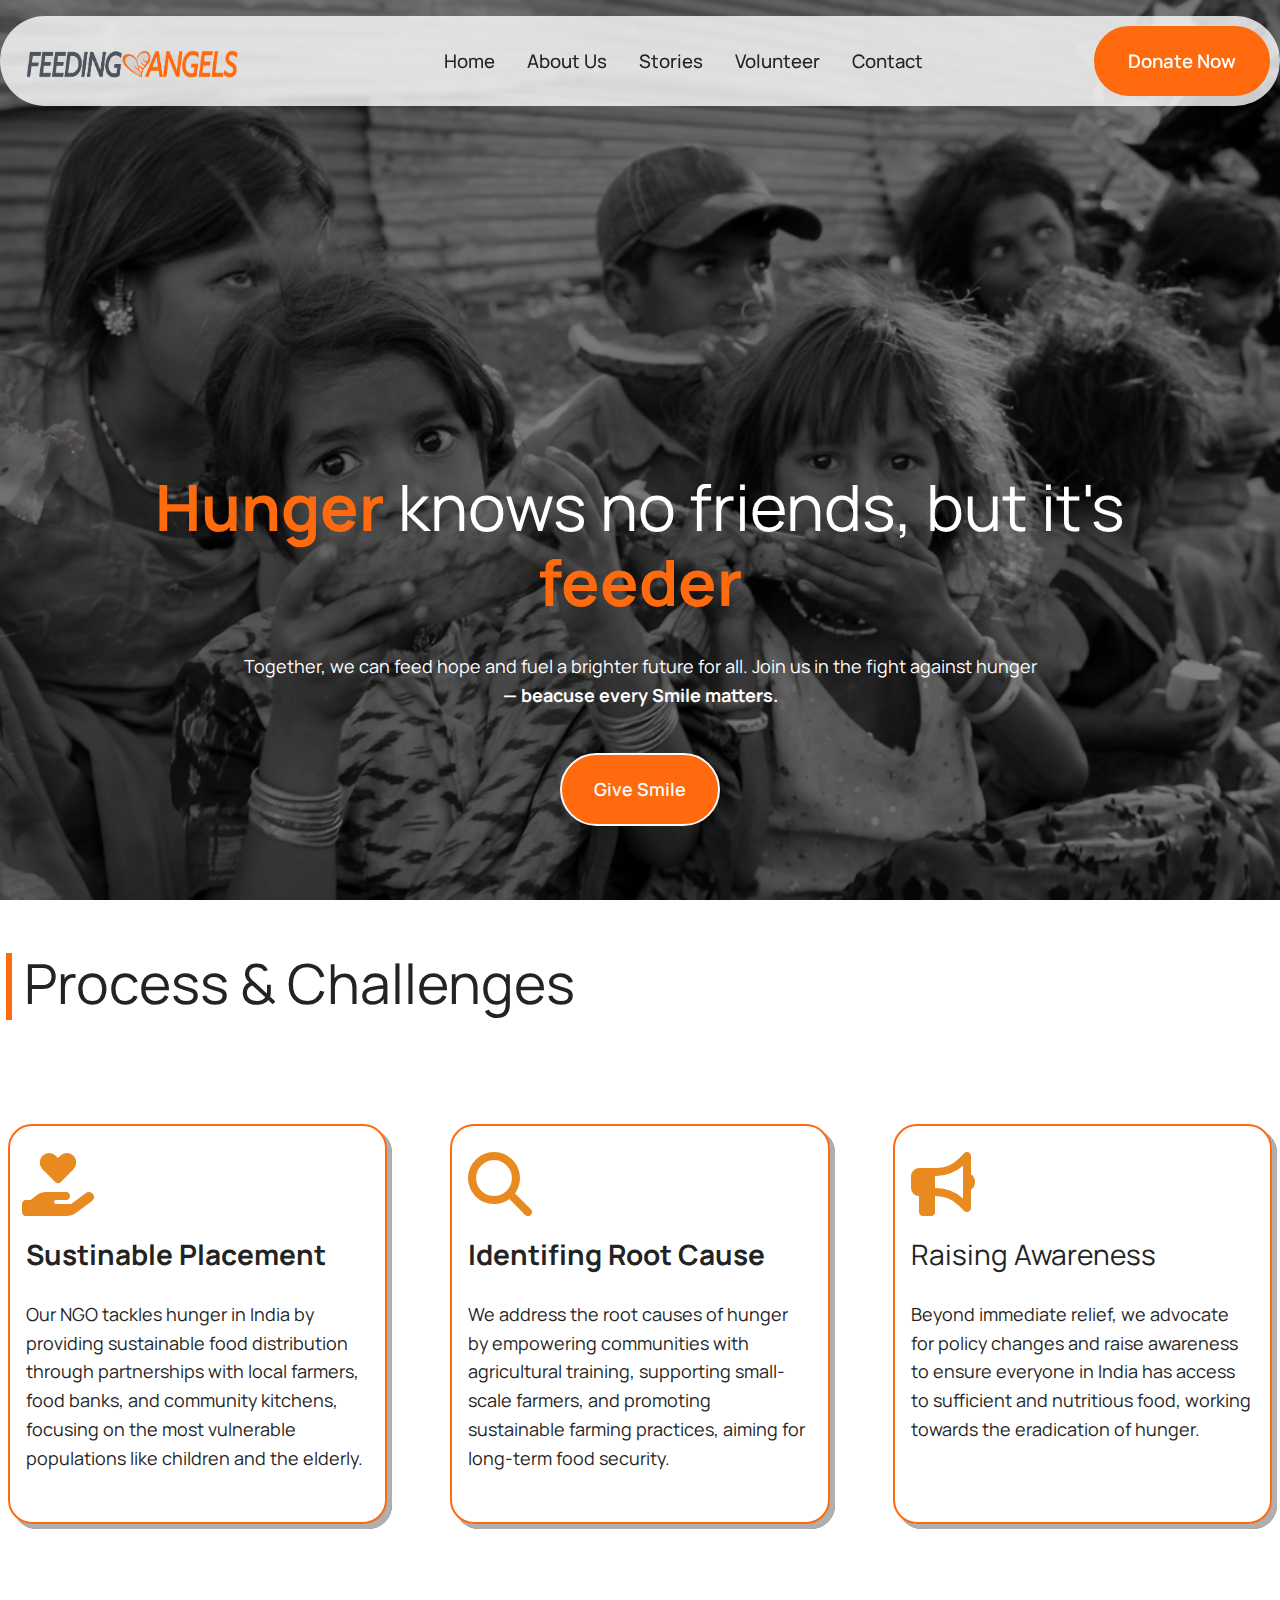
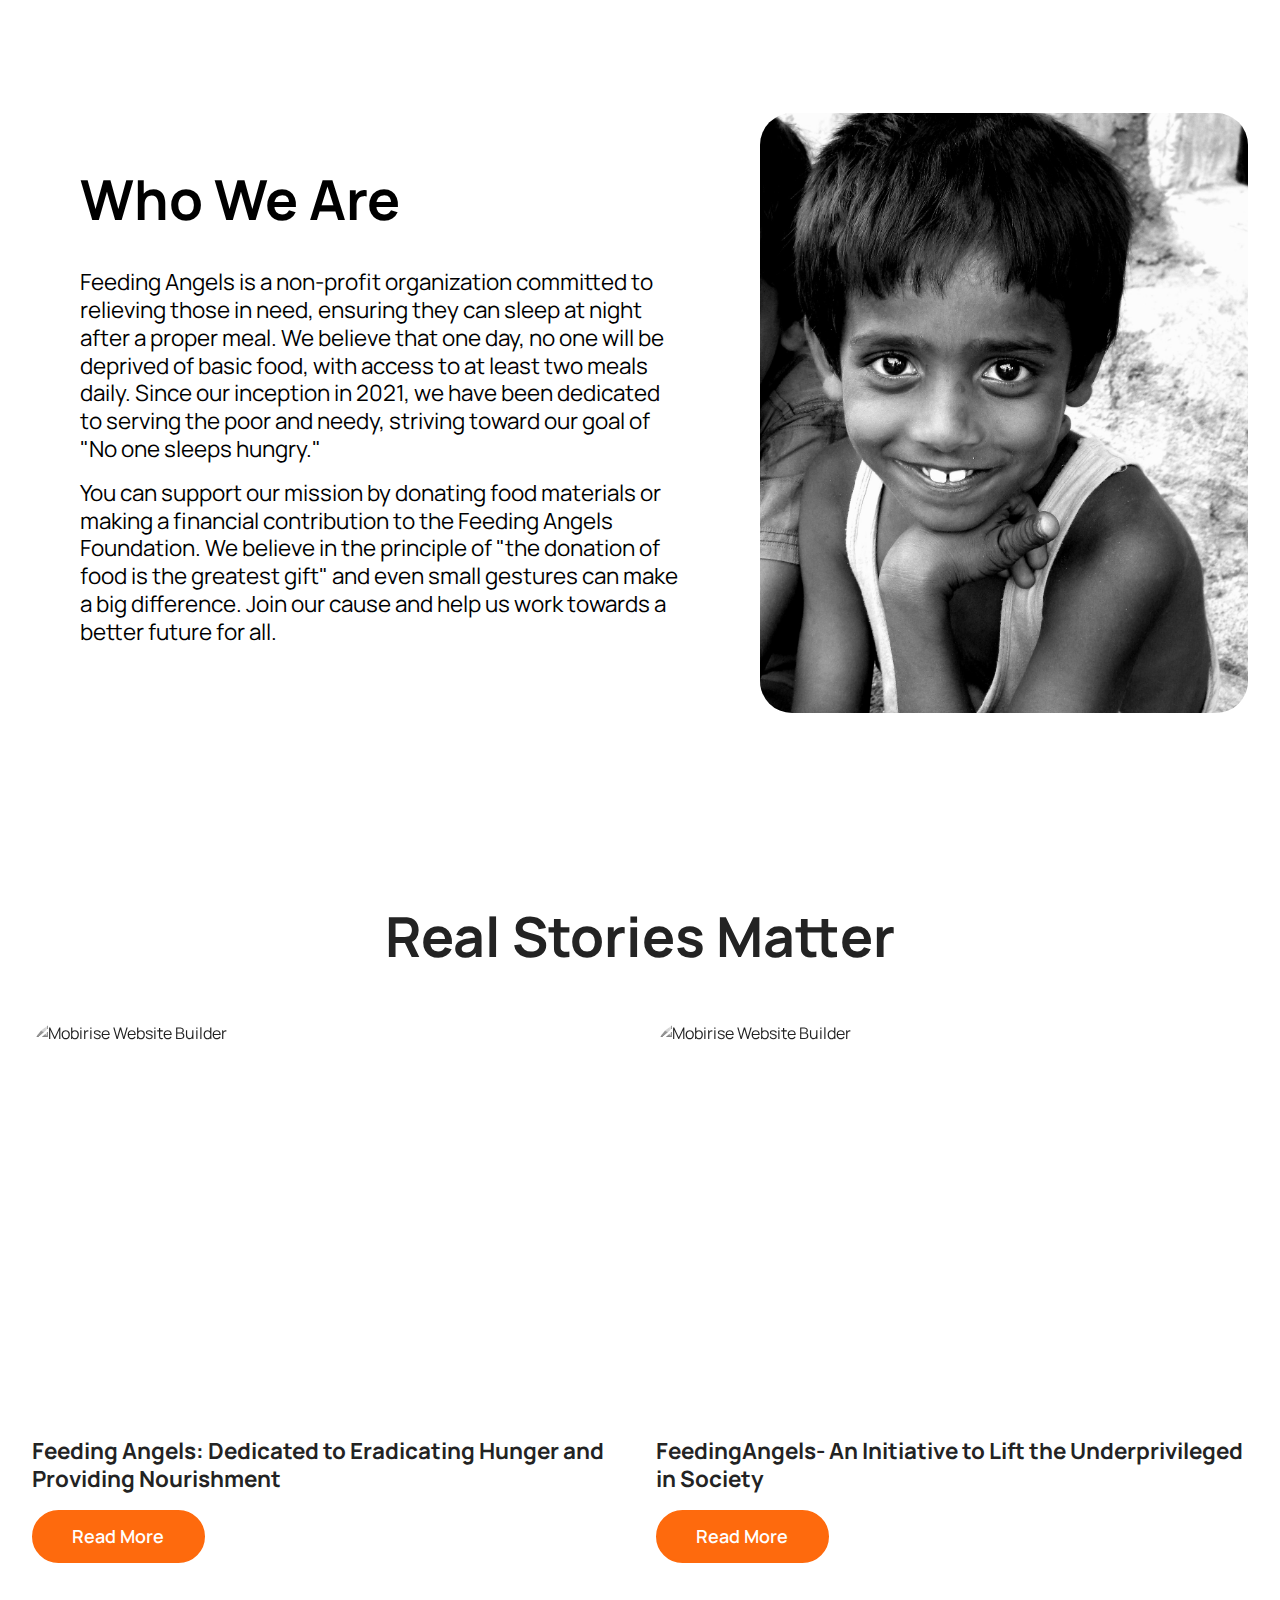
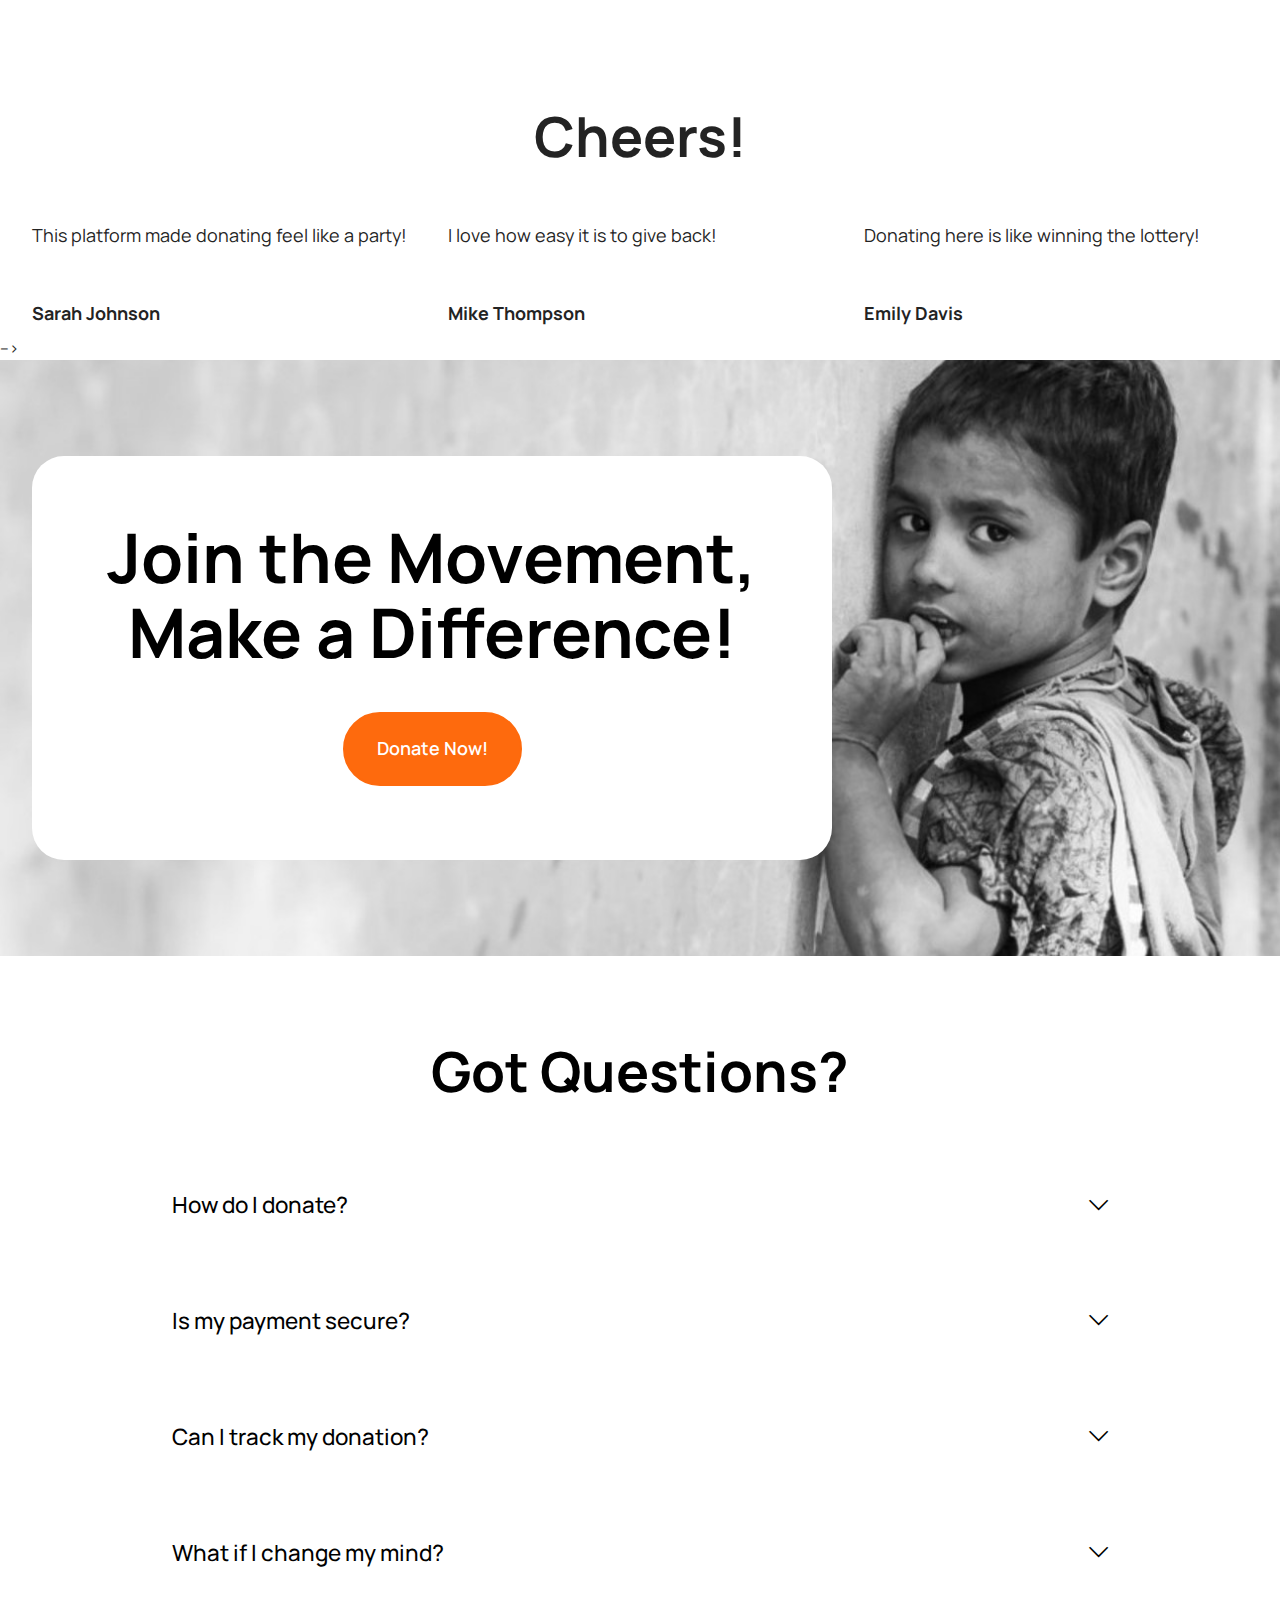
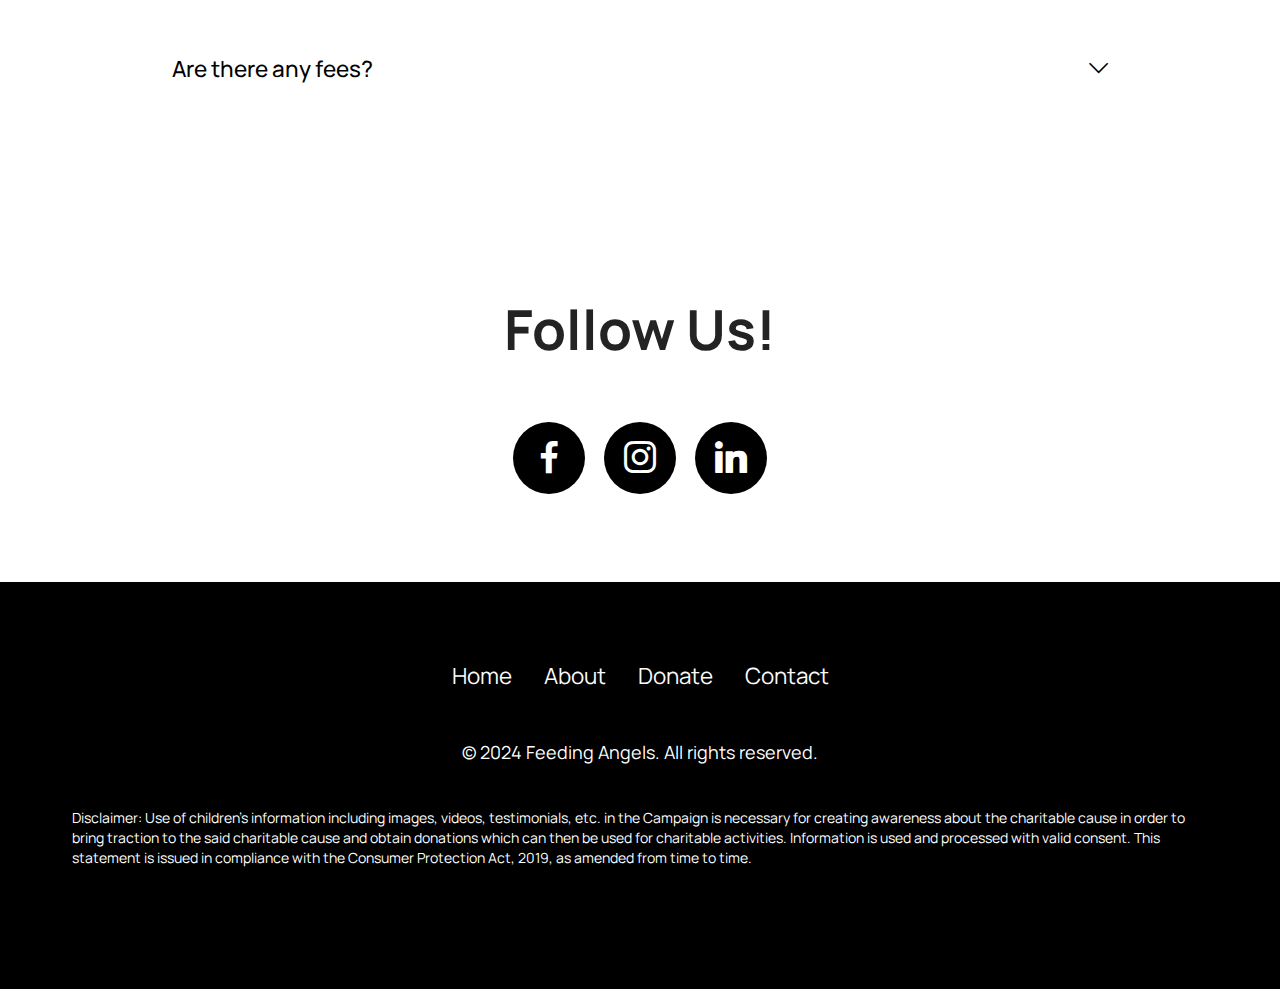
==== index.html @ 733d38bd "form adds" ====
<!DOCTYPE html>
<html>

    <head>
        <!-- Site made with Mobirise Website Builder v5.9.18, https://mobirise.com -->
        <!-- Google tag (gtag.js) -->
        <script async src="https://www.googletagmanager.com/gtag/js?id=G-FSYLL3VL5E"></script>
        <script>
            window.dataLayer = window.dataLayer || [];
            function gtag() { dataLayer.push(arguments); }
            gtag('js', new Date());

            gtag('config', 'G-FSYLL3VL5E');
        </script>
        <!-- Google Tag Manager -->
        <script>(function (w, d, s, l, i) {
                w[l] = w[l] || []; w[l].push({
                    'gtm.start':
                        new Date().getTime(), event: 'gtm.js'
                }); var f = d.getElementsByTagName(s)[0],
                    j = d.createElement(s), dl = l != 'dataLayer' ? '&l=' + l : ''; j.async = true; j.src =
                        'https://www.googletagmanager.com/gtm.js?id=' + i + dl; f.parentNode.insertBefore(j, f);
            })(window, document, 'script', 'dataLayer', 'GTM-P2DKV4F2');</script>
        <!-- End Google Tag Manager -->
        <meta charset="UTF-8">
        <meta http-equiv="X-UA-Compatible" content="IE=edge">
        <!-- <meta name="generator" content="Mobirise v5.9.18, mobirise.com"> -->
        <meta name="viewport" content="width=device-width, initial-scale=1, minimum-scale=1">
        <link rel="shortcut icon" href="/assets/images/feedingangels_favicon.png" type="image/x-icon">
        <meta name="description"
            content="This donation website aims to inspire generosity and support for various causes. Join us in making a difference today!">


        <title>Feeding Angels</title>
        <link rel="stylesheet" href="add_style.css">
        <link rel="stylesheet" href="features.css">
        <link rel="stylesheet" href="assets/bootstrap/css/bootstrap.min.css">
        <link rel="stylesheet" href="assets/web/assets/mobirise-icons2/mobirise2.css">
        <link rel="stylesheet" href="assets/bootstrap/css/bootstrap.min.css">
        <link rel="stylesheet" href="assets/bootstrap/css/bootstrap-grid.min.css">
        <link rel="stylesheet" href="assets/bootstrap/css/bootstrap-reboot.min.css">
        <link rel="stylesheet" href="assets/parallax/jarallax.css">
        <link rel="stylesheet" href="assets/dropdown/css/style.css">
        <link rel="stylesheet" href="assets/socicon/css/styles.css">
        <link rel="stylesheet" href="assets/theme/css/style.css">
        <link href="https://cdnjs.cloudflare.com/ajax/libs/font-awesome/6.4.0/css/all.min.css" rel="stylesheet">
        <link rel="preload"
            href="https://fonts.googleapis.com/css2?family=Manrope:wght@400;700&display=swap&display=swap" as="style"
            onload="this.onload=null;this.rel='stylesheet'">
        <noscript>
            <link rel="stylesheet"
                href="https://fonts.googleapis.com/css2?family=Manrope:wght@400;700&display=swap&display=swap">
        </noscript>
        <link rel="preload" as="style" href="assets/mobirise/css/mbr-additional.css?v=CbYWJf">
        <link rel="stylesheet" href="assets/mobirise/css/mbr-additional.css?v=CbYWJf" type="text/css">


        <script async src="https://tally.so/widgets/embed.js"></script>


        <style>
            .bd-placeholder-img {
                font-size: 1.125rem;
                text-anchor: middle;
                -webkit-user-select: none;
                -moz-user-select: none;
                user-select: none;
            }

            @media (min-width: 768px) {
                .bd-placeholder-img-lg {
                    font-size: 3.5rem;
                }
            }
        </style>

    </head>

    <body>
        <!-- Google Tag Manager (noscript) -->
        <noscript><iframe src="https://www.googletagmanager.com/ns.html?id=GTM-P2DKV4F2" height="0" width="0"
                style="display:none;visibility:hidden"></iframe></noscript>
        <!-- End Google Tag Manager (noscript) -->

        <section data-bs-version="5.1" class="menu menu2 cid-uj8blj3BvL" once="menu" id="menu-5-uj8blj3BvL">


            <nav class="navbar navbar-dropdown navbar-fixed-top navbar-expand-lg">
                <div class="container">
                    <div class="navbar-brand">
                        <span class="navbar-logo">
                            <a href="https://feedingangels.charity">
                                <img src="/assets/images/logo.png" class="spec" alt="feeding angel logo"
                                    style="height: 4.4rem;">
                            </a>
                        </span>
                        <!-- <span class="navbar-caption-wrap"><a class="navbar-caption text-black display-4"
                                href="https://#">Feeding <br /> Angels</a></span> -->
                    </div>
                    <button class="navbar-toggler" type="button" data-toggle="collapse" data-bs-toggle="collapse"
                        data-target="#navbarSupportedContent" data-bs-target="#navbarSupportedContent"
                        aria-controls="navbarNavAltMarkup" aria-expanded="false" aria-label="Toggle navigation">
                        <div class="hamburger">
                            <span></span>
                            <span></span>
                            <span></span>
                            <span></span>
                        </div>
                    </button>
                    <div class="collapse navbar-collapse" id="navbarSupportedContent">
                        <ul class="navbar-nav nav-dropdown" data-app-modern-menu="true">
                            <li class="nav-item">
                                <a class="nav-link link text-black display-4" href="/index.html">Home</a>
                            </li>
                            <!-- <li class="nav-item">
                                <a class="nav-link link text-black display-4" href="/work.html"
                                    aria-expanded="false">Our
                                    Work</a>
                            </li> -->
                            <li class="nav-item">
                                <a class="nav-link link text-black display-4" href="/aboutUs.html">About Us</a>
                            </li>
                            <li class="nav-item">
                                <a class="nav-link link text-black display-4"
                                    href="https://blog.feedingangels.charity/">Stories</a>
                            </li>
                            <li class="nav-item">
                                <a class="nav-link link text-black display-4"
                                    href="https://forms.gle/hZBB69gLQ95yy6NG6">Volunteer</a>
                            </li>
                            <li class="nav-item">
                                <a class="nav-link link text-black display-4"
                                    href="https://forms.gle/1QYcP984jRXG6igA8">Contact</a>
                            </li>
                        </ul>

                        <div class="navbar-buttons mbr-section-btn">
                            <a class="btn btn-primary display-4" data-tally-open="3ELkbo" data-tally-layout="modal"
                                data-tally-width="800" data-tally-hide-title="1" data-tally-emoji-animation="none"
                                href="https://tally.so/r/3ELkbo">Donate
                                Now</a>

                        </div>
                    </div>
                </div>
            </nav>
        </section>

        <section data-bs-version="5.1" class="header18 cid-uj8bljdBwY mbr-fullscreen greyscale" id="hero-16-uj8bljdBwY">


            <div class="mbr-overlay" style="opacity: 0.5; background-color: rgba(0, 0, 0,);"></div>
            <div class="container-fluid">
                <div class="row">
                    <div class="content-wrap col-12 col-md-12">
                        <h1 class="mbr-section-title mbr-fonts-style mbr-white mb-4 display-1">
                            <strong>Hunger</strong> knows no friends, but it's <strong>feeder</strong>
                        </h1>
                        <!-- 
                        <p class="mbr-fonts-style mbr-text mbr-white mb-4 display-5" id="hero-p">In a world of
                            abundance, no one should go hungry. We are on a mission to end hunger in India, one meal at
                            a time. Through innovative solutions and unwavering commitment, we're turning the tide on
                            food insecurity, ensuring that every child, every family, and every community has access to
                            the nourishment they need to thrive. </p> -->
                        <p class="mbr-fonts-style mbr-text mbr-white mb-4 display-7"> Together, we can feed hope and
                            fuel a brighter future
                            for all. Join us in the fight against hunger <br> <strong>— beacuse every Smile matters.
                            </strong></p>
                        <div class="mbr-section-btn">
                            <a class="btn btn-white-outline display-7" href="https://tally.so/r/3ELkbo">Give Smile</a>
                        </div>
                    </div>
                </div>
            </div>
        </section>


        <section>
            <svg xmlns="http://www.w3.org/2000/svg" style="display: none;">
                <symbol id="bootstrap" viewBox="0 0 118 94">
                    <title>Feeding-Angels</title>
                    <path fill-rule="evenodd" clip-rule="evenodd"
                        d="M24.509 0c-6.733 0-11.715 5.893-11.492 12.284.214 6.14-.064 14.092-2.066 20.577C8.943 39.365 5.547 43.485 0 44.014v5.972c5.547.529 8.943 4.649 10.951 11.153 2.002 6.485 2.28 14.437 2.066 20.577C12.794 88.106 17.776 94 24.51 94H93.5c6.733 0 11.714-5.893 11.491-12.284-.214-6.14.064-14.092 2.066-20.577 2.009-6.504 5.396-10.624 10.943-11.153v-5.972c-5.547-.529-8.934-4.649-10.943-11.153-2.002-6.484-2.28-14.437-2.066-20.577C105.214 5.894 100.233 0 93.5 0H24.508zM80 57.863C80 66.663 73.436 72 62.543 72H44a2 2 0 01-2-2V24a2 2 0 012-2h18.437c9.083 0 15.044 4.92 15.044 12.474 0 5.302-4.01 10.049-9.119 10.88v.277C75.317 46.394 80 51.21 80 57.863zM60.521 28.34H49.948v14.934h8.905c6.884 0 10.68-2.772 10.68-7.727 0-4.643-3.264-7.207-9.012-7.207zM49.948 49.2v16.458H60.91c7.167 0 10.964-2.876 10.964-8.281 0-5.406-3.903-8.178-11.425-8.178H49.948z">
                    </path>
                </symbol>
                <symbol id="home" viewBox="0 0 16 16">
                    <path
                        d="M8.354 1.146a.5.5 0 0 0-.708 0l-6 6A.5.5 0 0 0 1.5 7.5v7a.5.5 0 0 0 .5.5h4.5a.5.5 0 0 0 .5-.5v-4h2v4a.5.5 0 0 0 .5.5H14a.5.5 0 0 0 .5-.5v-7a.5.5 0 0 0-.146-.354L13 5.793V2.5a.5.5 0 0 0-.5-.5h-1a.5.5 0 0 0-.5.5v1.293L8.354 1.146zM2.5 14V7.707l5.5-5.5 5.5 5.5V14H10v-4a.5.5 0 0 0-.5-.5h-3a.5.5 0 0 0-.5.5v4H2.5z" />
                </symbol>
                <symbol id="speedometer2" viewBox="0 0 16 16">
                    <path
                        d="M8 4a.5.5 0 0 1 .5.5V6a.5.5 0 0 1-1 0V4.5A.5.5 0 0 1 8 4zM3.732 5.732a.5.5 0 0 1 .707 0l.915.914a.5.5 0 1 1-.708.708l-.914-.915a.5.5 0 0 1 0-.707zM2 10a.5.5 0 0 1 .5-.5h1.586a.5.5 0 0 1 0 1H2.5A.5.5 0 0 1 2 10zm9.5 0a.5.5 0 0 1 .5-.5h1.5a.5.5 0 0 1 0 1H12a.5.5 0 0 1-.5-.5zm.754-4.246a.389.389 0 0 0-.527-.02L7.547 9.31a.91.91 0 1 0 1.302 1.258l3.434-4.297a.389.389 0 0 0-.029-.518z" />
                    <path fill-rule="evenodd"
                        d="M0 10a8 8 0 1 1 15.547 2.661c-.442 1.253-1.845 1.602-2.932 1.25C11.309 13.488 9.475 13 8 13c-1.474 0-3.31.488-4.615.911-1.087.352-2.49.003-2.932-1.25A7.988 7.988 0 0 1 0 10zm8-7a7 7 0 0 0-6.603 9.329c.203.575.923.876 1.68.63C4.397 12.533 6.358 12 8 12s3.604.532 4.923.96c.757.245 1.477-.056 1.68-.631A7 7 0 0 0 8 3z" />
                </symbol>
                <symbol id="table" viewBox="0 0 16 16">
                    <path
                        d="M0 2a2 2 0 0 1 2-2h12a2 2 0 0 1 2 2v12a2 2 0 0 1-2 2H2a2 2 0 0 1-2-2V2zm15 2h-4v3h4V4zm0 4h-4v3h4V8zm0 4h-4v3h3a1 1 0 0 0 1-1v-2zm-5 3v-3H6v3h4zm-5 0v-3H1v2a1 1 0 0 0 1 1h3zm-4-4h4V8H1v3zm0-4h4V4H1v3zm5-3v3h4V4H6zm4 4H6v3h4V8z" />
                </symbol>
                <symbol id="people-circle" viewBox="0 0 16 16">
                    <path d="M11 6a3 3 0 1 1-6 0 3 3 0 0 1 6 0z" />
                    <path fill-rule="evenodd"
                        d="M0 8a8 8 0 1 1 16 0A8 8 0 0 1 0 8zm8-7a7 7 0 0 0-5.468 11.37C3.242 11.226 4.805 10 8 10s4.757 1.225 5.468 2.37A7 7 0 0 0 8 1z" />
                </symbol>
                <symbol id="grid" viewBox="0 0 16 16">
                    <path
                        d="M1 2.5A1.5 1.5 0 0 1 2.5 1h3A1.5 1.5 0 0 1 7 2.5v3A1.5 1.5 0 0 1 5.5 7h-3A1.5 1.5 0 0 1 1 5.5v-3zM2.5 2a.5.5 0 0 0-.5.5v3a.5.5 0 0 0 .5.5h3a.5.5 0 0 0 .5-.5v-3a.5.5 0 0 0-.5-.5h-3zm6.5.5A1.5 1.5 0 0 1 10.5 1h3A1.5 1.5 0 0 1 15 2.5v3A1.5 1.5 0 0 1 13.5 7h-3A1.5 1.5 0 0 1 9 5.5v-3zm1.5-.5a.5.5 0 0 0-.5.5v3a.5.5 0 0 0 .5.5h3a.5.5 0 0 0 .5-.5v-3a.5.5 0 0 0-.5-.5h-3zM1 10.5A1.5 1.5 0 0 1 2.5 9h3A1.5 1.5 0 0 1 7 10.5v3A1.5 1.5 0 0 1 5.5 15h-3A1.5 1.5 0 0 1 1 13.5v-3zm1.5-.5a.5.5 0 0 0-.5.5v3a.5.5 0 0 0 .5.5h3a.5.5 0 0 0 .5-.5v-3a.5.5 0 0 0-.5-.5h-3zm6.5.5A1.5 1.5 0 0 1 10.5 9h3a1.5 1.5 0 0 1 1.5 1.5v3a1.5 1.5 0 0 1-1.5 1.5h-3A1.5 1.5 0 0 1 9 13.5v-3zm1.5-.5a.5.5 0 0 0-.5.5v3a.5.5 0 0 0 .5.5h3a.5.5 0 0 0 .5-.5v-3a.5.5 0 0 0-.5-.5h-3z" />
                </symbol>
                <symbol id="collection" viewBox="0 0 16 16">
                    <path
                        d="M2.5 3.5a.5.5 0 0 1 0-1h11a.5.5 0 0 1 0 1h-11zm2-2a.5.5 0 0 1 0-1h7a.5.5 0 0 1 0 1h-7zM0 13a1.5 1.5 0 0 0 1.5 1.5h13A1.5 1.5 0 0 0 16 13V6a1.5 1.5 0 0 0-1.5-1.5h-13A1.5 1.5 0 0 0 0 6v7zm1.5.5A.5.5 0 0 1 1 13V6a.5.5 0 0 1 .5-.5h13a.5.5 0 0 1 .5.5v7a.5.5 0 0 1-.5.5h-13z" />
                </symbol>
                <symbol id="calendar3" viewBox="0 0 16 16">
                    <path
                        d="M14 0H2a2 2 0 0 0-2 2v12a2 2 0 0 0 2 2h12a2 2 0 0 0 2-2V2a2 2 0 0 0-2-2zM1 3.857C1 3.384 1.448 3 2 3h12c.552 0 1 .384 1 .857v10.286c0 .473-.448.857-1 .857H2c-.552 0-1-.384-1-.857V3.857z" />
                    <path
                        d="M6.5 7a1 1 0 1 0 0-2 1 1 0 0 0 0 2zm3 0a1 1 0 1 0 0-2 1 1 0 0 0 0 2zm3 0a1 1 0 1 0 0-2 1 1 0 0 0 0 2zm-9 3a1 1 0 1 0 0-2 1 1 0 0 0 0 2zm3 0a1 1 0 1 0 0-2 1 1 0 0 0 0 2zm3 0a1 1 0 1 0 0-2 1 1 0 0 0 0 2zm3 0a1 1 0 1 0 0-2 1 1 0 0 0 0 2zm-9 3a1 1 0 1 0 0-2 1 1 0 0 0 0 2zm3 0a1 1 0 1 0 0-2 1 1 0 0 0 0 2zm3 0a1 1 0 1 0 0-2 1 1 0 0 0 0 2z" />
                </symbol>
                <symbol id="chat-quote-fill" viewBox="0 0 16 16">
                    <path
                        d="M16 8c0 3.866-3.582 7-8 7a9.06 9.06 0 0 1-2.347-.306c-.584.296-1.925.864-4.181 1.234-.2.032-.352-.176-.273-.362.354-.836.674-1.95.77-2.966C.744 11.37 0 9.76 0 8c0-3.866 3.582-7 8-7s8 3.134 8 7zM7.194 6.766a1.688 1.688 0 0 0-.227-.272 1.467 1.467 0 0 0-.469-.324l-.008-.004A1.785 1.785 0 0 0 5.734 6C4.776 6 4 6.746 4 7.667c0 .92.776 1.666 1.734 1.666.343 0 .662-.095.931-.26-.137.389-.39.804-.81 1.22a.405.405 0 0 0 .011.59c.173.16.447.155.614-.01 1.334-1.329 1.37-2.758.941-3.706a2.461 2.461 0 0 0-.227-.4zM11 9.073c-.136.389-.39.804-.81 1.22a.405.405 0 0 0 .012.59c.172.16.446.155.613-.01 1.334-1.329 1.37-2.758.942-3.706a2.466 2.466 0 0 0-.228-.4 1.686 1.686 0 0 0-.227-.273 1.466 1.466 0 0 0-.469-.324l-.008-.004A1.785 1.785 0 0 0 10.07 6c-.957 0-1.734.746-1.734 1.667 0 .92.777 1.666 1.734 1.666.343 0 .662-.095.931-.26z" />
                </symbol>
                <symbol id="cpu-fill" viewBox="0 0 16 16">
                    <path d="M6.5 6a.5.5 0 0 0-.5.5v3a.5.5 0 0 0 .5.5h3a.5.5 0 0 0 .5-.5v-3a.5.5 0 0 0-.5-.5h-3z" />
                    <path
                        d="M5.5.5a.5.5 0 0 0-1 0V2A2.5 2.5 0 0 0 2 4.5H.5a.5.5 0 0 0 0 1H2v1H.5a.5.5 0 0 0 0 1H2v1H.5a.5.5 0 0 0 0 1H2v1H.5a.5.5 0 0 0 0 1H2A2.5 2.5 0 0 0 4.5 14v1.5a.5.5 0 0 0 1 0V14h1v1.5a.5.5 0 0 0 1 0V14h1v1.5a.5.5 0 0 0 1 0V14h1v1.5a.5.5 0 0 0 1 0V14a2.5 2.5 0 0 0 2.5-2.5h1.5a.5.5 0 0 0 0-1H14v-1h1.5a.5.5 0 0 0 0-1H14v-1h1.5a.5.5 0 0 0 0-1H14v-1h1.5a.5.5 0 0 0 0-1H14A2.5 2.5 0 0 0 11.5 2V.5a.5.5 0 0 0-1 0V2h-1V.5a.5.5 0 0 0-1 0V2h-1V.5a.5.5 0 0 0-1 0V2h-1V.5zm1 4.5h3A1.5 1.5 0 0 1 11 6.5v3A1.5 1.5 0 0 1 9.5 11h-3A1.5 1.5 0 0 1 5 9.5v-3A1.5 1.5 0 0 1 6.5 5z" />
                </symbol>
                <symbol id="gear-fill" viewBox="0 0 16 16">
                    <path
                        d="M9.405 1.05c-.413-1.4-2.397-1.4-2.81 0l-.1.34a1.464 1.464 0 0 1-2.105.872l-.31-.17c-1.283-.698-2.686.705-1.987 1.987l.169.311c.446.82.023 1.841-.872 2.105l-.34.1c-1.4.413-1.4 2.397 0 2.81l.34.1a1.464 1.464 0 0 1 .872 2.105l-.17.31c-.698 1.283.705 2.686 1.987 1.987l.311-.169a1.464 1.464 0 0 1 2.105.872l.1.34c.413 1.4 2.397 1.4 2.81 0l.1-.34a1.464 1.464 0 0 1 2.105-.872l.31.17c1.283.698 2.686-.705 1.987-1.987l-.169-.311a1.464 1.464 0 0 1 .872-2.105l.34-.1c1.4-.413 1.4-2.397 0-2.81l-.34-.1a1.464 1.464 0 0 1-.872-2.105l.17-.31c.698-1.283-.705-2.686-1.987-1.987l-.311.169a1.464 1.464 0 0 1-2.105-.872l-.1-.34zM8 10.93a2.929 2.929 0 1 1 0-5.86 2.929 2.929 0 0 1 0 5.858z" />
                </symbol>
                <symbol id="speedometer" viewBox="0 0 16 16">
                    <path
                        d="M8 2a.5.5 0 0 1 .5.5V4a.5.5 0 0 1-1 0V2.5A.5.5 0 0 1 8 2zM3.732 3.732a.5.5 0 0 1 .707 0l.915.914a.5.5 0 1 1-.708.708l-.914-.915a.5.5 0 0 1 0-.707zM2 8a.5.5 0 0 1 .5-.5h1.586a.5.5 0 0 1 0 1H2.5A.5.5 0 0 1 2 8zm9.5 0a.5.5 0 0 1 .5-.5h1.5a.5.5 0 0 1 0 1H12a.5.5 0 0 1-.5-.5zm.754-4.246a.389.389 0 0 0-.527-.02L7.547 7.31A.91.91 0 1 0 8.85 8.569l3.434-4.297a.389.389 0 0 0-.029-.518z" />
                    <path fill-rule="evenodd"
                        d="M6.664 15.889A8 8 0 1 1 9.336.11a8 8 0 0 1-2.672 15.78zm-4.665-4.283A11.945 11.945 0 0 1 8 10c2.186 0 4.236.585 6.001 1.606a7 7 0 1 0-12.002 0z" />
                </symbol>
                <symbol id="toggles2" viewBox="0 0 16 16">
                    <path d="M9.465 10H12a2 2 0 1 1 0 4H9.465c.34-.588.535-1.271.535-2 0-.729-.195-1.412-.535-2z" />
                    <path
                        d="M6 15a3 3 0 1 0 0-6 3 3 0 0 0 0 6zm0 1a4 4 0 1 1 0-8 4 4 0 0 1 0 8zm.535-10a3.975 3.975 0 0 1-.409-1H4a1 1 0 0 1 0-2h2.126c.091-.355.23-.69.41-1H4a2 2 0 1 0 0 4h2.535z" />
                    <path d="M14 4a4 4 0 1 1-8 0 4 4 0 0 1 8 0z" />
                </symbol>
                <symbol id="tools" viewBox="0 0 16 16">
                    <path
                        d="M1 0L0 1l2.2 3.081a1 1 0 0 0 .815.419h.07a1 1 0 0 1 .708.293l2.675 2.675-2.617 2.654A3.003 3.003 0 0 0 0 13a3 3 0 1 0 5.878-.851l2.654-2.617.968.968-.305.914a1 1 0 0 0 .242 1.023l3.356 3.356a1 1 0 0 0 1.414 0l1.586-1.586a1 1 0 0 0 0-1.414l-3.356-3.356a1 1 0 0 0-1.023-.242L10.5 9.5l-.96-.96 2.68-2.643A3.005 3.005 0 0 0 16 3c0-.269-.035-.53-.102-.777l-2.14 2.141L12 4l-.364-1.757L13.777.102a3 3 0 0 0-3.675 3.68L7.462 6.46 4.793 3.793a1 1 0 0 1-.293-.707v-.071a1 1 0 0 0-.419-.814L1 0zm9.646 10.646a.5.5 0 0 1 .708 0l3 3a.5.5 0 0 1-.708.708l-3-3a.5.5 0 0 1 0-.708zM3 11l.471.242.529.026.287.445.445.287.026.529L5 13l-.242.471-.026.529-.445.287-.287.445-.529.026L3 15l-.471-.242L2 14.732l-.287-.445L1.268 14l-.026-.529L1 13l.242-.471.026-.529.445-.287.287-.445.529-.026L3 11z" />
                </symbol>
                <symbol id="chevron-right" viewBox="0 0 16 16">
                    <path fill-rule="evenodd"
                        d="M4.646 1.646a.5.5 0 0 1 .708 0l6 6a.5.5 0 0 1 0 .708l-6 6a.5.5 0 0 1-.708-.708L10.293 8 4.646 2.354a.5.5 0 0 1 0-.708z" />
                </symbol>
                <symbol id="geo-fill" viewBox="0 0 16 16">
                    <path fill-rule="evenodd"
                        d="M4 4a4 4 0 1 1 4.5 3.969V13.5a.5.5 0 0 1-1 0V7.97A4 4 0 0 1 4 3.999zm2.493 8.574a.5.5 0 0 1-.411.575c-.712.118-1.28.295-1.655.493a1.319 1.319 0 0 0-.37.265.301.301 0 0 0-.057.09V14l.002.008a.147.147 0 0 0 .016.033.617.617 0 0 0 .145.15c.165.13.435.27.813.395.751.25 1.82.414 3.024.414s2.273-.163 3.024-.414c.378-.126.648-.265.813-.395a.619.619 0 0 0 .146-.15.148.148 0 0 0 .015-.033L12 14v-.004a.301.301 0 0 0-.057-.09 1.318 1.318 0 0 0-.37-.264c-.376-.198-.943-.375-1.655-.493a.5.5 0 1 1 .164-.986c.77.127 1.452.328 1.957.594C12.5 13 13 13.4 13 14c0 .426-.26.752-.544.977-.29.228-.68.413-1.116.558-.878.293-2.059.465-3.34.465-1.281 0-2.462-.172-3.34-.465-.436-.145-.826-.33-1.116-.558C3.26 14.752 3 14.426 3 14c0-.599.5-1 .961-1.243.505-.266 1.187-.467 1.957-.594a.5.5 0 0 1 .575.411z" />
                </symbol>
            </svg>

            <h1 class="visually-hidden"></h1>

            <div class="container px-4 py-5" id="featured-3">
                <h2 class="mbr-section-title mbr-fonts-style mb-4 display-2 pb-4 fvui75">Process &
                    Challenges</h2>
                <div class="row g-4 py-5 row-cols-1 row-cols-lg-3 para-txt " style="justify-content: space-between;">
                    <div class="feature col-lg-3" style="min-width: 30%;">
                        <div class="feature-icon">
                            <i class="fa-solid fa-hand-holding-heart fa-2x mb-3" style="color: #e88a1f;"></i>
                        </div>
                        <h3 class="mb-4 fw-bold">Sustinable Placement</h3>
                        <p class="mbr-text mbr-fonts-style mb-3 display-7">Our NGO tackles hunger in India by providing
                            sustainable food distribution through
                            partnerships with local farmers, food banks, and community kitchens, focusing on the most
                            vulnerable populations like children and the elderly.</p>

                        <!-- <a href="#">
                            Click Here
                            <svg class="bi" width="1rem" height="1em">
                                <use xlink:href="#chevron-right" />
                            </svg>
                        </a> -->
                    </div>
                    <div class="feature col-lg-3" style="min-width: 30%;">
                        <div class="feature-icon">
                            <i class="fa-solid fa-magnifying-glass fa-2x mb-3" style="color: #e88a1f;"></i>
                        </div>
                        <h3 class="mb-4 fw-bold">Identifing Root Cause</h3>
                        <p class="mbr-text mbr-fonts-style mb-3 display-7">We address the root causes of hunger by
                            empowering communities with agricultural training,
                            supporting small-scale farmers, and promoting sustainable farming practices, aiming for
                            long-term food security.</p>
                        <!-- <a href="#" class="icon-link">
                            Call to action
                            <svg class="bi" width="1em" height="1em">
                                <use xlink:href="#chevron-right" />
                            </svg>
                        </a> -->
                    </div>
                    <div class="feature col-lg-3" style="min-width: 30%;">
                        <div class="feature-icon">
                            <i class="fa-solid fa-bullhorn fa-2x mb-3" style="color: #e88a1f;"></i>
                        </div>
                        <h3 class="mb-4">Raising Awareness</h3>
                        <p class="mbr-text mbr-fonts-style mb-3 display-7">Beyond immediate relief, we advocate for
                            policy changes and raise awareness to ensure
                            everyone in India has access to sufficient and nutritious food, working towards the
                            eradication of hunger.</p>
                        <!-- <a href="#" class="icon-link">
                            Call to action
                            <svg class="bi" width="1em" height="1em">
                                <use xlink:href="#chevron-right" />
                            </svg> -->
                        </a>
                    </div>
                </div>
            </div>
        </section>

       
        <section data-bs-version="5.1" class="article05 cid-uj8blje7QF" id="about-us-5-uj8blje7QF">


            <div class="container">
                <div class="row justify-content-center align-items-center">
                    <div class="col-12">
                        <div class="card-wrapper">
                            <div class="row">
                                <div class="col-12 col-md-12 col-lg-5 image-wrapper">
                                    <img class="w-100" src="assets/images/4560573319_f1a1e.jpeg"
                                        alt="feeding angels images_asset">
                                </div>
                                <div class="col-12 col-lg col-md-12">
                                    <div class="text-wrapper align-left">
                                        <h1 class="mbr-section-title mbr-fonts-style mb-4 display-2">
                                            <strong>Who We Are</strong>
                                        </h1>
                                        <p class="mbr-text mbr-fonts-style mb-3 display-5">Feeding Angels is a
                                            non-profit organization committed to relieving those in need, ensuring they
                                            can sleep at night after a proper meal. We believe that one day, no one will
                                            be deprived of basic food, with access to at least two meals daily. Since
                                            our inception in 2021, we have been dedicated to serving the poor and needy,
                                            striving toward our goal of "No one sleeps hungry."</p>
                                        <p class="mbr-text mbr-fonts-style mb-3 display-5" id="dis-non">You can support
                                            our mission by donating food materials or making a financial contribution to
                                            the Feeding Angels Foundation. We believe in the principle of "the donation
                                            of food is the greatest gift" and even small gestures can make a big
                                            difference. Join our cause and help us work towards a better future for all.
                                        </p>
                                        <!-- <p class="mbr-text mbr-fonts-style display-7">So, if you’re tired of scrolling
                                            through boring websites and want to be part of something exciting, you’ve
                                            come to the right place. Let’s make some noise and show the world that
                                            together, we can create a symphony of change!</p> -->

                                    </div>
                                </div>
                            </div>
                        </div>
                    </div>
                </div>
            </div>
        </section>

        <section data-bs-version="5.1" class="features03 cid-uj8blje2Qz" id="news-1-uj8blje2Qz">


            <div class="container-fluid">
                <div class="row justify-content-center mb-5">
                    <div class="col-12 content-head">
                        <div class="mbr-section-head">
                            <h4 class="mbr-section-title mbr-fonts-style align-center mb-0 display-2">
                                <strong>Real Stories Matter</strong>
                            </h4>

                        </div>
                    </div>
                </div>
                <div class="row" id="btn-style">
                    <!-- First Item: Takes 50% of the row -->
                    <div class="item features-image col-12 col-md-6">
                        <div class="item-wrapper">
                            <div class="item-img mb-3">
                                <img src="https://blog-zix.vercel.app/_next/image?url=https%3A%2F%2Fcdn.sanity.io%2Fimages%2Fxittnzql%2Fproduction%2F32b411958a5220e688be52acc7e89c1c59c553b4-1000x720.jpg%3Frect%3D23%2C229%2C896%2C349%26w%3D2000%26h%3D780%26fit%3Dmax%26auto%3Dformat&w=1920&q=75"
                                    alt="Mobirise Website Builder" title="">
                            </div>
                            <div class="item-content align-left">
                                <h5 class="item-title mbr-fonts-style mt-0 mb-2 display-5">
                                    <strong>Feeding Angels: Dedicated to Eradicating Hunger and Providing
                                        Nourishment</strong>
                                </h5>
                                <div class="mbr-section-btn item-footer">
                                    <a href="https://blog-zix.vercel.app/posts/feeding-angels-dedicated-to-eradicating-hunger-and-providing-nourishment"
                                        class="btn item-btn btn-primary display-7">Read More</a>
                                </div>
                            </div>
                        </div>
                    </div>

                    <!-- Second Item: Takes 50% of the row -->
                    <div class="item features-image col-12 col-md-6">
                        <div class="item-wrapper">
                            <div class="item-img mb-3">
                                <img src="https://blog-zix.vercel.app/_next/image?url=https%3A%2F%2Fcdn.sanity.io%2Fimages%2Fxittnzql%2Fproduction%2Fc718978e3dd973da9f4938e79b36ab74fe230b74-1000x668.jpg%3Frect%3D0%2C139%2C1000%2C390%26w%3D2000%26h%3D780%26fit%3Dmax%26auto%3Dformat&w=1920&q=75"
                                    alt="Mobirise Website Builder" title="">
                            </div>
                            <div class="item-content align-left">
                                <h5 class="item-title mbr-fonts-style mb-2 mt-0 display-5">
                                    <strong>FeedingAngels- An Initiative to Lift the Underprivileged in Society</strong>
                                </h5>
                                <div class="mbr-section-btn item-footer">
                                    <a href="https://blog-zix.vercel.app/posts/feedingangels-an-initiative-to-assist-the-underprivileged-in-society"
                                        class="btn item-btn btn-primary display-7">Read More</a>
                                </div>
                            </div>
                        </div>
                    </div>
                </div>

            </div>
        </section>




            <div class="container">
                <div class="row mb-5 justify-content-center">
                    <div class="col-12 mb-0 content-head">
                        <h3 class="mbr-section-title mbr-fonts-style align-center mb-0 display-2">
                            <strong>Cheers!</strong>
                        </h3>

                    </div>
                </div>
                <div class="row mbr-masonry" data-masonry="{&quot;percentPosition&quot;: true }">
                    <div class="item features-without-image col-12 col-md-6 col-lg-4 active">
                        <div class="item-wrapper">
                            <div class="card-box align-left">
                                <p class="card-text mbr-fonts-style display-7">This platform made donating feel like a
                                    party!</p>
                                <div class="img-wrapper mt-4 mb-3">
                                    <img src="https://r.mobirisesite.com/576387/assets/images/photo-1593878934638-c280c318675d.jpeg"
                                        data-slide-to="0" data-bs-slide-to="0" alt="">
                                </div>
                                <h5 class="card-title mbr-fonts-style display-7">
                                    <strong>Sarah Johnson</strong>
                                </h5>
                            </div>
                        </div>
                    </div>
                    <div class="item features-without-image col-12 col-md-6 col-lg-4">
                        <div class="item-wrapper">
                            <div class="card-box align-left">
                                <p class="card-text mbr-fonts-style display-7">I love how easy it is to give back!</p>
                                <div class="img-wrapper mt-4 mb-3">
                                    <img src="https://r.mobirisesite.com/576387/assets/images/photo-1509988892867-8bf3ee9e3afa.jpeg"
                                        data-slide-to="4" data-bs-slide-to="4" alt="">
                                </div>
                                <h5 class="card-title mbr-fonts-style display-7">
                                    <strong>Mike Thompson</strong>
                                </h5>
                            </div>
                        </div>
                    </div>
                    <div class="item features-without-image col-12 col-md-6 col-lg-4">
                        <div class="item-wrapper">
                            <div class="card-box align-left">
                                <p class="card-text mbr-fonts-style display-7">Donating here is like winning the
                                    lottery!</p>
                                <div class="img-wrapper mt-4 mb-3">
                                    <img src="https://r.mobirisesite.com/576387/assets/images/photo-1648747066670-034eab81a631.jpeg"
                                        data-slide-to="5" data-bs-slide-to="5" alt="">
                                </div>
                                <h5 class="card-title mbr-fonts-style display-7">
                                    <strong>Emily Davis</strong>
                                </h5>
                            </div>
                        </div>
                    </div>
                </div>
            </div>
        </section> -->

        <section data-bs-version="5.1" class="header14 cid-uj8bljhbyN mbr-parallax-background"
            id="call-to-action-1-uj8bljhbyN">




            <div class="container">
                <div class="row justify-content-center change-left">
                    <div class="card col-12 col-md-12 col-lg-8">
                        <div class="card-wrapper">
                            <div class="card-box align-center">
                                <h1 class="card-title mbr-fonts-style mb-4 display-1">
                                    <strong>Join the Movement, Make a Difference!</strong>
                                </h1>

                                <div class="mbr-section-btn mt-4">
                                    <a class="btn btn-primary display-7" href="https://tally.so/r/3ELkbo">Donate
                                        Now!</a>
                                </div>
                            </div>
                        </div>
                    </div>
                </div>
            </div>
        </section>





        <section data-bs-version="5.1" class="list1 cid-uj8bljgU9M" id="faq-1-uj8bljgU9M">


            <div class="container">
                <div class="row justify-content-center">
                    <div class="col-12 col-md-12 col-lg-10 m-auto">
                        <div class="content">
                            <div class="row justify-content-center mb-5">
                                <div class="col-12 content-head">
                                    <div class="mbr-section-head">
                                        <h4 class="mbr-section-title mbr-fonts-style align-center mb-0 display-2">
                                            <strong>Got Questions?</strong>
                                        </h4>

                                    </div>
                                </div>
                            </div>
                            <div id="bootstrap-accordion_8" class="panel-group accordionStyles accordion" role="tablist"
                                aria-multiselectable="true">
                                <div class="card">
                                    <div class="card-header" role="tab" id="headingOne">
                                        <a role="button" class="panel-title collapsed" data-toggle="collapse"
                                            data-bs-toggle="collapse" data-core="" href="#collapse1_8"
                                            aria-expanded="false" aria-controls="collapse1">
                                            <h6 class="panel-title-edit mbr-semibold mbr-fonts-style mb-0 display-5">How
                                                do I donate?</h6>
                                            <span class="sign mbr-iconfont mobi-mbri-arrow-down"></span>
                                        </a>
                                    </div>
                                    <div id="collapse1_8" class="panel-collapse noScroll collapse" role="tabpanel"
                                        aria-labelledby="headingOne" data-parent="#accordion"
                                        data-bs-parent="#bootstrap-accordion_8">
                                        <div class="panel-body">
                                            <p class="mbr-fonts-style panel-text display-7">Just click the shiny yellow
                                                button and follow the magic!</p>
                                        </div>
                                    </div>
                                </div>
                                <div class="card">
                                    <div class="card-header" role="tab" id="headingOne">
                                        <a role="button" class="panel-title collapsed" data-toggle="collapse"
                                            data-bs-toggle="collapse" data-core="" href="#collapse2_8"
                                            aria-expanded="false" aria-controls="collapse2">
                                            <h6 class="panel-title-edit mbr-semibold mbr-fonts-style mb-0 display-5">Is
                                                my payment secure?</h6>
                                            <span class="sign mbr-iconfont mobi-mbri-arrow-down"></span>
                                        </a>
                                    </div>
                                    <div id="collapse2_8" class="panel-collapse noScroll collapse" role="tabpanel"
                                        aria-labelledby="headingOne" data-parent="#accordion"
                                        data-bs-parent="#bootstrap-accordion_8">
                                        <div class="panel-body">
                                            <p class="mbr-fonts-style panel-text display-7">Absolutely! We use Fort
                                                Knox-level security!</p>
                                        </div>
                                    </div>
                                </div>
                                <div class="card">
                                    <div class="card-header" role="tab" id="headingOne">
                                        <a role="button" class="panel-title collapsed" data-toggle="collapse"
                                            data-bs-toggle="collapse" data-core="" href="#collapse3_8"
                                            aria-expanded="false" aria-controls="collapse3">
                                            <h6 class="panel-title-edit mbr-semibold mbr-fonts-style mb-0 display-5">Can
                                                I track my donation?</h6>
                                            <span class="sign mbr-iconfont mobi-mbri-arrow-down"></span>
                                        </a>
                                    </div>
                                    <div id="collapse3_8" class="panel-collapse noScroll collapse" role="tabpanel"
                                        aria-labelledby="headingOne" data-parent="#accordion"
                                        data-bs-parent="#bootstrap-accordion_8">
                                        <div class="panel-body">
                                            <p class="mbr-fonts-style panel-text display-7">Yes! Watch your impact grow
                                                in real-time!</p>
                                        </div>
                                    </div>
                                </div>
                                <div class="card">
                                    <div class="card-header" role="tab" id="headingOne">
                                        <a role="button" class="panel-title collapsed" data-toggle="collapse"
                                            data-bs-toggle="collapse" data-core="" href="#collapse4_8"
                                            aria-expanded="false" aria-controls="collapse4">
                                            <h6 class="panel-title-edit mbr-semibold mbr-fonts-style mb-0 display-5">
                                                What if I change my mind?</h6>
                                            <span class="sign mbr-iconfont mobi-mbri-arrow-down"></span>
                                        </a>
                                    </div>
                                    <div id="collapse4_8" class="panel-collapse noScroll collapse" role="tabpanel"
                                        aria-labelledby="headingOne" data-parent="#accordion"
                                        data-bs-parent="#bootstrap-accordion_8">
                                        <div class="panel-body">
                                            <p class="mbr-fonts-style panel-text display-7">No worries! You can cancel
                                                anytime, no hard feelings!</p>
                                        </div>
                                    </div>
                                </div>
                                <div class="card">
                                    <div class="card-header" role="tab" id="headingOne">
                                        <a role="button" class="panel-title collapsed" data-toggle="collapse"
                                            data-bs-toggle="collapse" data-core="" href="#collapse5_8"
                                            aria-expanded="false" aria-controls="collapse5">
                                            <h6 class="panel-title-edit mbr-semibold mbr-fonts-style mb-0 display-5">Are
                                                there any fees?</h6>
                                            <span class="sign mbr-iconfont mobi-mbri-arrow-down"></span>
                                        </a>
                                    </div>
                                    <div id="collapse5_8" class="panel-collapse noScroll collapse" role="tabpanel"
                                        aria-labelledby="headingOne" data-parent="#accordion"
                                        data-bs-parent="#bootstrap-accordion_8">
                                        <div class="panel-body">
                                            <p class="mbr-fonts-style panel-text display-7">Only the ones that keep the
                                                lights on!</p>
                                        </div>
                                    </div>
                                </div>

                            </div>
                        </div>
                    </div>
                </div>
            </div>
        </section>

     
        <section data-bs-version="5.1" class="social4 cid-uj8bljiGAL" id="follow-us-1-uj8bljiGAL">

            <div class="container">
                <div class="media-container-row">
                    <div class="col-12">
                        <h3 class="mbr-section-title align-center mb-5 mbr-fonts-style display-2">
                            <strong>Follow Us!</strong>
                        </h3>
                        <div class="social-list align-center">
                            <a class="iconfont-wrapper bg-facebook m-2 " target="_blank"
                                href="https://www.facebook.com/people/Feeding-Angels/61563910408817/">
                                <span class="socicon-facebook socicon"></span>
                            </a>
                            <a class="iconfont-wrapper bg-instagram m-2"
                                href="https://www.instagram.com/feedingangels.charity/" target="_blank">
                                <span class="socicon-instagram socicon"></span>
                            </a>
                            <a class="iconfont-wrapper bg-instagram m-2"
                                href="https://www.linkedin.com/company/feedingangels" target="_blank">
                                <span class="socicon-linkedin socicon"></span>
                            </a>
                            <!-- 
                            <a class="iconfont-wrapper bg-tiktok m-2" href="https://#" target="_blank">
                                <span class="socicon-tiktok socicon"></span>
                            </a> -->

                        </div>
                    </div>
                </div>
            </div>
        </section>

        <section data-bs-version="5.1" class="footer3 cid-uj8bljjbpI" once="footers" id="footer-6-uj8bljjbpI">

            <div class="container">
                <div class="row">
                    <div class="row-links">
                        <ul class="header-menu">




                            <li class="header-menu-item mbr-fonts-style display-5">
                                <a href="#" class="text-white">Home</a>
                            </li>
                            <li class="header-menu-item mbr-fonts-style display-5">
                                <a href="/aboutUs.html" class="text-white">About</a>
                            </li>
                            <li class="header-menu-item mbr-fonts-style display-5">
                                <a href="https://tally.so/r/3ELkbo" class="text-white">Donate</a>
                            </li>
                            <li class="header-menu-item mbr-fonts-style display-5">
                                <a href="mailto:contact@feedingangels.charity" class="text-white">Contact</a>
                            </li>
                        </ul>
                    </div>


                    <div class="col-12 mt-4">
                        <p class="mbr-fonts-style copyright display-7">© 2024 Feeding Angels. All rights reserved.</p>
                        <p class="desclaer">Disclaimer:
                            Use of children’s information including images, videos, testimonials, etc. in the Campaign
                            is necessary for creating awareness about the charitable cause in order to bring traction to
                            the said charitable cause and obtain donations which can then be used for charitable
                            activities. Information is used and processed with valid consent. This statement is issued
                            in compliance with the Consumer Protection Act, 2019, as amended from time to time.
                        </p>
                    </div>
                </div>
            </div>
        </section>

        </section>
        <script src="assets/bootstrap/js/bootstrap.bundle.min.js"></script>
        <script src="assets/parallax/jarallax.js"></script>
        <script src="assets/smoothscroll/smooth-scroll.js"></script>
        <script src="assets/ytplayer/index.js"></script>
        <script src="assets/dropdown/js/navbar-dropdown.js"></script>
        <script src="assets/vimeoplayer/player.js"></script>
        <script src="assets/scrollgallery/scroll-gallery.js"></script>
        <script src="assets/masonry/masonry.pkgd.min.js"></script>
        <script src="assets/imagesloaded/imagesloaded.pkgd.min.js"></script>
        <script src="assets/mbr-switch-arrow/mbr-switch-arrow.js"></script>
        <script src="assets/theme/js/script.js"></script>
        <script src="assets/formoid/formoid.min.js"></script>


    </body>

</html>
---- add_style.css ----
#hero-16-uj8bljdBwY {
    background-image: url(assets/images/bg-grey.jpg);
    background-position: center;
    background-repeat: no-repeat;
    background-size: cover;
    /* background-position-x: -180px; */
}

#cwqdqwsqw {
    background-image: url(assets/images/16938242456_caac94287f_3k.jpeg);
    /* filter: grayscale(100%); */
    background-position: center;
    background-repeat: no-repeat;
    background-size: cover;
}


.cid-uj8bljdBwY .mbr-section-title {
    color: #ffffff !important;
    font-size: 4rem;

}


#hero-p {
    line-height: 1.4;
    font-size: 1.2rem !important;
}

.fvui75 {
    /* border-bottom: 2px solid #fe6a0d ; */
    position: relative;
}


.fvui75:after {
    content: "";
    background: #fe6a0d;
    position: absolute;
    bottom: 24px;
    left: -18px;
    height: 70%;
    width: 6px;
}



.display-5 {
    font-size: 1.4rem !important;
    line-height: 1.24 !important;
}

.display-7 {
    font-size: 1.124rem !important;
}

#btn-style {
    align-items: flex-start;
}

#btn-style .btn {
    padding: 0.6rem 2.4rem !important;

}

img:not(.spec) {
    filter: grayscale(100%) !important;
}


#hero-16-uj8bljdBwY * h1> :not(.spec) {
    color: #fe6a0d !important;
}

div.para-txt p {

    line-height: 1.6 !important;
}

.para-txt>div {
    border: 2px solid #fe6a0d;
    border-radius: 24px;
    padding: 34px 22px;
    /* box-shadow: 4px 4px 5px gray; */
    box-shadow: rgba(227, 227, 227, 0.729) 5px 5px, 5px 5px;
}

.para-txt {
    gap: 12px;
}


.change-left {
    flex-direction: column-reverse;
}

.space {
    padding: 60px 0;
}


.cid-uj8blje2Qz img,
.cid-uj8blje2Qz .item-img {
    /* height: 280px !important; */
    /* border-radius: 12px !important; */
}

.bg-instagram,
.bg-facebook {
    background-color: #000 !important;
}


body {
    /* background-color: #fe690da6 !important; */
}

.cid-uj8bljhbyN .card-wrapper {
    background: #fff !important;
}

.aboutus-bottom {
    border-radius: 0 0 140px 140px !important;
    min-height: 90dvh !important;
}

.cid-uj8bljhbyN {
    background-image: url('/assets/images/fff523dab0\ \(1\).jpg') !important;
}

.desclaer {
    /* background-color: #fff; */
    color: #fff;
    line-height: 1.45;
    letter-spacing: 1.7;
    font-size: 14px;
    margin: 20px;
    padding: 20px;
    border-radius: 8px;
}

@media screen and (max-width: 600px) {
    #hero-16-uj8bljdBwY {
        background-position-x: -180px !important;
    }

    #hero-p,
    #dis-non {
        display: none;
    }

    .cid-uj8bljdBwY .mbr-section-title {
        line-height: 1.2;
        font-size: 2.4rem;
    }

    .aboutus-bottom {
        border-radius: 0 0 40px 40px !important;
        min-height: 80vh !important;
    }
}
---- features.css ----
.b-example-divider {
  height: 3rem;
  background-color: rgba(0, 0, 0, .1);
  border: solid rgba(0, 0, 0, .15);
  border-width: 1px 0;
  box-shadow: inset 0 .5em 1.5em rgba(0, 0, 0, .1), inset 0 .125em .5em rgba(0, 0, 0, .15);
}

.bi {
  vertical-align: -.125em;
  fill: currentColor;
}

.feature-icon {
  display: inline-flex;
  align-items: center;
  justify-content: center;
  width: 4rem;
  height: 4rem;
  margin-bottom: 1rem;
  font-size: 2rem;
  color: #fff;
  border-radius: .75rem;
}

.icon-link {
  display: inline-flex;
  align-items: center;
}
.icon-link > .bi {
  margin-top: .125rem;
  margin-left: .125rem;
  transition: transform .25s ease-in-out;
  fill: currentColor;
}
.icon-link:hover > .bi {
  transform: translate(.25rem);
}

.icon-square {
  display: inline-flex;
  align-items: center;
  justify-content: center;
  width: 3rem;
  height: 3rem;
  font-size: 1.5rem;
  border-radius: .75rem;
}

.rounded-4 { border-radius: .5rem; }
.rounded-5 { border-radius: 1rem; }

.text-shadow-1 { text-shadow: 0 .125rem .25rem rgba(0, 0, 0, .25); }
.text-shadow-2 { text-shadow: 0 .25rem .5rem rgba(0, 0, 0, .25); }
.text-shadow-3 { text-shadow: 0 .5rem 1.5rem rgba(0, 0, 0, .25); }

.card-cover {
  background-repeat: no-repeat;
  background-position: center center;
  background-size: cover;
}
---- assets/web/assets/mobirise-icons2/mobirise2.css ----
@font-face {
  font-family: 'Moririse2';
  font-display: swap;
  src:  url('mobirise2.eot?f2bix4');
  src:  url('mobirise2.eot?f2bix4#iefix') format('embedded-opentype'),
    url('mobirise2.ttf?f2bix4') format('truetype'),
    url('mobirise2.woff?f2bix4') format('woff'),
    url('mobirise2.svg?f2bix4#mobirise2') format('svg');
  font-weight: normal;
  font-style: normal;
}

[class^="mobi-"], [class*=" mobi-"] {
  /* use !important to prevent issues with browser extensions that change fonts */
  font-family: 'Moririse2' !important;
  speak: none;
  font-style: normal;
  font-weight: normal;
  font-variant: normal;
  text-transform: none;
  line-height: 1;

  /* Better Font Rendering =========== */
  -webkit-font-smoothing: antialiased;
  -moz-osx-font-smoothing: grayscale;
}

.mobi-mbri-add-submenu:before {
  content: "\e900";
}
.mobi-mbri-alert:before {
  content: "\e901";
}
.mobi-mbri-align-center:before {
  content: "\e902";
}
.mobi-mbri-align-justify:before {
  content: "\e903";
}
.mobi-mbri-align-left:before {
  content: "\e904";
}
.mobi-mbri-align-right:before {
  content: "\e905";
}
.mobi-mbri-android:before {
  content: "\e906";
}
.mobi-mbri-apple:before {
  content: "\e907";
}
.mobi-mbri-arrow-down:before {
  content: "\e908";
}
.mobi-mbri-arrow-next:before {
  content: "\e909";
}
.mobi-mbri-arrow-prev:before {
  content: "\e90a";
}
.mobi-mbri-arrow-up:before {
  content: "\e90b";
}
.mobi-mbri-bold:before {
  content: "\e90c";
}
.mobi-mbri-bookmark:before {
  content: "\e90d";
}
.mobi-mbri-bootstrap:before {
  content: "\e90e";
}
.mobi-mbri-briefcase:before {
  content: "\e90f";
}
.mobi-mbri-browse:before {
  content: "\e910";
}
.mobi-mbri-bulleted-list:before {
  content: "\e911";
}
.mobi-mbri-calendar:before {
  content: "\e912";
}
.mobi-mbri-camera:before {
  content: "\e913";
}
.mobi-mbri-cart-add:before {
  content: "\e914";
}
.mobi-mbri-cart-full:before {
  content: "\e915";
}
.mobi-mbri-cash:before {
  content: "\e916";
}
.mobi-mbri-change-style:before {
  content: "\e917";
}
.mobi-mbri-chat:before {
  content: "\e918";
}
.mobi-mbri-clock:before {
  content: "\e919";
}
.mobi-mbri-close:before {
  content: "\e91a";
}
.mobi-mbri-cloud:before {
  content: "\e91b";
}
.mobi-mbri-code:before {
  content: "\e91c";
}
.mobi-mbri-contact-form:before {
  content: "\e91d";
}
.mobi-mbri-credit-card:before {
  content: "\e91e";
}
.mobi-mbri-cursor-click:before {
  content: "\e91f";
}
.mobi-mbri-cust-feedback:before {
  content: "\e920";
}
.mobi-mbri-database:before {
  content: "\e921";
}
.mobi-mbri-delivery:before {
  content: "\e922";
}
.mobi-mbri-desktop:before {
  content: "\e923";
}
.mobi-mbri-devices:before {
  content: "\e924";
}
.mobi-mbri-down:before {
  content: "\e925";
}
.mobi-mbri-download-2:before {
  content: "\e926";
}
.mobi-mbri-download:before {
  content: "\e927";
}
.mobi-mbri-drag-n-drop-2:before {
  content: "\e928";
}
.mobi-mbri-drag-n-drop:before {
  content: "\e929";
}
.mobi-mbri-edit-2:before {
  content: "\e92a";
}
.mobi-mbri-edit:before {
  content: "\e92b";
}
.mobi-mbri-error:before {
  content: "\e92c";
}
.mobi-mbri-extension:before {
  content: "\e92d";
}
.mobi-mbri-features:before {
  content: "\e92e";
}
.mobi-mbri-file:before {
  content: "\e92f";
}
.mobi-mbri-flag:before {
  content: "\e930";
}
.mobi-mbri-folder:before {
  content: "\e931";
}
.mobi-mbri-gift:before {
  content: "\e932";
}
.mobi-mbri-github:before {
  content: "\e933";
}
.mobi-mbri-globe-2:before {
  content: "\e934";
}
.mobi-mbri-globe:before {
  content: "\e935";
}
.mobi-mbri-growing-chart:before {
  content: "\e936";
}
.mobi-mbri-hearth:before {
  content: "\e937";
}
.mobi-mbri-help:before {
  content: "\e938";
}
.mobi-mbri-home:before {
  content: "\e939";
}
.mobi-mbri-hot-cup:before {
  content: "\e93a";
}
.mobi-mbri-idea:before {
  content: "\e93b";
}
.mobi-mbri-image-gallery:before {
  content: "\e93c";
}
.mobi-mbri-image-slider:before {
  content: "\e93d";
}
.mobi-mbri-info:before {
  content: "\e93e";
}
.mobi-mbri-italic:before {
  content: "\e93f";
}
.mobi-mbri-key:before {
  content: "\e940";
}
.mobi-mbri-laptop:before {
  content: "\e941";
}
.mobi-mbri-layers:before {
  content: "\e942";
}
.mobi-mbri-left-right:before {
  content: "\e943";
}
.mobi-mbri-left:before {
  content: "\e944";
}
.mobi-mbri-letter:before {
  content: "\e945";
}
.mobi-mbri-like:before {
  content: "\e946";
}
.mobi-mbri-link:before {
  content: "\e947";
}
.mobi-mbri-lock:before {
  content: "\e948";
}
.mobi-mbri-login:before {
  content: "\e949";
}
.mobi-mbri-logout:before {
  content: "\e94a";
}
.mobi-mbri-magic-stick:before {
  content: "\e94b";
}
.mobi-mbri-map-pin:before {
  content: "\e94c";
}
.mobi-mbri-menu:before {
  content: "\e94d";
}
.mobi-mbri-mobile-2:before {
  content: "\e94e";
}
.mobi-mbri-mobile-horizontal:before {
  content: "\e94f";
}
.mobi-mbri-mobile:before {
  content: "\e950";
}
.mobi-mbri-mobirise:before {
  content: "\e951";
}
.mobi-mbri-more-horizontal:before {
  content: "\e952";
}
.mobi-mbri-more-vertical:before {
  content: "\e953";
}
.mobi-mbri-music:before {
  content: "\e954";
}
.mobi-mbri-new-file:before {
  content: "\e955";
}
.mobi-mbri-numbered-list:before {
  content: "\e956";
}
.mobi-mbri-opened-folder:before {
  content: "\e957";
}
.mobi-mbri-pages:before {
  content: "\e958";
}
.mobi-mbri-paper-plane:before {
  content: "\e959";
}
.mobi-mbri-paperclip:before {
  content: "\e95a";
}
.mobi-mbri-phone:before {
  content: "\e95b";
}
.mobi-mbri-photo:before {
  content: "\e95c";
}
.mobi-mbri-photos:before {
  content: "\e95d";
}
.mobi-mbri-pin:before {
  content: "\e95e";
}
.mobi-mbri-play:before {
  content: "\e95f";
}
.mobi-mbri-plus:before {
  content: "\e960";
}
.mobi-mbri-preview:before {
  content: "\e961";
}
.mobi-mbri-print:before {
  content: "\e962";
}
.mobi-mbri-protect:before {
  content: "\e963";
}
.mobi-mbri-question:before {
  content: "\e964";
}
.mobi-mbri-quote-left:before {
  content: "\e965";
}
.mobi-mbri-quote-right:before {
  content: "\e966";
}
.mobi-mbri-redo:before {
  content: "\e967";
}
.mobi-mbri-refresh:before {
  content: "\e968";
}
.mobi-mbri-responsive-2:before {
  content: "\e969";
}
.mobi-mbri-responsive:before {
  content: "\e96a";
}
.mobi-mbri-right:before {
  content: "\e96b";
}
.mobi-mbri-rocket:before {
  content: "\e96c";
}
.mobi-mbri-sad-face:before {
  content: "\e96d";
}
.mobi-mbri-sale:before {
  content: "\e96e";
}
.mobi-mbri-save:before {
  content: "\e96f";
}
.mobi-mbri-search:before {
  content: "\e970";
}
.mobi-mbri-setting-2:before {
  content: "\e971";
}
.mobi-mbri-setting-3:before {
  content: "\e972";
}
.mobi-mbri-setting:before {
  content: "\e973";
}
.mobi-mbri-share:before {
  content: "\e974";
}
.mobi-mbri-shopping-bag:before {
  content: "\e975";
}
.mobi-mbri-shopping-basket:before {
  content: "\e976";
}
.mobi-mbri-shopping-cart:before {
  content: "\e977";
}
.mobi-mbri-sites:before {
  content: "\e978";
}
.mobi-mbri-smile-face:before {
  content: "\e979";
}
.mobi-mbri-speed:before {
  content: "\e97a";
}
.mobi-mbri-star:before {
  content: "\e97b";
}
.mobi-mbri-success:before {
  content: "\e97c";
}
.mobi-mbri-sun:before {
  content: "\e97d";
}
.mobi-mbri-sun2:before {
  content: "\e97e";
}
.mobi-mbri-tablet-vertical:before {
  content: "\e97f";
}
.mobi-mbri-tablet:before {
  content: "\e980";
}
.mobi-mbri-target:before {
  content: "\e981";
}
.mobi-mbri-timer:before {
  content: "\e982";
}
.mobi-mbri-to-ftp:before {
  content: "\e983";
}
.mobi-mbri-to-local-drive:before {
  content: "\e984";
}
.mobi-mbri-touch-swipe:before {
  content: "\e985";
}
.mobi-mbri-touch:before {
  content: "\e986";
}
.mobi-mbri-trash:before {
  content: "\e987";
}
.mobi-mbri-underline:before {
  content: "\e988";
}
.mobi-mbri-undo:before {
  content: "\e989";
}
.mobi-mbri-unlink:before {
  content: "\e98a";
}
.mobi-mbri-unlock:before {
  content: "\e98b";
}
.mobi-mbri-up-down:before {
  content: "\e98c";
}
.mobi-mbri-up:before {
  content: "\e98d";
}
.mobi-mbri-update:before {
  content: "\e98e";
}
.mobi-mbri-upload-2:before {
  content: "\e98f";
}
.mobi-mbri-upload:before {
  content: "\e990";
}
.mobi-mbri-user-2:before {
  content: "\e991";
}
.mobi-mbri-user:before {
  content: "\e992";
}
.mobi-mbri-users:before {
  content: "\e993";
}
.mobi-mbri-video-play:before {
  content: "\e994";
}
.mobi-mbri-video:before {
  content: "\e995";
}
.mobi-mbri-watch:before {
  content: "\e996";
}
.mobi-mbri-website-theme-2:before {
  content: "\e997";
}
.mobi-mbri-website-theme:before {
  content: "\e998";
}
.mobi-mbri-wifi:before {
  content: "\e999";
}
.mobi-mbri-windows:before {
  content: "\e99a";
}
.mobi-mbri-zoom-in:before {
  content: "\e99b";
}
.mobi-mbri-zoom-out:before {
  content: "\e99c";
}
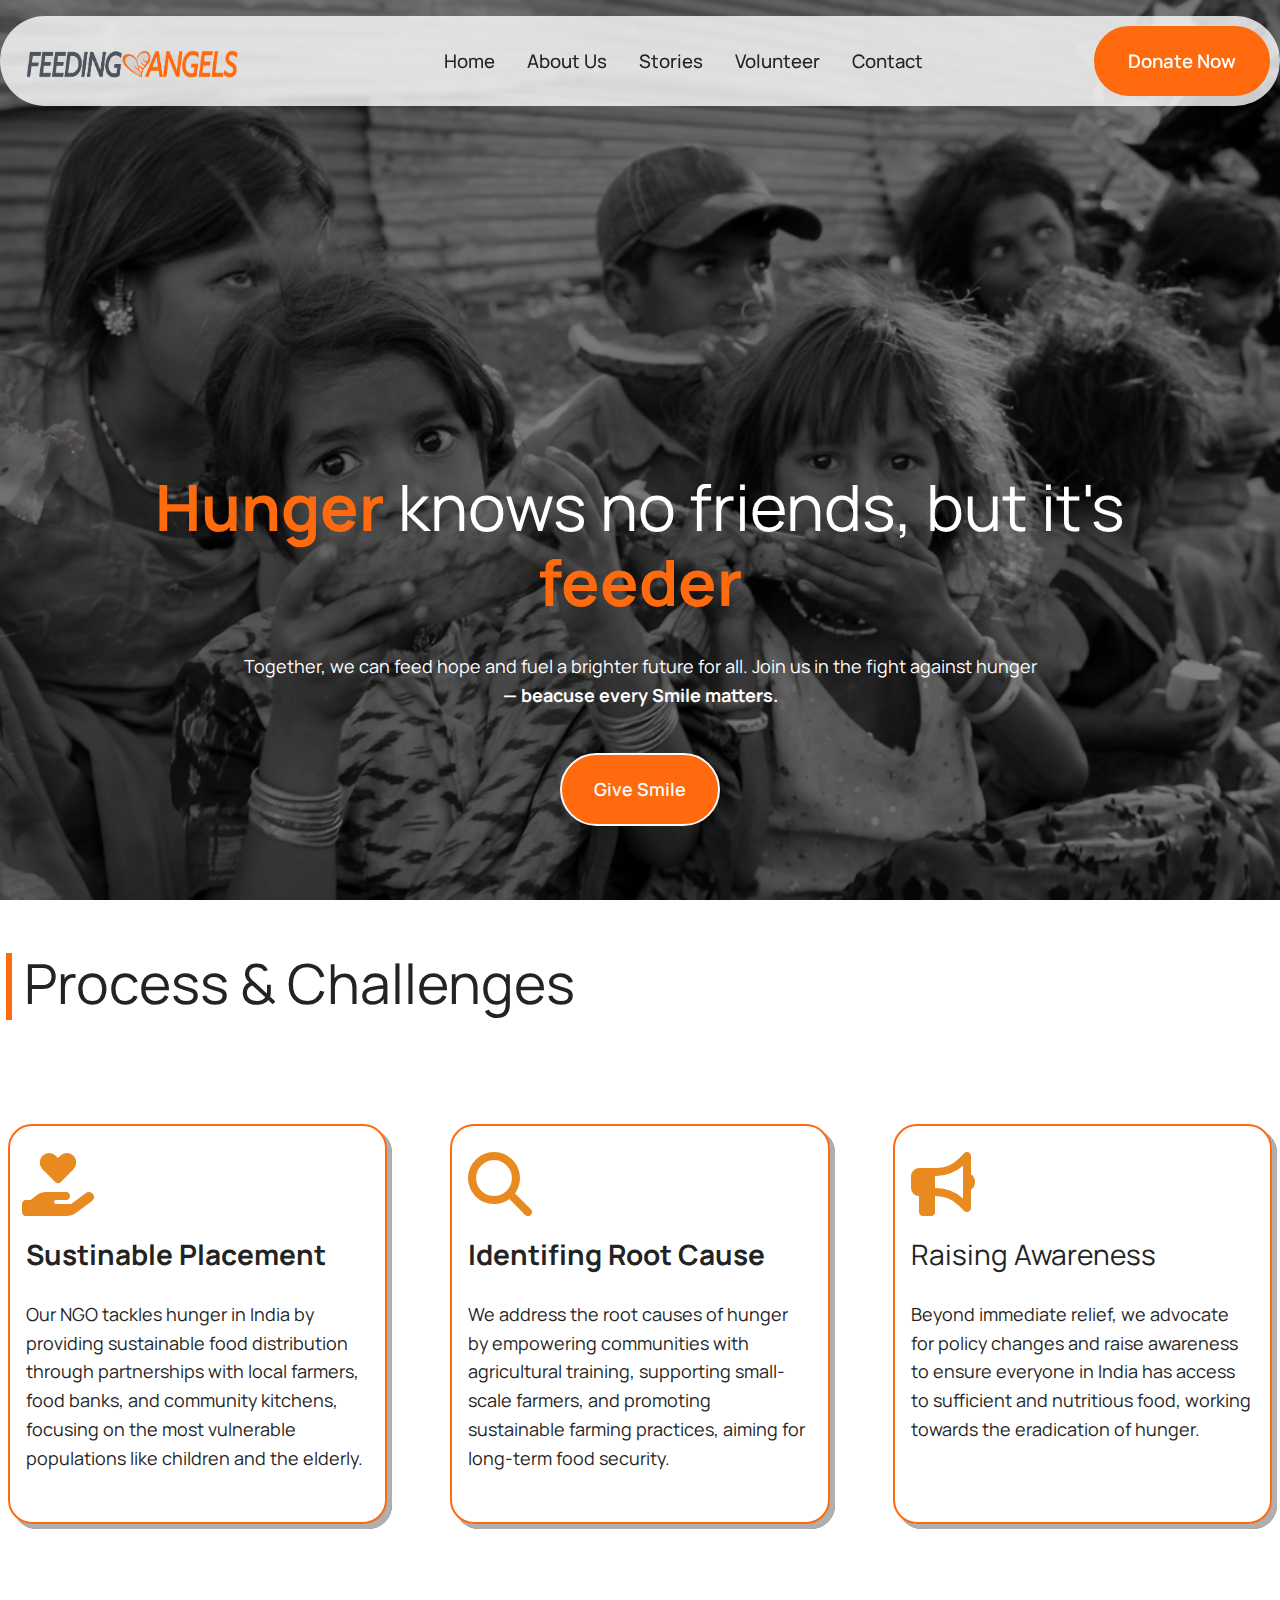
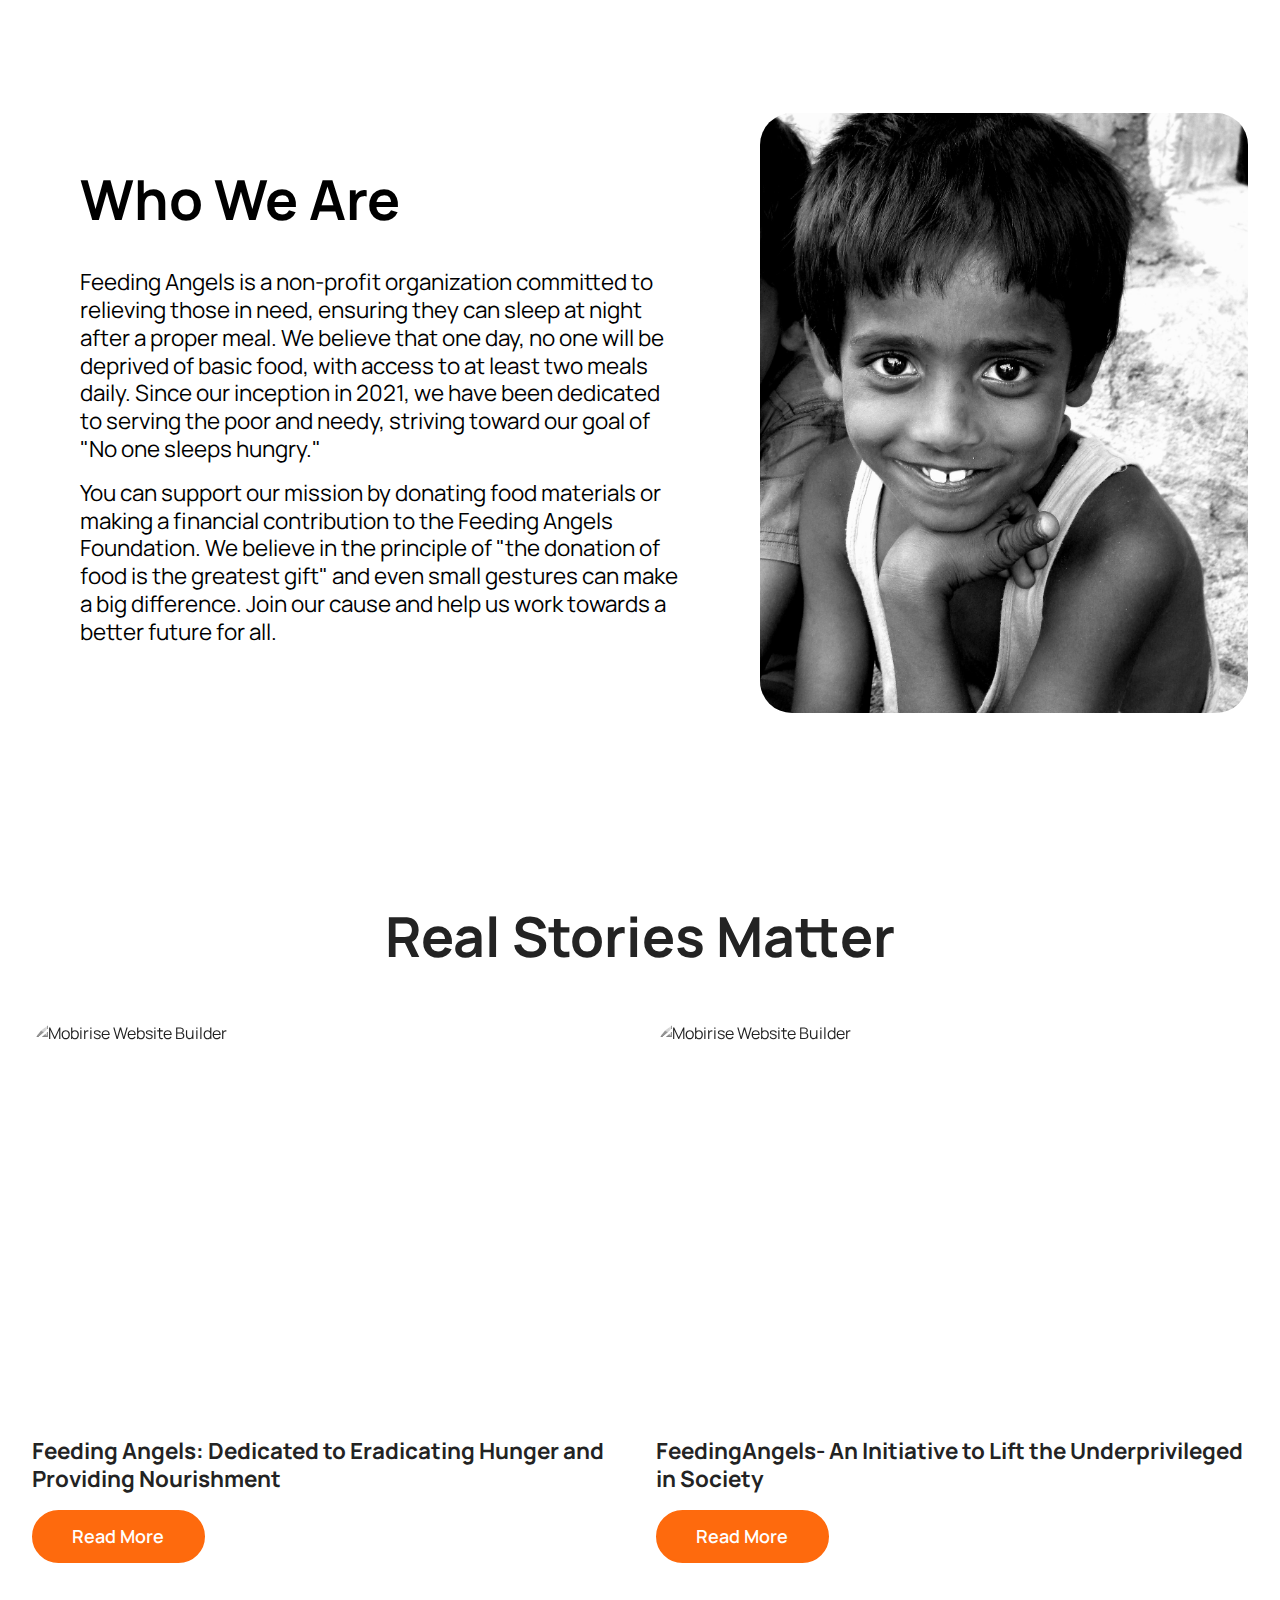
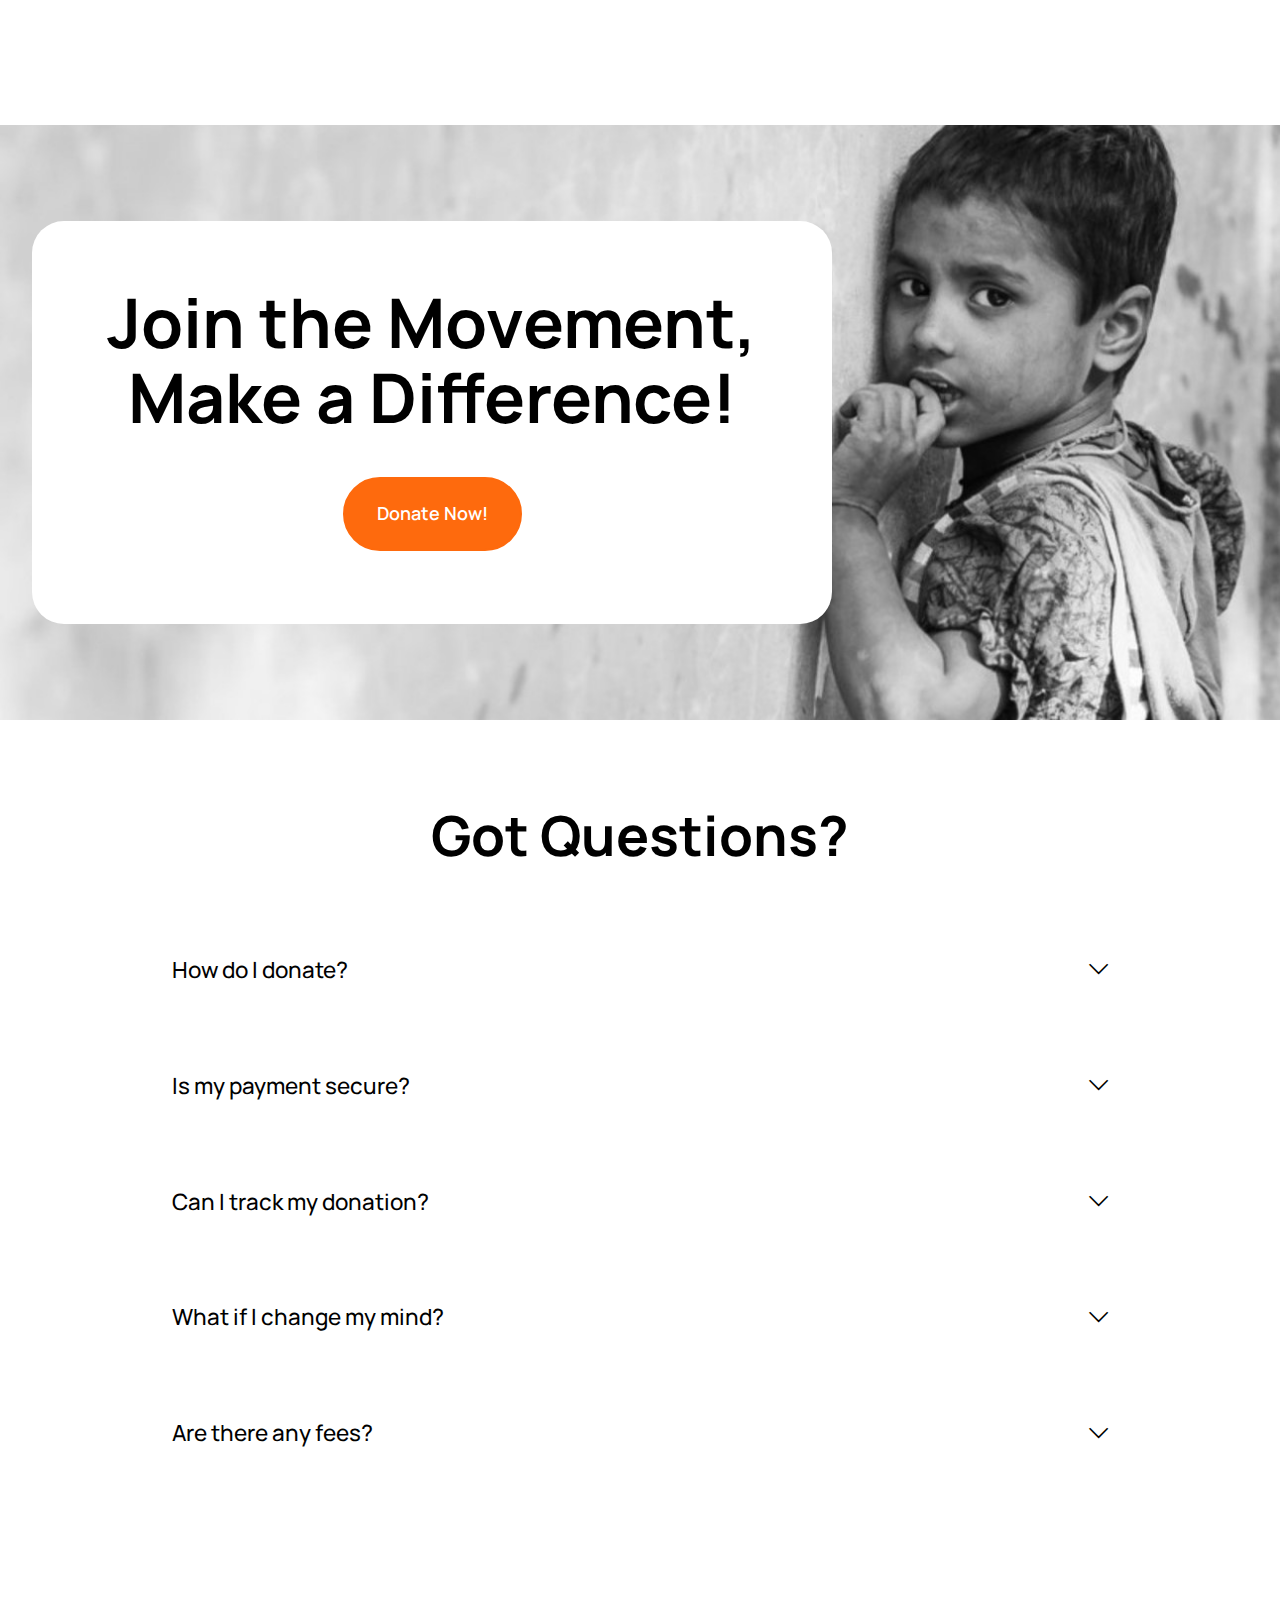
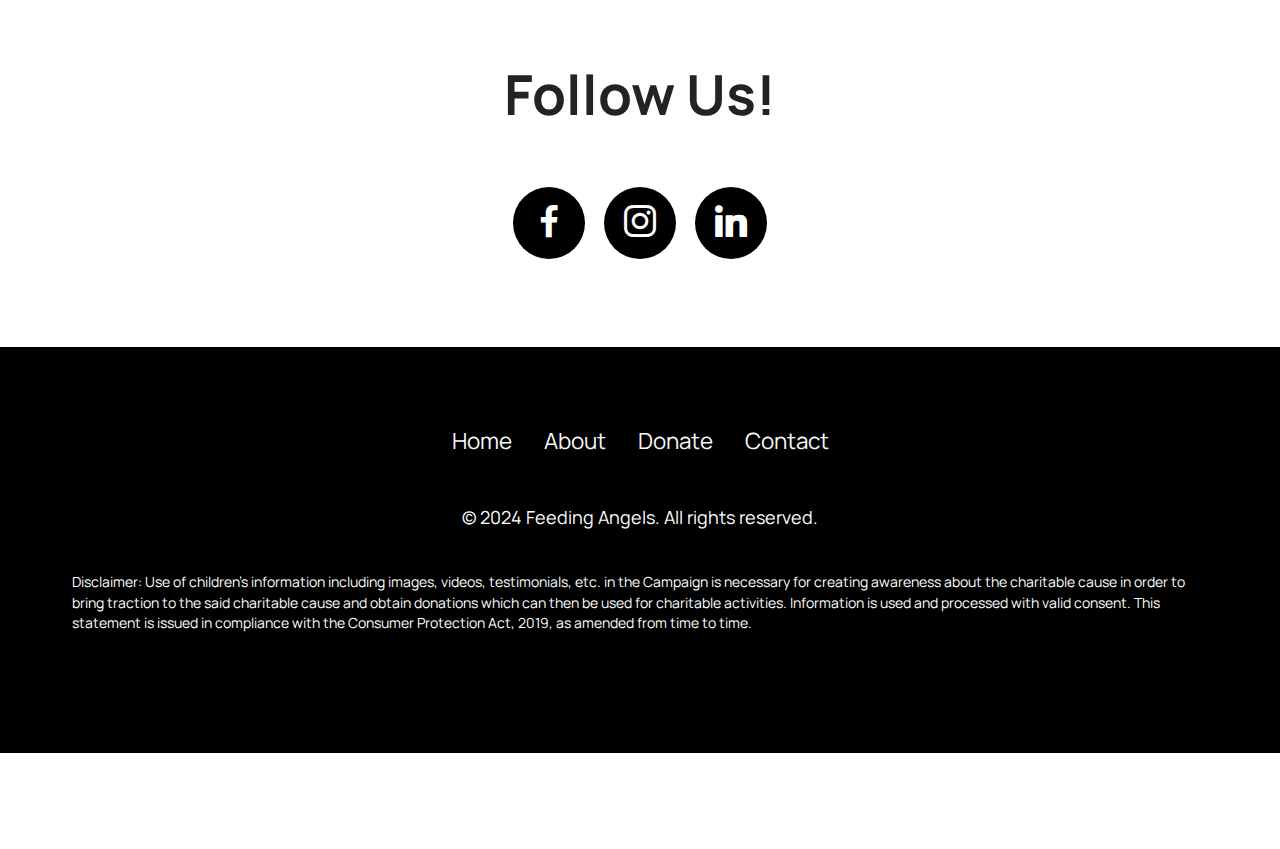
==== commit cf020eef: "adjest design" ====
--- a/index.html
+++ b/index.html
@@ -414,68 +414,6 @@
                 </div>
 
             </div>
-        </section>
-
-
-
-
-            <div class="container">
-                <div class="row mb-5 justify-content-center">
-                    <div class="col-12 mb-0 content-head">
-                        <h3 class="mbr-section-title mbr-fonts-style align-center mb-0 display-2">
-                            <strong>Cheers!</strong>
-                        </h3>
-
-                    </div>
-                </div>
-                <div class="row mbr-masonry" data-masonry="{&quot;percentPosition&quot;: true }">
-                    <div class="item features-without-image col-12 col-md-6 col-lg-4 active">
-                        <div class="item-wrapper">
-                            <div class="card-box align-left">
-                                <p class="card-text mbr-fonts-style display-7">This platform made donating feel like a
-                                    party!</p>
-                                <div class="img-wrapper mt-4 mb-3">
-                                    <img src="https://r.mobirisesite.com/576387/assets/images/photo-1593878934638-c280c318675d.jpeg"
-                                        data-slide-to="0" data-bs-slide-to="0" alt="">
-                                </div>
-                                <h5 class="card-title mbr-fonts-style display-7">
-                                    <strong>Sarah Johnson</strong>
-                                </h5>
-                            </div>
-                        </div>
-                    </div>
-                    <div class="item features-without-image col-12 col-md-6 col-lg-4">
-                        <div class="item-wrapper">
-                            <div class="card-box align-left">
-                                <p class="card-text mbr-fonts-style display-7">I love how easy it is to give back!</p>
-                                <div class="img-wrapper mt-4 mb-3">
-                                    <img src="https://r.mobirisesite.com/576387/assets/images/photo-1509988892867-8bf3ee9e3afa.jpeg"
-                                        data-slide-to="4" data-bs-slide-to="4" alt="">
-                                </div>
-                                <h5 class="card-title mbr-fonts-style display-7">
-                                    <strong>Mike Thompson</strong>
-                                </h5>
-                            </div>
-                        </div>
-                    </div>
-                    <div class="item features-without-image col-12 col-md-6 col-lg-4">
-                        <div class="item-wrapper">
-                            <div class="card-box align-left">
-                                <p class="card-text mbr-fonts-style display-7">Donating here is like winning the
-                                    lottery!</p>
-                                <div class="img-wrapper mt-4 mb-3">
-                                    <img src="https://r.mobirisesite.com/576387/assets/images/photo-1648747066670-034eab81a631.jpeg"
-                                        data-slide-to="5" data-bs-slide-to="5" alt="">
-                                </div>
-                                <h5 class="card-title mbr-fonts-style display-7">
-                                    <strong>Emily Davis</strong>
-                                </h5>
-                            </div>
-                        </div>
-                    </div>
-                </div>
-            </div>
-        </section> -->
 
         <section data-bs-version="5.1" class="header14 cid-uj8bljhbyN mbr-parallax-background"
             id="call-to-action-1-uj8bljhbyN">
--- a/add_style.css
+++ b/add_style.css
@@ -41,6 +41,10 @@
     left: -18px;
     height: 70%;
     width: 6px;
+}
+
+#call-to-action-1-uj8bljhbyN{
+    margin-top: 120px;
 }
 
 
@@ -139,6 +143,8 @@
     border-radius: 8px;
 }
 
+
+
 @media screen and (max-width: 600px) {
     #hero-16-uj8bljdBwY {
         background-position-x: -180px !important;
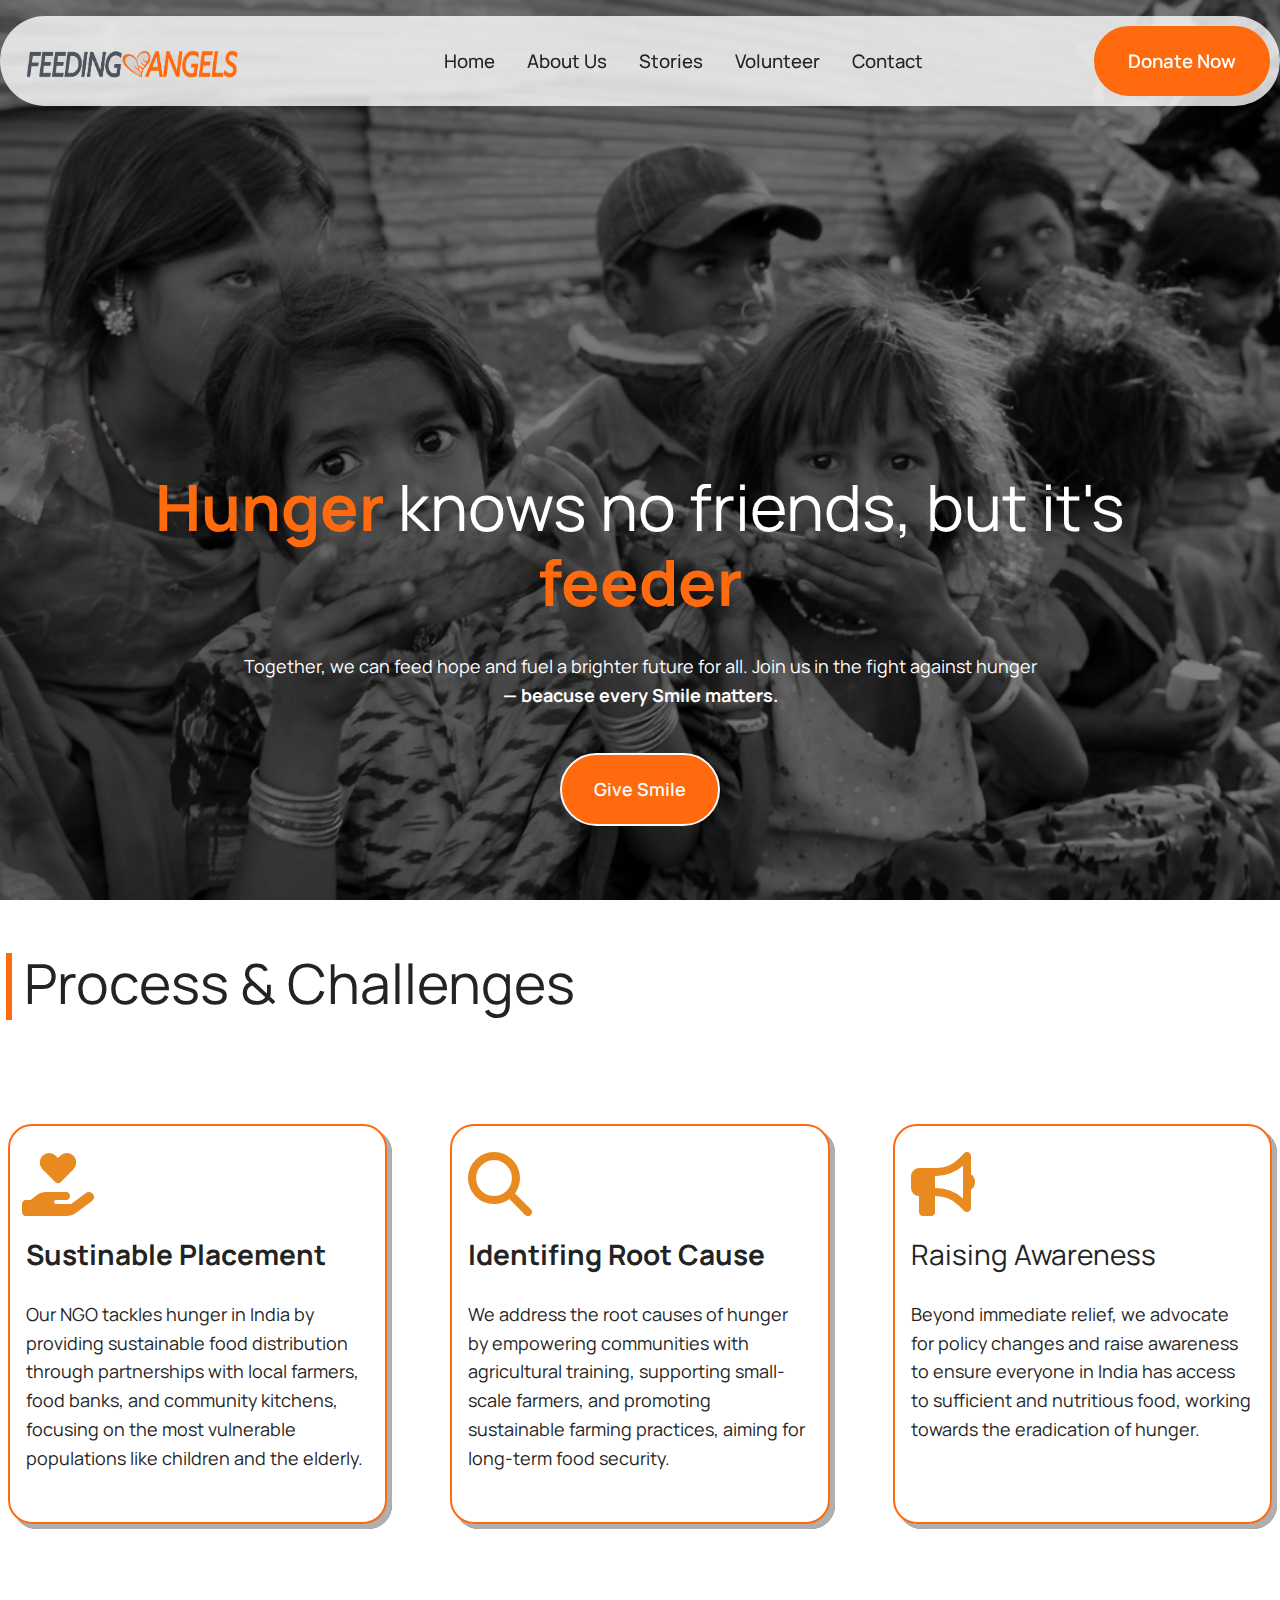
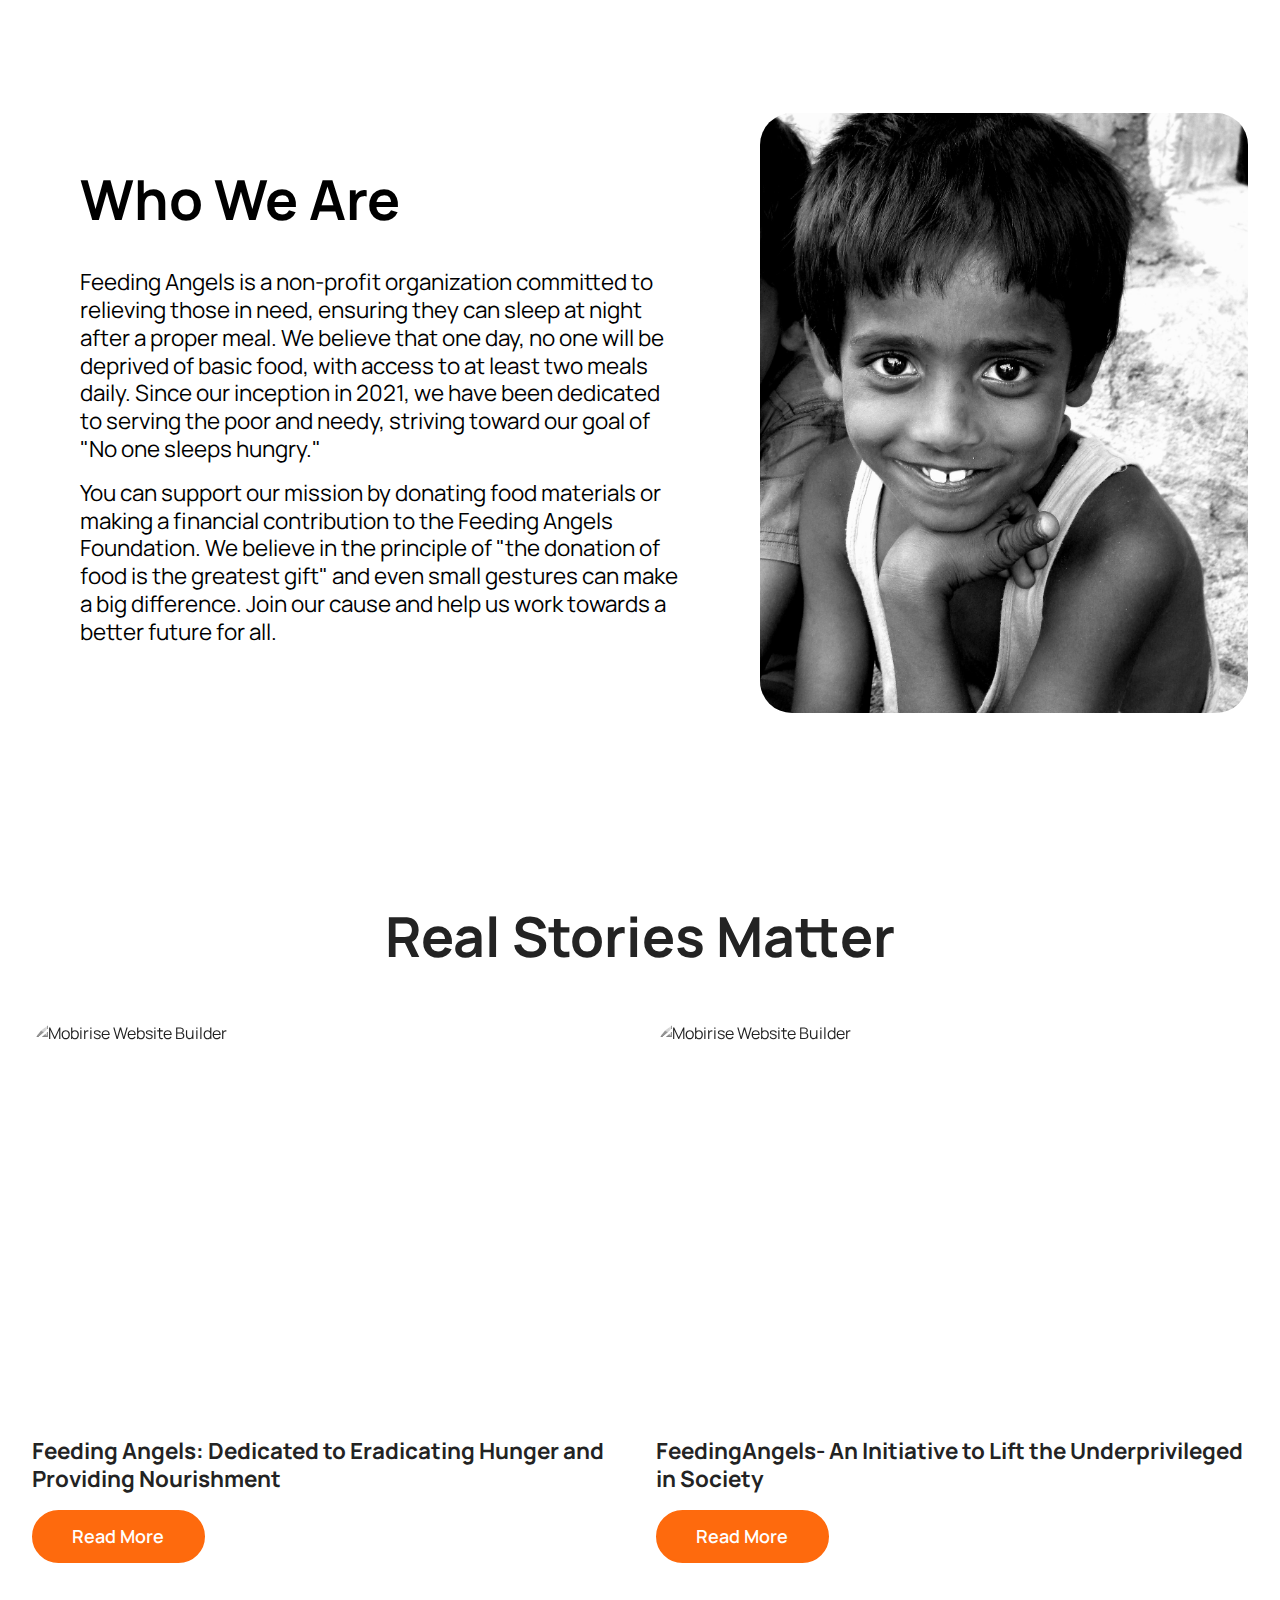
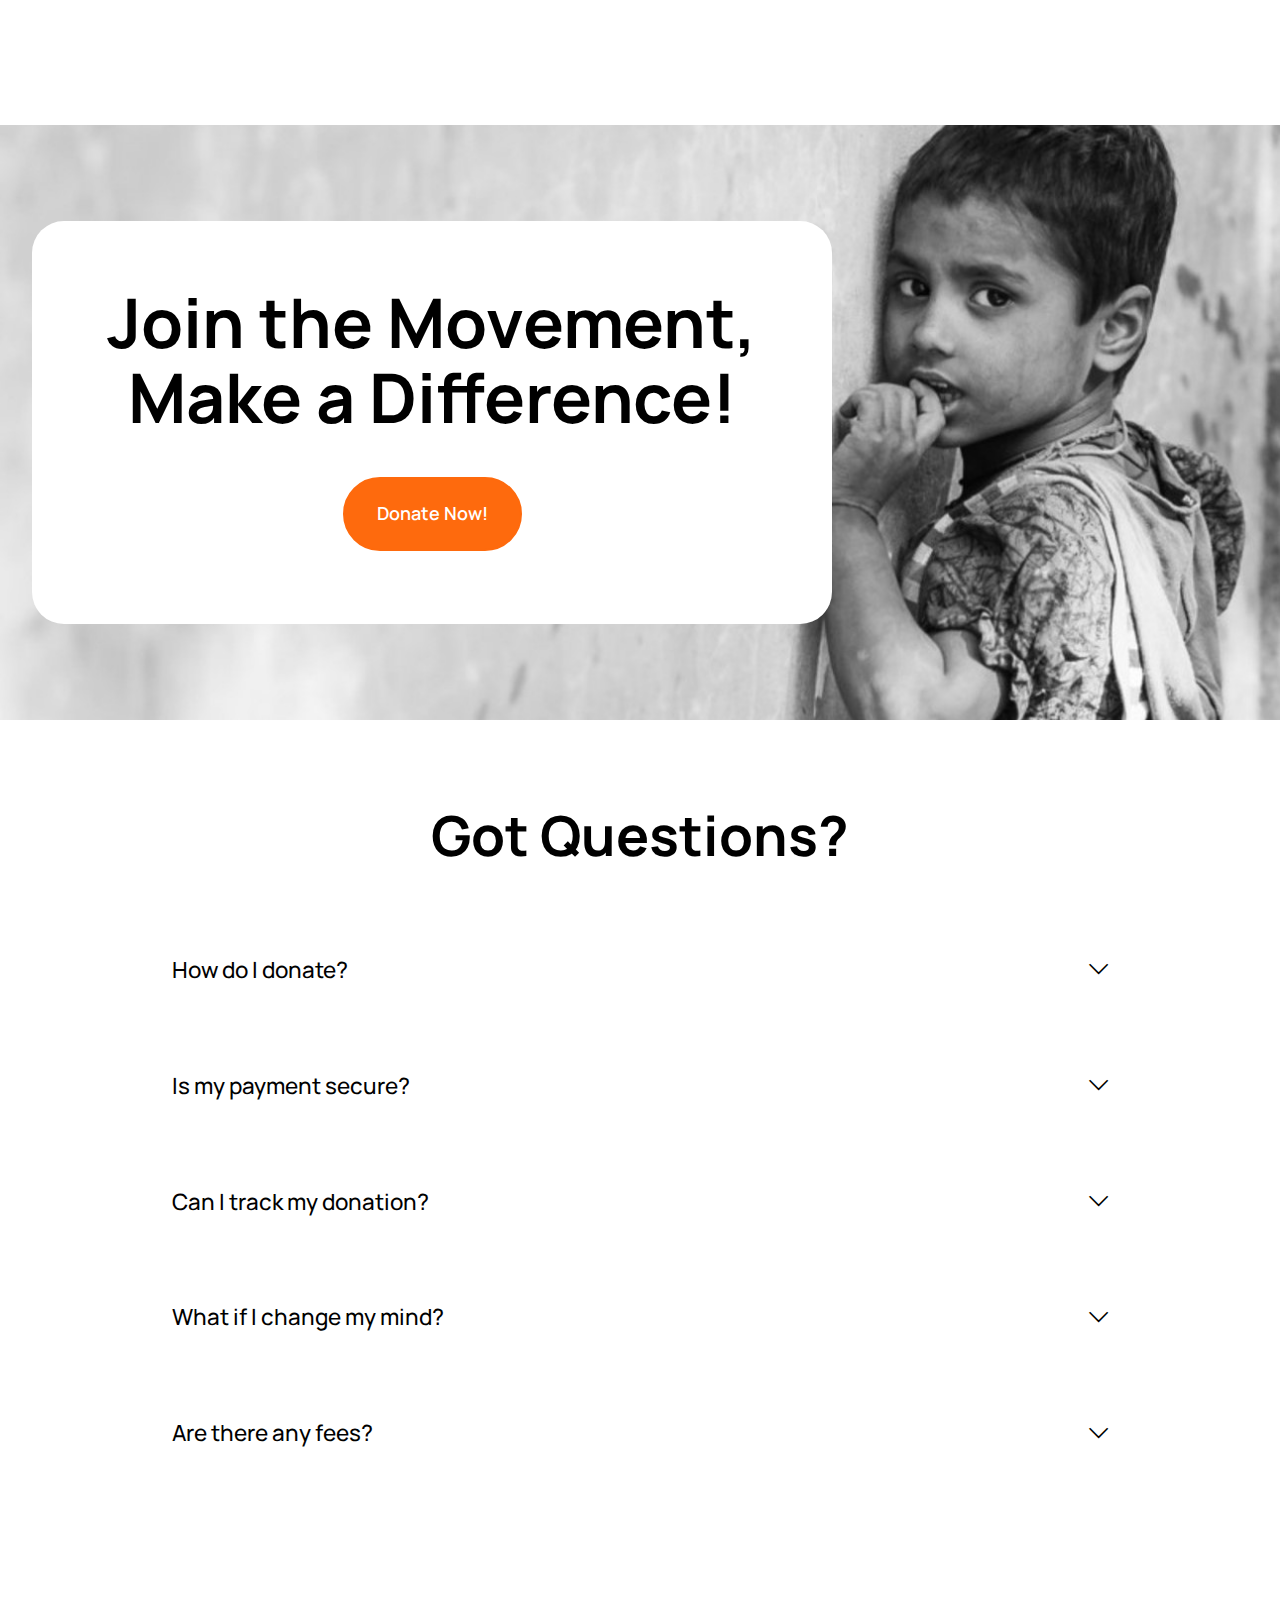
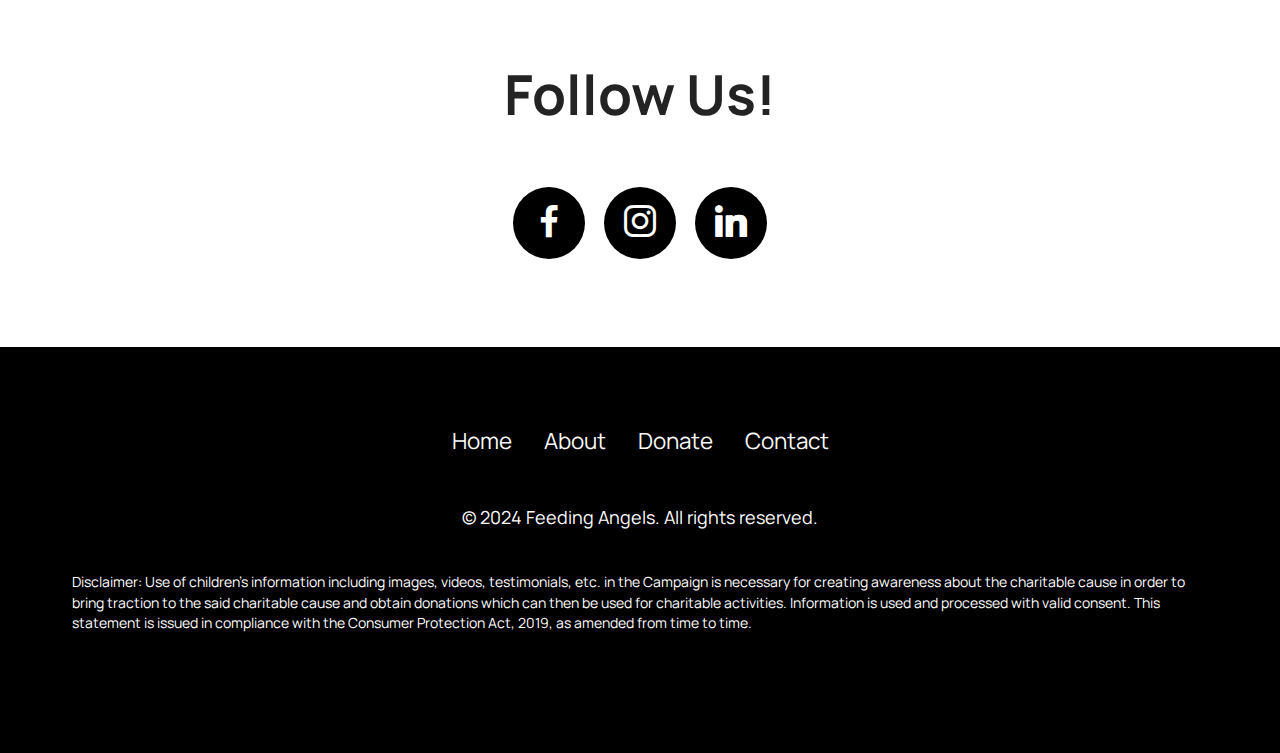
==== commit 8cf168e6: "pixel added" ====
--- a/index.html
+++ b/index.html
@@ -73,6 +73,24 @@
                 }
             }
         </style>
+
+        <!-- Meta Pixel Code -->
+<script>
+    !function(f,b,e,v,n,t,s)
+    {if(f.fbq)return;n=f.fbq=function(){n.callMethod?
+    n.callMethod.apply(n,arguments):n.queue.push(arguments)};
+    if(!f._fbq)f._fbq=n;n.push=n;n.loaded=!0;n.version='2.0';
+    n.queue=[];t=b.createElement(e);t.async=!0;
+    t.src=v;s=b.getElementsByTagName(e)[0];
+    s.parentNode.insertBefore(t,s)}(window, document,'script',
+    'https://connect.facebook.net/en_US/fbevents.js');
+    fbq('init', '371041482727524');
+    fbq('track', 'PageView');
+    </script>
+    <noscript><img height="1" width="1" style="display:none"
+    src="https://www.facebook.com/tr?id=371041482727524&ev=PageView&noscript=1"
+    /></noscript>
+    <!-- End Meta Pixel Code -->
 
     </head>
 
--- a/add_style.css
+++ b/add_style.css
@@ -12,6 +12,10 @@
     background-position: center;
     background-repeat: no-repeat;
     background-size: cover;
+}
+
+.cid-uj8blje2Qz{
+    padding-bottom: 0 !important;
 }
 
 
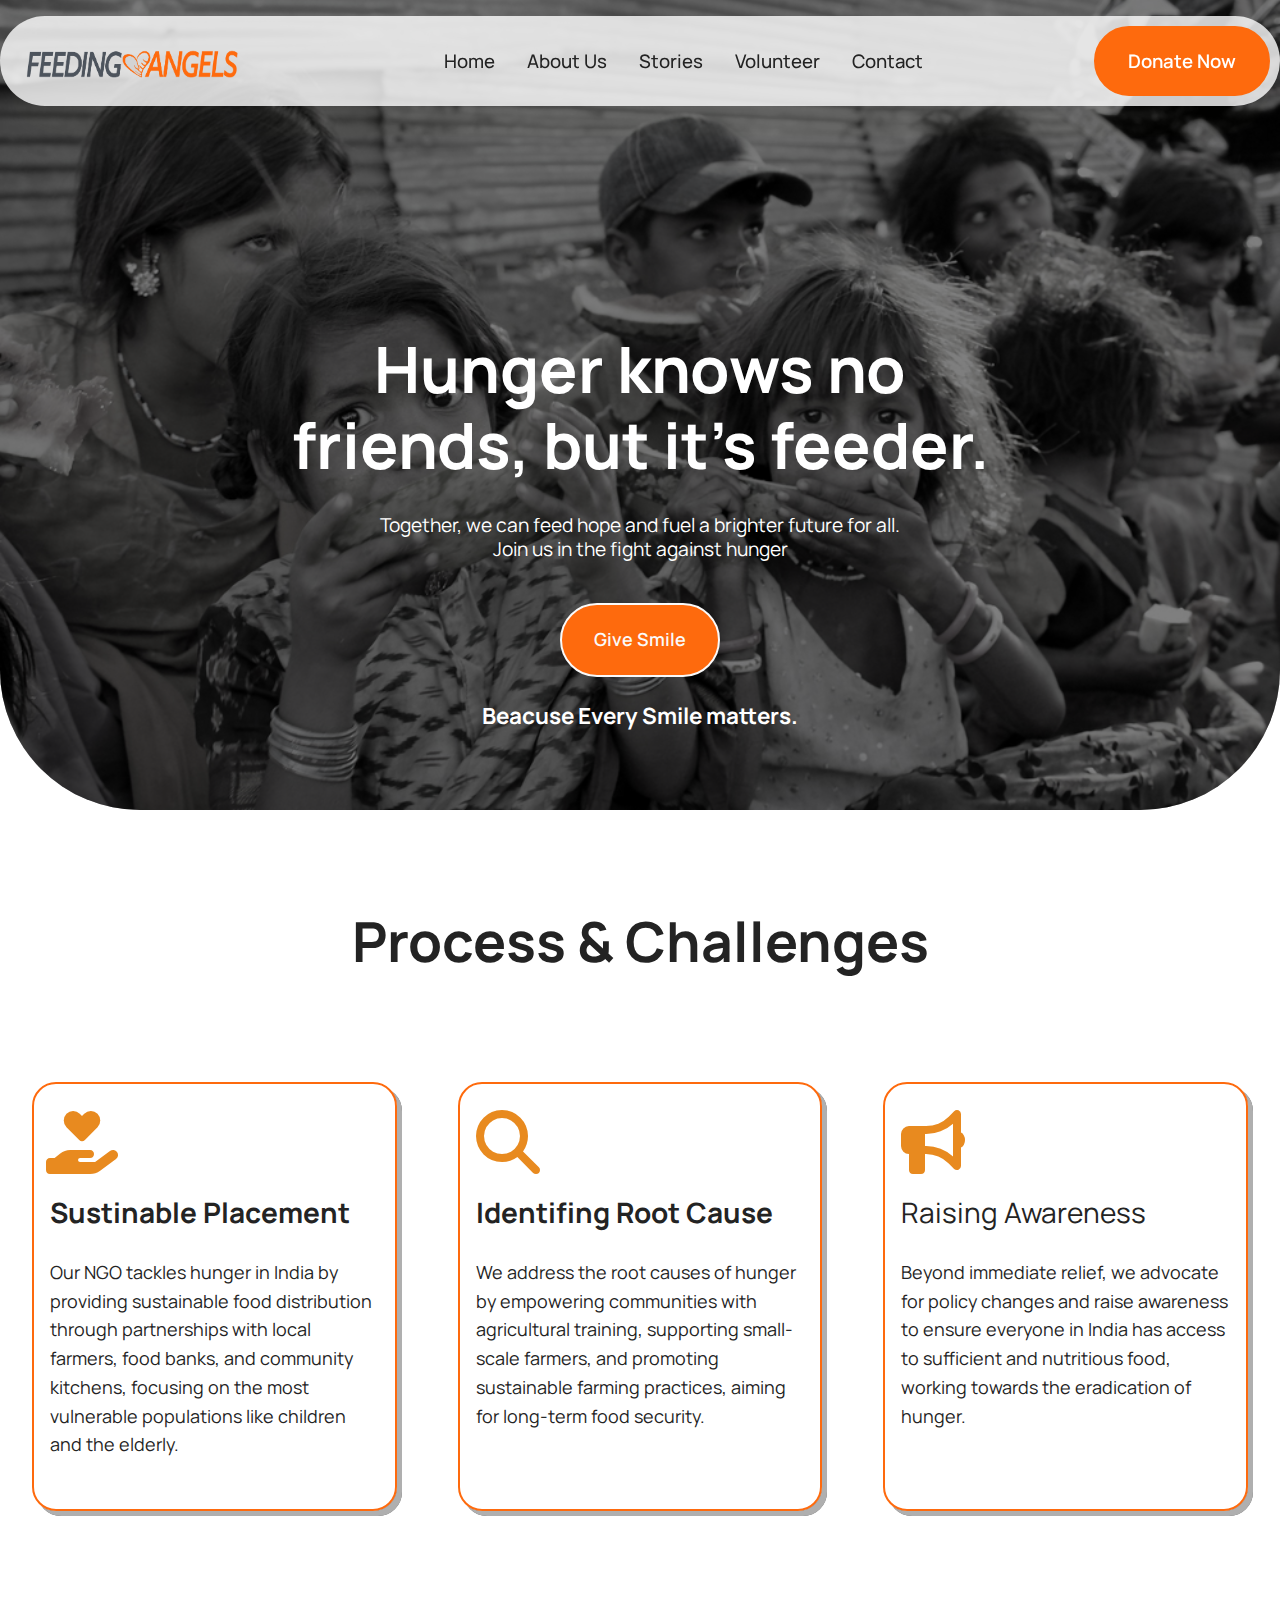
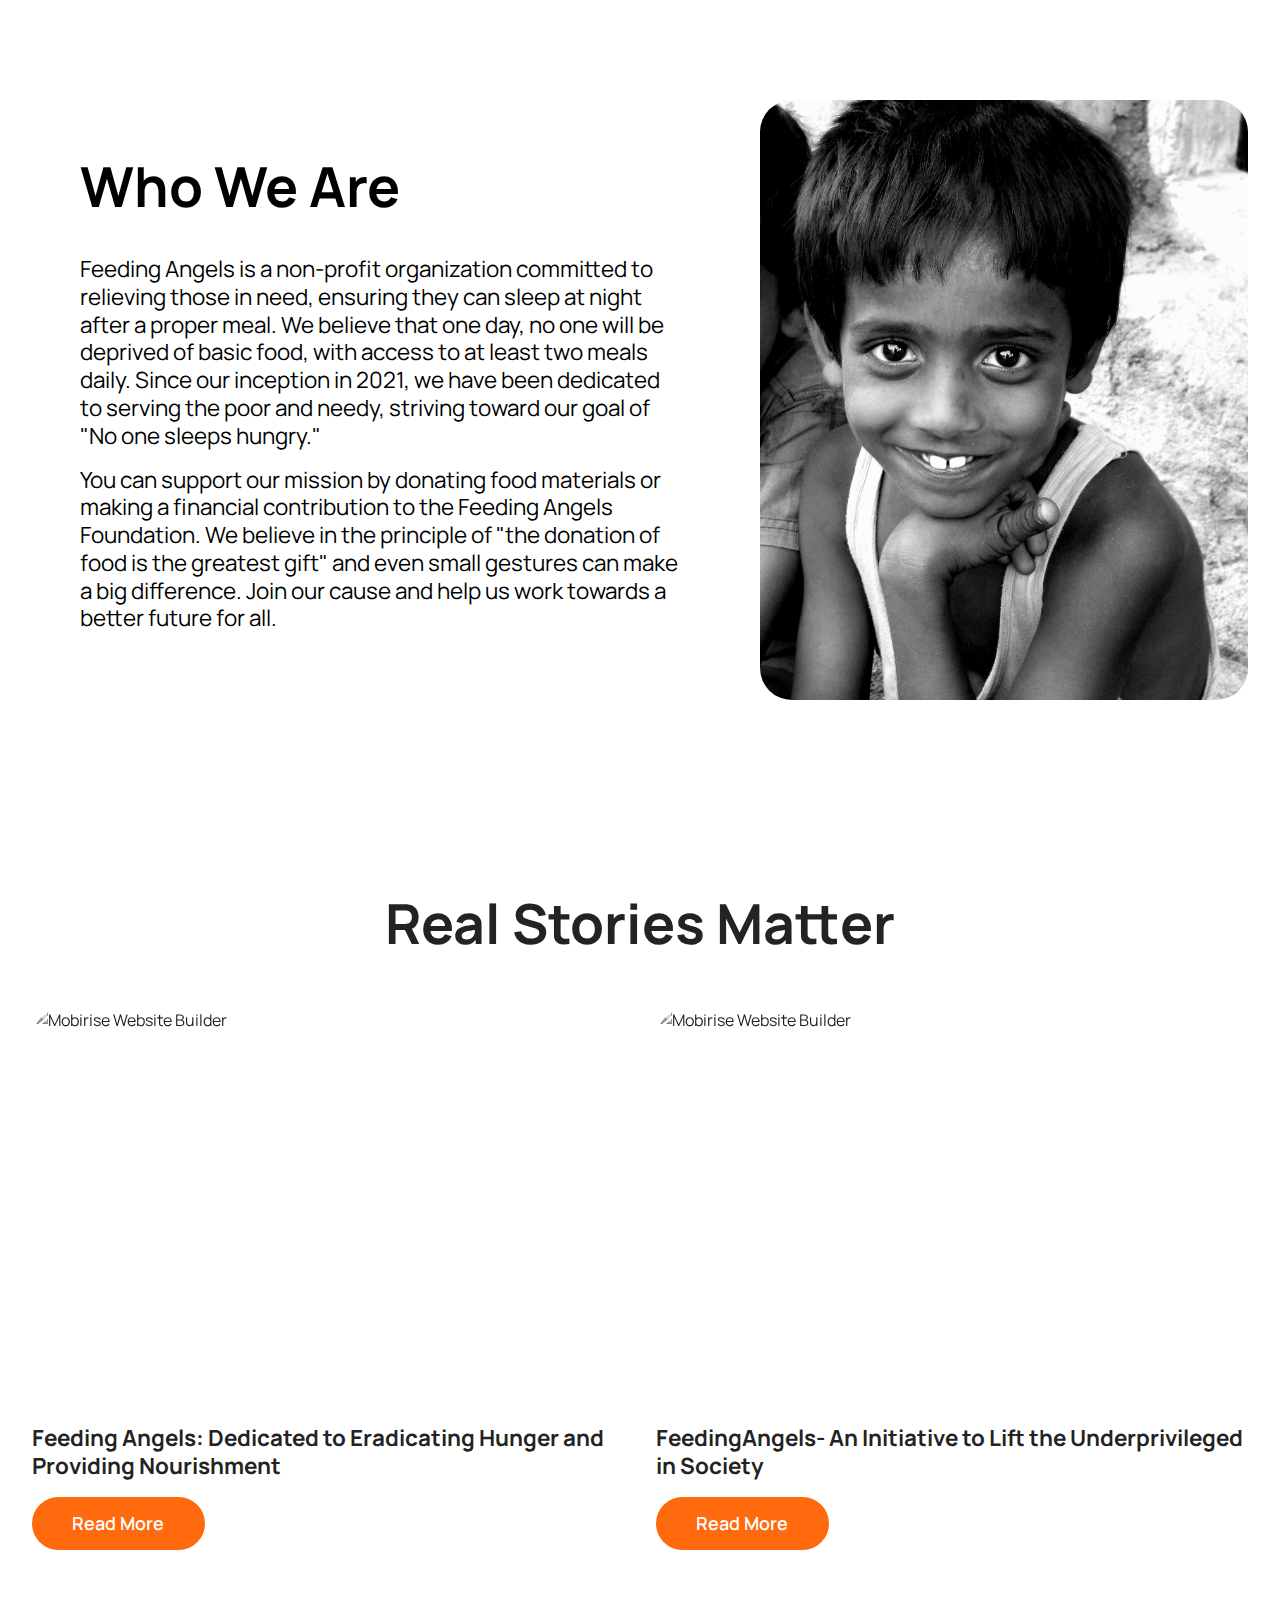
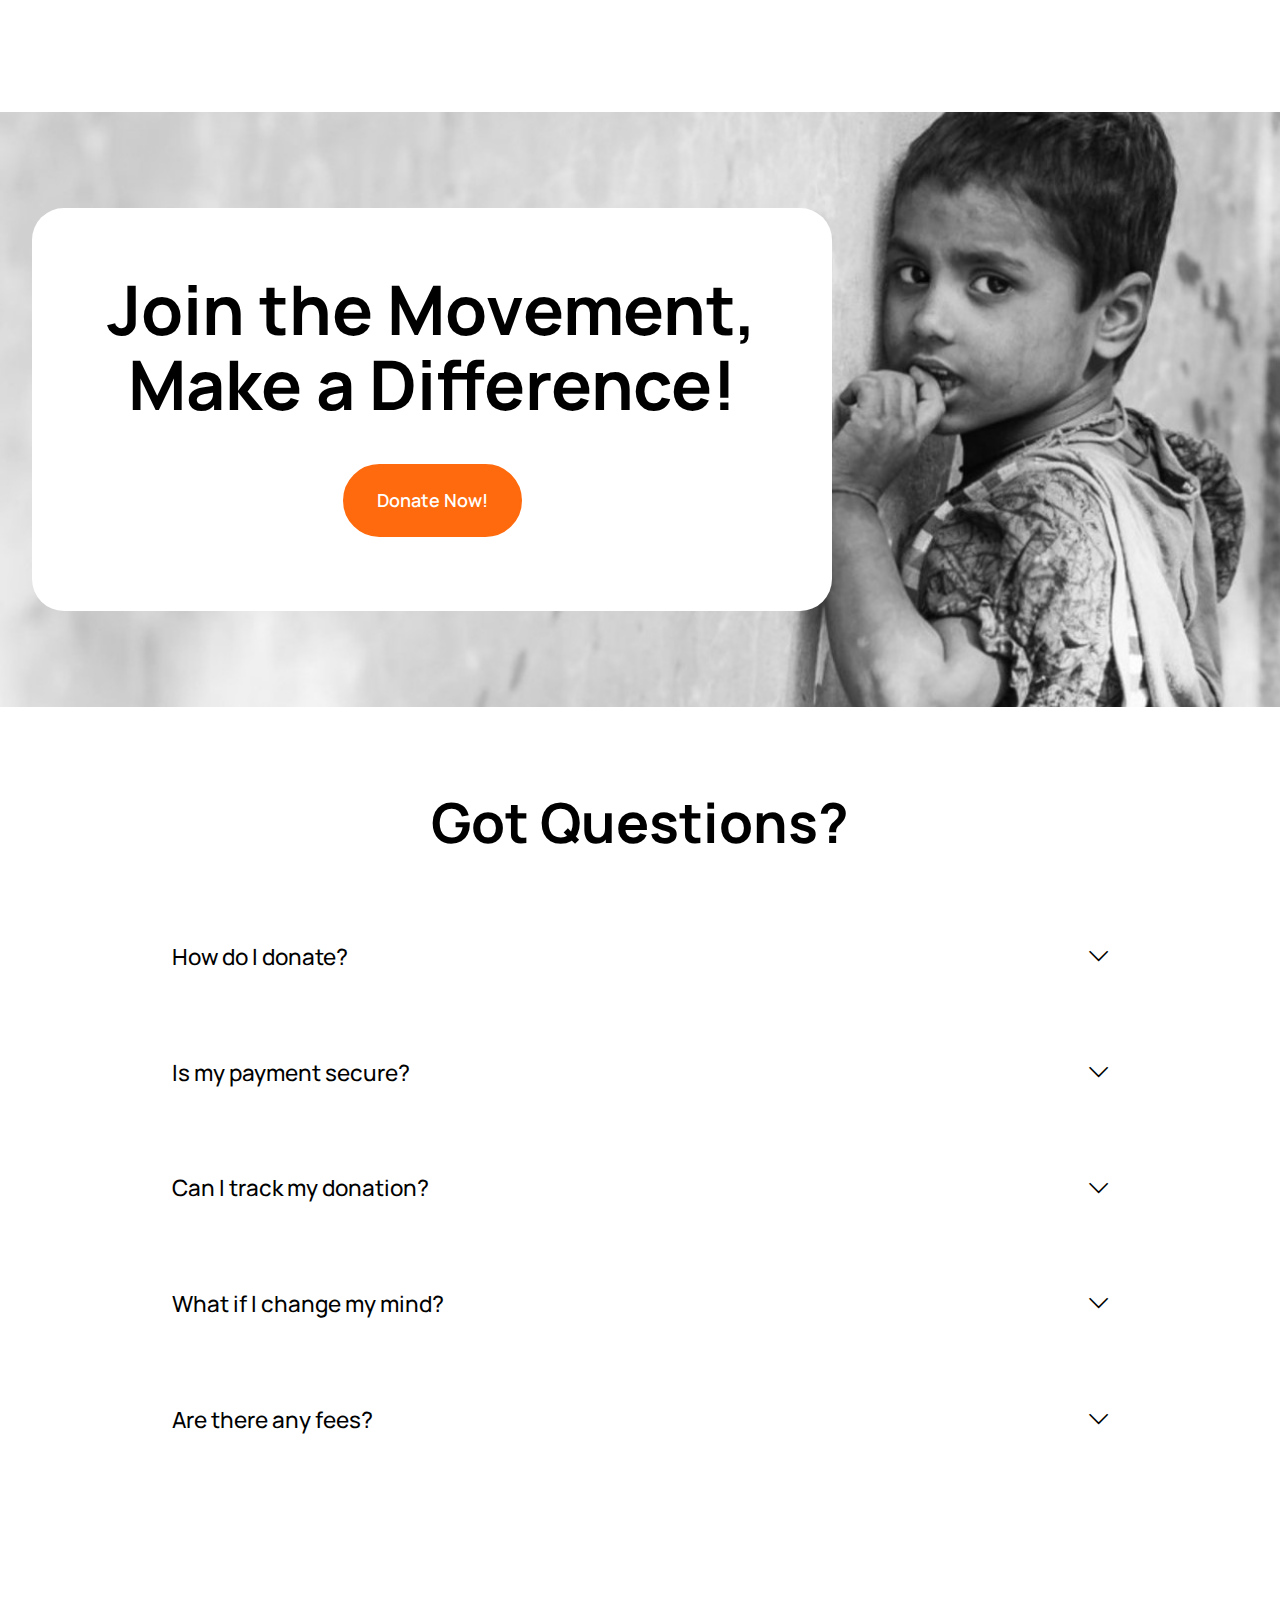
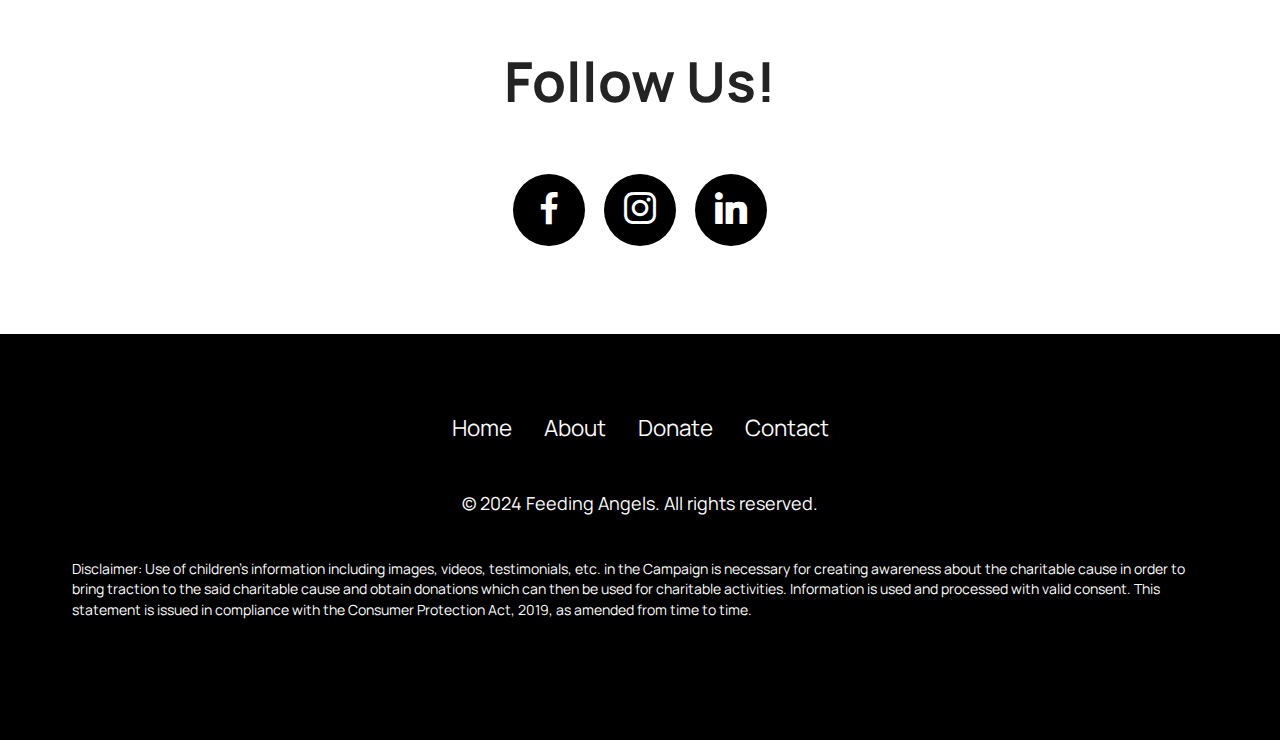
==== commit 679afbd2: "jingjan" ====
--- a/index.html
+++ b/index.html
@@ -75,22 +75,24 @@
         </style>
 
         <!-- Meta Pixel Code -->
-<script>
-    !function(f,b,e,v,n,t,s)
-    {if(f.fbq)return;n=f.fbq=function(){n.callMethod?
-    n.callMethod.apply(n,arguments):n.queue.push(arguments)};
-    if(!f._fbq)f._fbq=n;n.push=n;n.loaded=!0;n.version='2.0';
-    n.queue=[];t=b.createElement(e);t.async=!0;
-    t.src=v;s=b.getElementsByTagName(e)[0];
-    s.parentNode.insertBefore(t,s)}(window, document,'script',
-    'https://connect.facebook.net/en_US/fbevents.js');
-    fbq('init', '371041482727524');
-    fbq('track', 'PageView');
-    </script>
-    <noscript><img height="1" width="1" style="display:none"
-    src="https://www.facebook.com/tr?id=371041482727524&ev=PageView&noscript=1"
-    /></noscript>
-    <!-- End Meta Pixel Code -->
+        <script>
+            !function (f, b, e, v, n, t, s) {
+                if (f.fbq) return; n = f.fbq = function () {
+                    n.callMethod ?
+                        n.callMethod.apply(n, arguments) : n.queue.push(arguments)
+                };
+                if (!f._fbq) f._fbq = n; n.push = n; n.loaded = !0; n.version = '2.0';
+                n.queue = []; t = b.createElement(e); t.async = !0;
+                t.src = v; s = b.getElementsByTagName(e)[0];
+                s.parentNode.insertBefore(t, s)
+            }(window, document, 'script',
+                'https://connect.facebook.net/en_US/fbevents.js');
+            fbq('init', '1234445874257028');
+            fbq('track', 'PageView');
+        </script>
+        <noscript><img height="1" width="1" style="display:none"
+                src="https://www.facebook.com/tr?id=1234445874257028&ev=PageView&noscript=1" /></noscript>
+        <!-- End Meta Pixel Code -->
 
     </head>
 
@@ -164,29 +166,25 @@
             </nav>
         </section>
 
-        <section data-bs-version="5.1" class="header18 cid-uj8bljdBwY mbr-fullscreen greyscale" id="hero-16-uj8bljdBwY">
-
-
-            <div class="mbr-overlay" style="opacity: 0.5; background-color: rgba(0, 0, 0,);"></div>
+        <section data-bs-version="5.1" class=" aboutus-bottom header18 cid-uj8bljdBwY mbr-fullscreen greyscale"
+            id="hero-16-uj8bljdBwY">
+
+
+            <div class="mbr-overlay aboutus-bottom" style="opacity: 0.5; background-color: rgba(0, 0, 0,);"></div>
             <div class="container-fluid">
                 <div class="row">
                     <div class="content-wrap col-12 col-md-12">
-                        <h1 class="mbr-section-title mbr-fonts-style mbr-white mb-4 display-1">
-                            <strong>Hunger</strong> knows no friends, but it's <strong>feeder</strong>
+                        <h1 class="mbr-section-title mbr-fonts-style mb-4 display-1 fw-bold">
+                            Hunger knows no <br>friends, but it's feeder.
                         </h1>
-                        <!-- 
-                        <p class="mbr-fonts-style mbr-text mbr-white mb-4 display-5" id="hero-p">In a world of
-                            abundance, no one should go hungry. We are on a mission to end hunger in India, one meal at
-                            a time. Through innovative solutions and unwavering commitment, we're turning the tide on
-                            food insecurity, ensuring that every child, every family, and every community has access to
-                            the nourishment they need to thrive. </p> -->
-                        <p class="mbr-fonts-style mbr-text mbr-white mb-4 display-7"> Together, we can feed hope and
-                            fuel a brighter future
-                            for all. Join us in the fight against hunger <br> <strong>— beacuse every Smile matters.
-                            </strong></p>
-                        <div class="mbr-section-btn">
-                            <a class="btn btn-white-outline display-7" href="https://tally.so/r/3ELkbo">Give Smile</a>
-                        </div>
+                        <p class="mbr-fonts-style mbr-text mbr-white mb-4 display-5" id="hero-p"> Together, we can feed
+                            hope and
+                            fuel a brighter future for all. <br> Join us in the fight against hunger </p>
+                            <div class="mbr-section-btn ">
+                                <a class="btn btn-white-outline display-7" href="https://tally.so/r/3ELkbo">Give Smile</a>
+                            </div>
+                            <p class="mbr-section-title m-3 display-5"><strong> Beacuse
+                                    Every Smile matters. </strong></p>
                     </div>
                 </div>
             </div>
@@ -194,91 +192,13 @@
 
 
         <section>
-            <svg xmlns="http://www.w3.org/2000/svg" style="display: none;">
-                <symbol id="bootstrap" viewBox="0 0 118 94">
-                    <title>Feeding-Angels</title>
-                    <path fill-rule="evenodd" clip-rule="evenodd"
-                        d="M24.509 0c-6.733 0-11.715 5.893-11.492 12.284.214 6.14-.064 14.092-2.066 20.577C8.943 39.365 5.547 43.485 0 44.014v5.972c5.547.529 8.943 4.649 10.951 11.153 2.002 6.485 2.28 14.437 2.066 20.577C12.794 88.106 17.776 94 24.51 94H93.5c6.733 0 11.714-5.893 11.491-12.284-.214-6.14.064-14.092 2.066-20.577 2.009-6.504 5.396-10.624 10.943-11.153v-5.972c-5.547-.529-8.934-4.649-10.943-11.153-2.002-6.484-2.28-14.437-2.066-20.577C105.214 5.894 100.233 0 93.5 0H24.508zM80 57.863C80 66.663 73.436 72 62.543 72H44a2 2 0 01-2-2V24a2 2 0 012-2h18.437c9.083 0 15.044 4.92 15.044 12.474 0 5.302-4.01 10.049-9.119 10.88v.277C75.317 46.394 80 51.21 80 57.863zM60.521 28.34H49.948v14.934h8.905c6.884 0 10.68-2.772 10.68-7.727 0-4.643-3.264-7.207-9.012-7.207zM49.948 49.2v16.458H60.91c7.167 0 10.964-2.876 10.964-8.281 0-5.406-3.903-8.178-11.425-8.178H49.948z">
-                    </path>
-                </symbol>
-                <symbol id="home" viewBox="0 0 16 16">
-                    <path
-                        d="M8.354 1.146a.5.5 0 0 0-.708 0l-6 6A.5.5 0 0 0 1.5 7.5v7a.5.5 0 0 0 .5.5h4.5a.5.5 0 0 0 .5-.5v-4h2v4a.5.5 0 0 0 .5.5H14a.5.5 0 0 0 .5-.5v-7a.5.5 0 0 0-.146-.354L13 5.793V2.5a.5.5 0 0 0-.5-.5h-1a.5.5 0 0 0-.5.5v1.293L8.354 1.146zM2.5 14V7.707l5.5-5.5 5.5 5.5V14H10v-4a.5.5 0 0 0-.5-.5h-3a.5.5 0 0 0-.5.5v4H2.5z" />
-                </symbol>
-                <symbol id="speedometer2" viewBox="0 0 16 16">
-                    <path
-                        d="M8 4a.5.5 0 0 1 .5.5V6a.5.5 0 0 1-1 0V4.5A.5.5 0 0 1 8 4zM3.732 5.732a.5.5 0 0 1 .707 0l.915.914a.5.5 0 1 1-.708.708l-.914-.915a.5.5 0 0 1 0-.707zM2 10a.5.5 0 0 1 .5-.5h1.586a.5.5 0 0 1 0 1H2.5A.5.5 0 0 1 2 10zm9.5 0a.5.5 0 0 1 .5-.5h1.5a.5.5 0 0 1 0 1H12a.5.5 0 0 1-.5-.5zm.754-4.246a.389.389 0 0 0-.527-.02L7.547 9.31a.91.91 0 1 0 1.302 1.258l3.434-4.297a.389.389 0 0 0-.029-.518z" />
-                    <path fill-rule="evenodd"
-                        d="M0 10a8 8 0 1 1 15.547 2.661c-.442 1.253-1.845 1.602-2.932 1.25C11.309 13.488 9.475 13 8 13c-1.474 0-3.31.488-4.615.911-1.087.352-2.49.003-2.932-1.25A7.988 7.988 0 0 1 0 10zm8-7a7 7 0 0 0-6.603 9.329c.203.575.923.876 1.68.63C4.397 12.533 6.358 12 8 12s3.604.532 4.923.96c.757.245 1.477-.056 1.68-.631A7 7 0 0 0 8 3z" />
-                </symbol>
-                <symbol id="table" viewBox="0 0 16 16">
-                    <path
-                        d="M0 2a2 2 0 0 1 2-2h12a2 2 0 0 1 2 2v12a2 2 0 0 1-2 2H2a2 2 0 0 1-2-2V2zm15 2h-4v3h4V4zm0 4h-4v3h4V8zm0 4h-4v3h3a1 1 0 0 0 1-1v-2zm-5 3v-3H6v3h4zm-5 0v-3H1v2a1 1 0 0 0 1 1h3zm-4-4h4V8H1v3zm0-4h4V4H1v3zm5-3v3h4V4H6zm4 4H6v3h4V8z" />
-                </symbol>
-                <symbol id="people-circle" viewBox="0 0 16 16">
-                    <path d="M11 6a3 3 0 1 1-6 0 3 3 0 0 1 6 0z" />
-                    <path fill-rule="evenodd"
-                        d="M0 8a8 8 0 1 1 16 0A8 8 0 0 1 0 8zm8-7a7 7 0 0 0-5.468 11.37C3.242 11.226 4.805 10 8 10s4.757 1.225 5.468 2.37A7 7 0 0 0 8 1z" />
-                </symbol>
-                <symbol id="grid" viewBox="0 0 16 16">
-                    <path
-                        d="M1 2.5A1.5 1.5 0 0 1 2.5 1h3A1.5 1.5 0 0 1 7 2.5v3A1.5 1.5 0 0 1 5.5 7h-3A1.5 1.5 0 0 1 1 5.5v-3zM2.5 2a.5.5 0 0 0-.5.5v3a.5.5 0 0 0 .5.5h3a.5.5 0 0 0 .5-.5v-3a.5.5 0 0 0-.5-.5h-3zm6.5.5A1.5 1.5 0 0 1 10.5 1h3A1.5 1.5 0 0 1 15 2.5v3A1.5 1.5 0 0 1 13.5 7h-3A1.5 1.5 0 0 1 9 5.5v-3zm1.5-.5a.5.5 0 0 0-.5.5v3a.5.5 0 0 0 .5.5h3a.5.5 0 0 0 .5-.5v-3a.5.5 0 0 0-.5-.5h-3zM1 10.5A1.5 1.5 0 0 1 2.5 9h3A1.5 1.5 0 0 1 7 10.5v3A1.5 1.5 0 0 1 5.5 15h-3A1.5 1.5 0 0 1 1 13.5v-3zm1.5-.5a.5.5 0 0 0-.5.5v3a.5.5 0 0 0 .5.5h3a.5.5 0 0 0 .5-.5v-3a.5.5 0 0 0-.5-.5h-3zm6.5.5A1.5 1.5 0 0 1 10.5 9h3a1.5 1.5 0 0 1 1.5 1.5v3a1.5 1.5 0 0 1-1.5 1.5h-3A1.5 1.5 0 0 1 9 13.5v-3zm1.5-.5a.5.5 0 0 0-.5.5v3a.5.5 0 0 0 .5.5h3a.5.5 0 0 0 .5-.5v-3a.5.5 0 0 0-.5-.5h-3z" />
-                </symbol>
-                <symbol id="collection" viewBox="0 0 16 16">
-                    <path
-                        d="M2.5 3.5a.5.5 0 0 1 0-1h11a.5.5 0 0 1 0 1h-11zm2-2a.5.5 0 0 1 0-1h7a.5.5 0 0 1 0 1h-7zM0 13a1.5 1.5 0 0 0 1.5 1.5h13A1.5 1.5 0 0 0 16 13V6a1.5 1.5 0 0 0-1.5-1.5h-13A1.5 1.5 0 0 0 0 6v7zm1.5.5A.5.5 0 0 1 1 13V6a.5.5 0 0 1 .5-.5h13a.5.5 0 0 1 .5.5v7a.5.5 0 0 1-.5.5h-13z" />
-                </symbol>
-                <symbol id="calendar3" viewBox="0 0 16 16">
-                    <path
-                        d="M14 0H2a2 2 0 0 0-2 2v12a2 2 0 0 0 2 2h12a2 2 0 0 0 2-2V2a2 2 0 0 0-2-2zM1 3.857C1 3.384 1.448 3 2 3h12c.552 0 1 .384 1 .857v10.286c0 .473-.448.857-1 .857H2c-.552 0-1-.384-1-.857V3.857z" />
-                    <path
-                        d="M6.5 7a1 1 0 1 0 0-2 1 1 0 0 0 0 2zm3 0a1 1 0 1 0 0-2 1 1 0 0 0 0 2zm3 0a1 1 0 1 0 0-2 1 1 0 0 0 0 2zm-9 3a1 1 0 1 0 0-2 1 1 0 0 0 0 2zm3 0a1 1 0 1 0 0-2 1 1 0 0 0 0 2zm3 0a1 1 0 1 0 0-2 1 1 0 0 0 0 2zm3 0a1 1 0 1 0 0-2 1 1 0 0 0 0 2zm-9 3a1 1 0 1 0 0-2 1 1 0 0 0 0 2zm3 0a1 1 0 1 0 0-2 1 1 0 0 0 0 2zm3 0a1 1 0 1 0 0-2 1 1 0 0 0 0 2z" />
-                </symbol>
-                <symbol id="chat-quote-fill" viewBox="0 0 16 16">
-                    <path
-                        d="M16 8c0 3.866-3.582 7-8 7a9.06 9.06 0 0 1-2.347-.306c-.584.296-1.925.864-4.181 1.234-.2.032-.352-.176-.273-.362.354-.836.674-1.95.77-2.966C.744 11.37 0 9.76 0 8c0-3.866 3.582-7 8-7s8 3.134 8 7zM7.194 6.766a1.688 1.688 0 0 0-.227-.272 1.467 1.467 0 0 0-.469-.324l-.008-.004A1.785 1.785 0 0 0 5.734 6C4.776 6 4 6.746 4 7.667c0 .92.776 1.666 1.734 1.666.343 0 .662-.095.931-.26-.137.389-.39.804-.81 1.22a.405.405 0 0 0 .011.59c.173.16.447.155.614-.01 1.334-1.329 1.37-2.758.941-3.706a2.461 2.461 0 0 0-.227-.4zM11 9.073c-.136.389-.39.804-.81 1.22a.405.405 0 0 0 .012.59c.172.16.446.155.613-.01 1.334-1.329 1.37-2.758.942-3.706a2.466 2.466 0 0 0-.228-.4 1.686 1.686 0 0 0-.227-.273 1.466 1.466 0 0 0-.469-.324l-.008-.004A1.785 1.785 0 0 0 10.07 6c-.957 0-1.734.746-1.734 1.667 0 .92.777 1.666 1.734 1.666.343 0 .662-.095.931-.26z" />
-                </symbol>
-                <symbol id="cpu-fill" viewBox="0 0 16 16">
-                    <path d="M6.5 6a.5.5 0 0 0-.5.5v3a.5.5 0 0 0 .5.5h3a.5.5 0 0 0 .5-.5v-3a.5.5 0 0 0-.5-.5h-3z" />
-                    <path
-                        d="M5.5.5a.5.5 0 0 0-1 0V2A2.5 2.5 0 0 0 2 4.5H.5a.5.5 0 0 0 0 1H2v1H.5a.5.5 0 0 0 0 1H2v1H.5a.5.5 0 0 0 0 1H2v1H.5a.5.5 0 0 0 0 1H2A2.5 2.5 0 0 0 4.5 14v1.5a.5.5 0 0 0 1 0V14h1v1.5a.5.5 0 0 0 1 0V14h1v1.5a.5.5 0 0 0 1 0V14h1v1.5a.5.5 0 0 0 1 0V14a2.5 2.5 0 0 0 2.5-2.5h1.5a.5.5 0 0 0 0-1H14v-1h1.5a.5.5 0 0 0 0-1H14v-1h1.5a.5.5 0 0 0 0-1H14v-1h1.5a.5.5 0 0 0 0-1H14A2.5 2.5 0 0 0 11.5 2V.5a.5.5 0 0 0-1 0V2h-1V.5a.5.5 0 0 0-1 0V2h-1V.5a.5.5 0 0 0-1 0V2h-1V.5zm1 4.5h3A1.5 1.5 0 0 1 11 6.5v3A1.5 1.5 0 0 1 9.5 11h-3A1.5 1.5 0 0 1 5 9.5v-3A1.5 1.5 0 0 1 6.5 5z" />
-                </symbol>
-                <symbol id="gear-fill" viewBox="0 0 16 16">
-                    <path
-                        d="M9.405 1.05c-.413-1.4-2.397-1.4-2.81 0l-.1.34a1.464 1.464 0 0 1-2.105.872l-.31-.17c-1.283-.698-2.686.705-1.987 1.987l.169.311c.446.82.023 1.841-.872 2.105l-.34.1c-1.4.413-1.4 2.397 0 2.81l.34.1a1.464 1.464 0 0 1 .872 2.105l-.17.31c-.698 1.283.705 2.686 1.987 1.987l.311-.169a1.464 1.464 0 0 1 2.105.872l.1.34c.413 1.4 2.397 1.4 2.81 0l.1-.34a1.464 1.464 0 0 1 2.105-.872l.31.17c1.283.698 2.686-.705 1.987-1.987l-.169-.311a1.464 1.464 0 0 1 .872-2.105l.34-.1c1.4-.413 1.4-2.397 0-2.81l-.34-.1a1.464 1.464 0 0 1-.872-2.105l.17-.31c.698-1.283-.705-2.686-1.987-1.987l-.311.169a1.464 1.464 0 0 1-2.105-.872l-.1-.34zM8 10.93a2.929 2.929 0 1 1 0-5.86 2.929 2.929 0 0 1 0 5.858z" />
-                </symbol>
-                <symbol id="speedometer" viewBox="0 0 16 16">
-                    <path
-                        d="M8 2a.5.5 0 0 1 .5.5V4a.5.5 0 0 1-1 0V2.5A.5.5 0 0 1 8 2zM3.732 3.732a.5.5 0 0 1 .707 0l.915.914a.5.5 0 1 1-.708.708l-.914-.915a.5.5 0 0 1 0-.707zM2 8a.5.5 0 0 1 .5-.5h1.586a.5.5 0 0 1 0 1H2.5A.5.5 0 0 1 2 8zm9.5 0a.5.5 0 0 1 .5-.5h1.5a.5.5 0 0 1 0 1H12a.5.5 0 0 1-.5-.5zm.754-4.246a.389.389 0 0 0-.527-.02L7.547 7.31A.91.91 0 1 0 8.85 8.569l3.434-4.297a.389.389 0 0 0-.029-.518z" />
-                    <path fill-rule="evenodd"
-                        d="M6.664 15.889A8 8 0 1 1 9.336.11a8 8 0 0 1-2.672 15.78zm-4.665-4.283A11.945 11.945 0 0 1 8 10c2.186 0 4.236.585 6.001 1.606a7 7 0 1 0-12.002 0z" />
-                </symbol>
-                <symbol id="toggles2" viewBox="0 0 16 16">
-                    <path d="M9.465 10H12a2 2 0 1 1 0 4H9.465c.34-.588.535-1.271.535-2 0-.729-.195-1.412-.535-2z" />
-                    <path
-                        d="M6 15a3 3 0 1 0 0-6 3 3 0 0 0 0 6zm0 1a4 4 0 1 1 0-8 4 4 0 0 1 0 8zm.535-10a3.975 3.975 0 0 1-.409-1H4a1 1 0 0 1 0-2h2.126c.091-.355.23-.69.41-1H4a2 2 0 1 0 0 4h2.535z" />
-                    <path d="M14 4a4 4 0 1 1-8 0 4 4 0 0 1 8 0z" />
-                </symbol>
-                <symbol id="tools" viewBox="0 0 16 16">
-                    <path
-                        d="M1 0L0 1l2.2 3.081a1 1 0 0 0 .815.419h.07a1 1 0 0 1 .708.293l2.675 2.675-2.617 2.654A3.003 3.003 0 0 0 0 13a3 3 0 1 0 5.878-.851l2.654-2.617.968.968-.305.914a1 1 0 0 0 .242 1.023l3.356 3.356a1 1 0 0 0 1.414 0l1.586-1.586a1 1 0 0 0 0-1.414l-3.356-3.356a1 1 0 0 0-1.023-.242L10.5 9.5l-.96-.96 2.68-2.643A3.005 3.005 0 0 0 16 3c0-.269-.035-.53-.102-.777l-2.14 2.141L12 4l-.364-1.757L13.777.102a3 3 0 0 0-3.675 3.68L7.462 6.46 4.793 3.793a1 1 0 0 1-.293-.707v-.071a1 1 0 0 0-.419-.814L1 0zm9.646 10.646a.5.5 0 0 1 .708 0l3 3a.5.5 0 0 1-.708.708l-3-3a.5.5 0 0 1 0-.708zM3 11l.471.242.529.026.287.445.445.287.026.529L5 13l-.242.471-.026.529-.445.287-.287.445-.529.026L3 15l-.471-.242L2 14.732l-.287-.445L1.268 14l-.026-.529L1 13l.242-.471.026-.529.445-.287.287-.445.529-.026L3 11z" />
-                </symbol>
-                <symbol id="chevron-right" viewBox="0 0 16 16">
-                    <path fill-rule="evenodd"
-                        d="M4.646 1.646a.5.5 0 0 1 .708 0l6 6a.5.5 0 0 1 0 .708l-6 6a.5.5 0 0 1-.708-.708L10.293 8 4.646 2.354a.5.5 0 0 1 0-.708z" />
-                </symbol>
-                <symbol id="geo-fill" viewBox="0 0 16 16">
-                    <path fill-rule="evenodd"
-                        d="M4 4a4 4 0 1 1 4.5 3.969V13.5a.5.5 0 0 1-1 0V7.97A4 4 0 0 1 4 3.999zm2.493 8.574a.5.5 0 0 1-.411.575c-.712.118-1.28.295-1.655.493a1.319 1.319 0 0 0-.37.265.301.301 0 0 0-.057.09V14l.002.008a.147.147 0 0 0 .016.033.617.617 0 0 0 .145.15c.165.13.435.27.813.395.751.25 1.82.414 3.024.414s2.273-.163 3.024-.414c.378-.126.648-.265.813-.395a.619.619 0 0 0 .146-.15.148.148 0 0 0 .015-.033L12 14v-.004a.301.301 0 0 0-.057-.09 1.318 1.318 0 0 0-.37-.264c-.376-.198-.943-.375-1.655-.493a.5.5 0 1 1 .164-.986c.77.127 1.452.328 1.957.594C12.5 13 13 13.4 13 14c0 .426-.26.752-.544.977-.29.228-.68.413-1.116.558-.878.293-2.059.465-3.34.465-1.281 0-2.462-.172-3.34-.465-.436-.145-.826-.33-1.116-.558C3.26 14.752 3 14.426 3 14c0-.599.5-1 .961-1.243.505-.266 1.187-.467 1.957-.594a.5.5 0 0 1 .575.411z" />
-                </symbol>
-            </svg>
-
+            
             <h1 class="visually-hidden"></h1>
 
             <div class="container px-4 py-5" id="featured-3">
-                <h2 class="mbr-section-title mbr-fonts-style mb-4 display-2 pb-4 fvui75">Process &
+                <h2 class="mbr-section-title display-2 fw-bold text-center mt-5 pb-5 ">Process &
                     Challenges</h2>
-                <div class="row g-4 py-5 row-cols-1 row-cols-lg-3 para-txt " style="justify-content: space-between;">
+                <div class="row g-4 py-5 row-cols-1 row-cols-lg-3 para-txt mx-2" style="justify-content: space-between;">
                     <div class="feature col-lg-3" style="min-width: 30%;">
                         <div class="feature-icon">
                             <i class="fa-solid fa-hand-holding-heart fa-2x mb-3" style="color: #e88a1f;"></i>
@@ -332,7 +252,7 @@
             </div>
         </section>
 
-       
+
         <section data-bs-version="5.1" class="article05 cid-uj8blje7QF" id="about-us-5-uj8blje7QF">
 
 
@@ -433,230 +353,247 @@
 
             </div>
 
-        <section data-bs-version="5.1" class="header14 cid-uj8bljhbyN mbr-parallax-background"
-            id="call-to-action-1-uj8bljhbyN">
-
-
-
-
-            <div class="container">
-                <div class="row justify-content-center change-left">
-                    <div class="card col-12 col-md-12 col-lg-8">
-                        <div class="card-wrapper">
-                            <div class="card-box align-center">
-                                <h1 class="card-title mbr-fonts-style mb-4 display-1">
-                                    <strong>Join the Movement, Make a Difference!</strong>
-                                </h1>
-
-                                <div class="mbr-section-btn mt-4">
-                                    <a class="btn btn-primary display-7" href="https://tally.so/r/3ELkbo">Donate
-                                        Now!</a>
+            <section data-bs-version="5.1" class="header14 cid-uj8bljhbyN mbr-parallax-background"
+                id="call-to-action-1-uj8bljhbyN">
+
+
+
+
+                <div class="container">
+                    <div class="row justify-content-center change-left">
+                        <div class="card col-12 col-md-12 col-lg-8">
+                            <div class="card-wrapper">
+                                <div class="card-box align-center">
+                                    <h1 class="card-title mbr-fonts-style mb-4 display-1">
+                                        <strong>Join the Movement, Make a Difference!</strong>
+                                    </h1>
+
+                                    <div class="mbr-section-btn mt-4">
+                                        <a class="btn btn-primary display-7" href="https://tally.so/r/3ELkbo">Donate
+                                            Now!</a>
+                                    </div>
                                 </div>
                             </div>
                         </div>
                     </div>
                 </div>
-            </div>
-        </section>
-
-
-
-
-
-        <section data-bs-version="5.1" class="list1 cid-uj8bljgU9M" id="faq-1-uj8bljgU9M">
-
-
-            <div class="container">
-                <div class="row justify-content-center">
-                    <div class="col-12 col-md-12 col-lg-10 m-auto">
-                        <div class="content">
-                            <div class="row justify-content-center mb-5">
-                                <div class="col-12 content-head">
-                                    <div class="mbr-section-head">
-                                        <h4 class="mbr-section-title mbr-fonts-style align-center mb-0 display-2">
-                                            <strong>Got Questions?</strong>
-                                        </h4>
-
+            </section>
+
+
+
+
+
+            <section data-bs-version="5.1" class="list1 cid-uj8bljgU9M" id="faq-1-uj8bljgU9M">
+
+
+                <div class="container">
+                    <div class="row justify-content-center">
+                        <div class="col-12 col-md-12 col-lg-10 m-auto">
+                            <div class="content">
+                                <div class="row justify-content-center mb-5">
+                                    <div class="col-12 content-head">
+                                        <div class="mbr-section-head">
+                                            <h4 class="mbr-section-title mbr-fonts-style align-center mb-0 display-2">
+                                                <strong>Got Questions?</strong>
+                                            </h4>
+
+                                        </div>
                                     </div>
                                 </div>
-                            </div>
-                            <div id="bootstrap-accordion_8" class="panel-group accordionStyles accordion" role="tablist"
-                                aria-multiselectable="true">
-                                <div class="card">
-                                    <div class="card-header" role="tab" id="headingOne">
-                                        <a role="button" class="panel-title collapsed" data-toggle="collapse"
-                                            data-bs-toggle="collapse" data-core="" href="#collapse1_8"
-                                            aria-expanded="false" aria-controls="collapse1">
-                                            <h6 class="panel-title-edit mbr-semibold mbr-fonts-style mb-0 display-5">How
-                                                do I donate?</h6>
-                                            <span class="sign mbr-iconfont mobi-mbri-arrow-down"></span>
-                                        </a>
-                                    </div>
-                                    <div id="collapse1_8" class="panel-collapse noScroll collapse" role="tabpanel"
-                                        aria-labelledby="headingOne" data-parent="#accordion"
-                                        data-bs-parent="#bootstrap-accordion_8">
-                                        <div class="panel-body">
-                                            <p class="mbr-fonts-style panel-text display-7">Just click the shiny yellow
-                                                button and follow the magic!</p>
-                                        </div>
-                                    </div>
+                                <div id="bootstrap-accordion_8" class="panel-group accordionStyles accordion"
+                                    role="tablist" aria-multiselectable="true">
+                                    <div class="card">
+                                        <div class="card-header" role="tab" id="headingOne">
+                                            <a role="button" class="panel-title collapsed" data-toggle="collapse"
+                                                data-bs-toggle="collapse" data-core="" href="#collapse1_8"
+                                                aria-expanded="false" aria-controls="collapse1">
+                                                <h6
+                                                    class="panel-title-edit mbr-semibold mbr-fonts-style mb-0 display-5">
+                                                    How
+                                                    do I donate?</h6>
+                                                <span class="sign mbr-iconfont mobi-mbri-arrow-down"></span>
+                                            </a>
+                                        </div>
+                                        <div id="collapse1_8" class="panel-collapse noScroll collapse" role="tabpanel"
+                                            aria-labelledby="headingOne" data-parent="#accordion"
+                                            data-bs-parent="#bootstrap-accordion_8">
+                                            <div class="panel-body">
+                                                <p class="mbr-fonts-style panel-text display-7">Just click the shiny
+                                                    yellow
+                                                    button and follow the magic!</p>
+                                            </div>
+                                        </div>
+                                    </div>
+                                    <div class="card">
+                                        <div class="card-header" role="tab" id="headingOne">
+                                            <a role="button" class="panel-title collapsed" data-toggle="collapse"
+                                                data-bs-toggle="collapse" data-core="" href="#collapse2_8"
+                                                aria-expanded="false" aria-controls="collapse2">
+                                                <h6
+                                                    class="panel-title-edit mbr-semibold mbr-fonts-style mb-0 display-5">
+                                                    Is
+                                                    my payment secure?</h6>
+                                                <span class="sign mbr-iconfont mobi-mbri-arrow-down"></span>
+                                            </a>
+                                        </div>
+                                        <div id="collapse2_8" class="panel-collapse noScroll collapse" role="tabpanel"
+                                            aria-labelledby="headingOne" data-parent="#accordion"
+                                            data-bs-parent="#bootstrap-accordion_8">
+                                            <div class="panel-body">
+                                                <p class="mbr-fonts-style panel-text display-7">Absolutely! We use Fort
+                                                    Knox-level security!</p>
+                                            </div>
+                                        </div>
+                                    </div>
+                                    <div class="card">
+                                        <div class="card-header" role="tab" id="headingOne">
+                                            <a role="button" class="panel-title collapsed" data-toggle="collapse"
+                                                data-bs-toggle="collapse" data-core="" href="#collapse3_8"
+                                                aria-expanded="false" aria-controls="collapse3">
+                                                <h6
+                                                    class="panel-title-edit mbr-semibold mbr-fonts-style mb-0 display-5">
+                                                    Can
+                                                    I track my donation?</h6>
+                                                <span class="sign mbr-iconfont mobi-mbri-arrow-down"></span>
+                                            </a>
+                                        </div>
+                                        <div id="collapse3_8" class="panel-collapse noScroll collapse" role="tabpanel"
+                                            aria-labelledby="headingOne" data-parent="#accordion"
+                                            data-bs-parent="#bootstrap-accordion_8">
+                                            <div class="panel-body">
+                                                <p class="mbr-fonts-style panel-text display-7">Yes! Watch your impact
+                                                    grow
+                                                    in real-time!</p>
+                                            </div>
+                                        </div>
+                                    </div>
+                                    <div class="card">
+                                        <div class="card-header" role="tab" id="headingOne">
+                                            <a role="button" class="panel-title collapsed" data-toggle="collapse"
+                                                data-bs-toggle="collapse" data-core="" href="#collapse4_8"
+                                                aria-expanded="false" aria-controls="collapse4">
+                                                <h6
+                                                    class="panel-title-edit mbr-semibold mbr-fonts-style mb-0 display-5">
+                                                    What if I change my mind?</h6>
+                                                <span class="sign mbr-iconfont mobi-mbri-arrow-down"></span>
+                                            </a>
+                                        </div>
+                                        <div id="collapse4_8" class="panel-collapse noScroll collapse" role="tabpanel"
+                                            aria-labelledby="headingOne" data-parent="#accordion"
+                                            data-bs-parent="#bootstrap-accordion_8">
+                                            <div class="panel-body">
+                                                <p class="mbr-fonts-style panel-text display-7">No worries! You can
+                                                    cancel
+                                                    anytime, no hard feelings!</p>
+                                            </div>
+                                        </div>
+                                    </div>
+                                    <div class="card">
+                                        <div class="card-header" role="tab" id="headingOne">
+                                            <a role="button" class="panel-title collapsed" data-toggle="collapse"
+                                                data-bs-toggle="collapse" data-core="" href="#collapse5_8"
+                                                aria-expanded="false" aria-controls="collapse5">
+                                                <h6
+                                                    class="panel-title-edit mbr-semibold mbr-fonts-style mb-0 display-5">
+                                                    Are
+                                                    there any fees?</h6>
+                                                <span class="sign mbr-iconfont mobi-mbri-arrow-down"></span>
+                                            </a>
+                                        </div>
+                                        <div id="collapse5_8" class="panel-collapse noScroll collapse" role="tabpanel"
+                                            aria-labelledby="headingOne" data-parent="#accordion"
+                                            data-bs-parent="#bootstrap-accordion_8">
+                                            <div class="panel-body">
+                                                <p class="mbr-fonts-style panel-text display-7">Only the ones that keep
+                                                    the
+                                                    lights on!</p>
+                                            </div>
+                                        </div>
+                                    </div>
+
                                 </div>
-                                <div class="card">
-                                    <div class="card-header" role="tab" id="headingOne">
-                                        <a role="button" class="panel-title collapsed" data-toggle="collapse"
-                                            data-bs-toggle="collapse" data-core="" href="#collapse2_8"
-                                            aria-expanded="false" aria-controls="collapse2">
-                                            <h6 class="panel-title-edit mbr-semibold mbr-fonts-style mb-0 display-5">Is
-                                                my payment secure?</h6>
-                                            <span class="sign mbr-iconfont mobi-mbri-arrow-down"></span>
-                                        </a>
-                                    </div>
-                                    <div id="collapse2_8" class="panel-collapse noScroll collapse" role="tabpanel"
-                                        aria-labelledby="headingOne" data-parent="#accordion"
-                                        data-bs-parent="#bootstrap-accordion_8">
-                                        <div class="panel-body">
-                                            <p class="mbr-fonts-style panel-text display-7">Absolutely! We use Fort
-                                                Knox-level security!</p>
-                                        </div>
-                                    </div>
-                                </div>
-                                <div class="card">
-                                    <div class="card-header" role="tab" id="headingOne">
-                                        <a role="button" class="panel-title collapsed" data-toggle="collapse"
-                                            data-bs-toggle="collapse" data-core="" href="#collapse3_8"
-                                            aria-expanded="false" aria-controls="collapse3">
-                                            <h6 class="panel-title-edit mbr-semibold mbr-fonts-style mb-0 display-5">Can
-                                                I track my donation?</h6>
-                                            <span class="sign mbr-iconfont mobi-mbri-arrow-down"></span>
-                                        </a>
-                                    </div>
-                                    <div id="collapse3_8" class="panel-collapse noScroll collapse" role="tabpanel"
-                                        aria-labelledby="headingOne" data-parent="#accordion"
-                                        data-bs-parent="#bootstrap-accordion_8">
-                                        <div class="panel-body">
-                                            <p class="mbr-fonts-style panel-text display-7">Yes! Watch your impact grow
-                                                in real-time!</p>
-                                        </div>
-                                    </div>
-                                </div>
-                                <div class="card">
-                                    <div class="card-header" role="tab" id="headingOne">
-                                        <a role="button" class="panel-title collapsed" data-toggle="collapse"
-                                            data-bs-toggle="collapse" data-core="" href="#collapse4_8"
-                                            aria-expanded="false" aria-controls="collapse4">
-                                            <h6 class="panel-title-edit mbr-semibold mbr-fonts-style mb-0 display-5">
-                                                What if I change my mind?</h6>
-                                            <span class="sign mbr-iconfont mobi-mbri-arrow-down"></span>
-                                        </a>
-                                    </div>
-                                    <div id="collapse4_8" class="panel-collapse noScroll collapse" role="tabpanel"
-                                        aria-labelledby="headingOne" data-parent="#accordion"
-                                        data-bs-parent="#bootstrap-accordion_8">
-                                        <div class="panel-body">
-                                            <p class="mbr-fonts-style panel-text display-7">No worries! You can cancel
-                                                anytime, no hard feelings!</p>
-                                        </div>
-                                    </div>
-                                </div>
-                                <div class="card">
-                                    <div class="card-header" role="tab" id="headingOne">
-                                        <a role="button" class="panel-title collapsed" data-toggle="collapse"
-                                            data-bs-toggle="collapse" data-core="" href="#collapse5_8"
-                                            aria-expanded="false" aria-controls="collapse5">
-                                            <h6 class="panel-title-edit mbr-semibold mbr-fonts-style mb-0 display-5">Are
-                                                there any fees?</h6>
-                                            <span class="sign mbr-iconfont mobi-mbri-arrow-down"></span>
-                                        </a>
-                                    </div>
-                                    <div id="collapse5_8" class="panel-collapse noScroll collapse" role="tabpanel"
-                                        aria-labelledby="headingOne" data-parent="#accordion"
-                                        data-bs-parent="#bootstrap-accordion_8">
-                                        <div class="panel-body">
-                                            <p class="mbr-fonts-style panel-text display-7">Only the ones that keep the
-                                                lights on!</p>
-                                        </div>
-                                    </div>
-                                </div>
-
-                            </div>
-                        </div>
-                    </div>
-                </div>
-            </div>
-        </section>
-
-     
-        <section data-bs-version="5.1" class="social4 cid-uj8bljiGAL" id="follow-us-1-uj8bljiGAL">
-
-            <div class="container">
-                <div class="media-container-row">
-                    <div class="col-12">
-                        <h3 class="mbr-section-title align-center mb-5 mbr-fonts-style display-2">
-                            <strong>Follow Us!</strong>
-                        </h3>
-                        <div class="social-list align-center">
-                            <a class="iconfont-wrapper bg-facebook m-2 " target="_blank"
-                                href="https://www.facebook.com/people/Feeding-Angels/61563910408817/">
-                                <span class="socicon-facebook socicon"></span>
-                            </a>
-                            <a class="iconfont-wrapper bg-instagram m-2"
-                                href="https://www.instagram.com/feedingangels.charity/" target="_blank">
-                                <span class="socicon-instagram socicon"></span>
-                            </a>
-                            <a class="iconfont-wrapper bg-instagram m-2"
-                                href="https://www.linkedin.com/company/feedingangels" target="_blank">
-                                <span class="socicon-linkedin socicon"></span>
-                            </a>
-                            <!-- 
+                            </div>
+                        </div>
+                    </div>
+                </div>
+            </section>
+
+
+            <section data-bs-version="5.1" class="social4 cid-uj8bljiGAL" id="follow-us-1-uj8bljiGAL">
+
+                <div class="container">
+                    <div class="media-container-row">
+                        <div class="col-12">
+                            <h3 class="mbr-section-title align-center mb-5 mbr-fonts-style display-2">
+                                <strong>Follow Us!</strong>
+                            </h3>
+                            <div class="social-list align-center">
+                                <a class="iconfont-wrapper bg-facebook m-2 " target="_blank"
+                                    href="https://www.facebook.com/people/Feeding-Angels/61563910408817/">
+                                    <span class="socicon-facebook socicon"></span>
+                                </a>
+                                <a class="iconfont-wrapper bg-instagram m-2"
+                                    href="https://www.instagram.com/feedingangels.charity/" target="_blank">
+                                    <span class="socicon-instagram socicon"></span>
+                                </a>
+                                <a class="iconfont-wrapper bg-instagram m-2"
+                                    href="https://www.linkedin.com/company/feedingangels" target="_blank">
+                                    <span class="socicon-linkedin socicon"></span>
+                                </a>
+                                <!-- 
                             <a class="iconfont-wrapper bg-tiktok m-2" href="https://#" target="_blank">
                                 <span class="socicon-tiktok socicon"></span>
                             </a> -->
 
-                        </div>
-                    </div>
-                </div>
-            </div>
-        </section>
-
-        <section data-bs-version="5.1" class="footer3 cid-uj8bljjbpI" once="footers" id="footer-6-uj8bljjbpI">
-
-            <div class="container">
-                <div class="row">
-                    <div class="row-links">
-                        <ul class="header-menu">
-
-
-
-
-                            <li class="header-menu-item mbr-fonts-style display-5">
-                                <a href="#" class="text-white">Home</a>
-                            </li>
-                            <li class="header-menu-item mbr-fonts-style display-5">
-                                <a href="/aboutUs.html" class="text-white">About</a>
-                            </li>
-                            <li class="header-menu-item mbr-fonts-style display-5">
-                                <a href="https://tally.so/r/3ELkbo" class="text-white">Donate</a>
-                            </li>
-                            <li class="header-menu-item mbr-fonts-style display-5">
-                                <a href="mailto:contact@feedingangels.charity" class="text-white">Contact</a>
-                            </li>
-                        </ul>
-                    </div>
-
-
-                    <div class="col-12 mt-4">
-                        <p class="mbr-fonts-style copyright display-7">© 2024 Feeding Angels. All rights reserved.</p>
-                        <p class="desclaer">Disclaimer:
-                            Use of children’s information including images, videos, testimonials, etc. in the Campaign
-                            is necessary for creating awareness about the charitable cause in order to bring traction to
-                            the said charitable cause and obtain donations which can then be used for charitable
-                            activities. Information is used and processed with valid consent. This statement is issued
-                            in compliance with the Consumer Protection Act, 2019, as amended from time to time.
-                        </p>
-                    </div>
-                </div>
-            </div>
-        </section>
+                            </div>
+                        </div>
+                    </div>
+                </div>
+            </section>
+
+            <section data-bs-version="5.1" class="footer3 cid-uj8bljjbpI" once="footers" id="footer-6-uj8bljjbpI">
+
+                <div class="container">
+                    <div class="row">
+                        <div class="row-links">
+                            <ul class="header-menu">
+
+
+
+
+                                <li class="header-menu-item mbr-fonts-style display-5">
+                                    <a href="#" class="text-white">Home</a>
+                                </li>
+                                <li class="header-menu-item mbr-fonts-style display-5">
+                                    <a href="/aboutUs.html" class="text-white">About</a>
+                                </li>
+                                <li class="header-menu-item mbr-fonts-style display-5">
+                                    <a href="https://tally.so/r/3ELkbo" class="text-white">Donate</a>
+                                </li>
+                                <li class="header-menu-item mbr-fonts-style display-5">
+                                    <a href="mailto:contact@feedingangels.charity" class="text-white">Contact</a>
+                                </li>
+                            </ul>
+                        </div>
+
+
+                        <div class="col-12 mt-4">
+                            <p class="mbr-fonts-style copyright display-7">© 2024 Feeding Angels. All rights reserved.
+                            </p>
+                            <p class="desclaer">Disclaimer:
+                                Use of children’s information including images, videos, testimonials, etc. in the
+                                Campaign
+                                is necessary for creating awareness about the charitable cause in order to bring
+                                traction to
+                                the said charitable cause and obtain donations which can then be used for charitable
+                                activities. Information is used and processed with valid consent. This statement is
+                                issued
+                                in compliance with the Consumer Protection Act, 2019, as amended from time to time.
+                            </p>
+                        </div>
+                    </div>
+                </div>
+            </section>
 
         </section>
         <script src="assets/bootstrap/js/bootstrap.bundle.min.js"></script>
--- a/add_style.css
+++ b/add_style.css
@@ -4,6 +4,7 @@
     background-repeat: no-repeat;
     background-size: cover;
     /* background-position-x: -180px; */
+    /* align-items: center !important; */
 }
 
 #cwqdqwsqw {
@@ -42,9 +43,9 @@
     background: #fe6a0d;
     position: absolute;
     bottom: 24px;
-    left: -18px;
-    height: 70%;
-    width: 6px;
+    left: 24%;
+    height: 6%;
+    width: 30%;
 }
 
 #call-to-action-1-uj8bljhbyN{
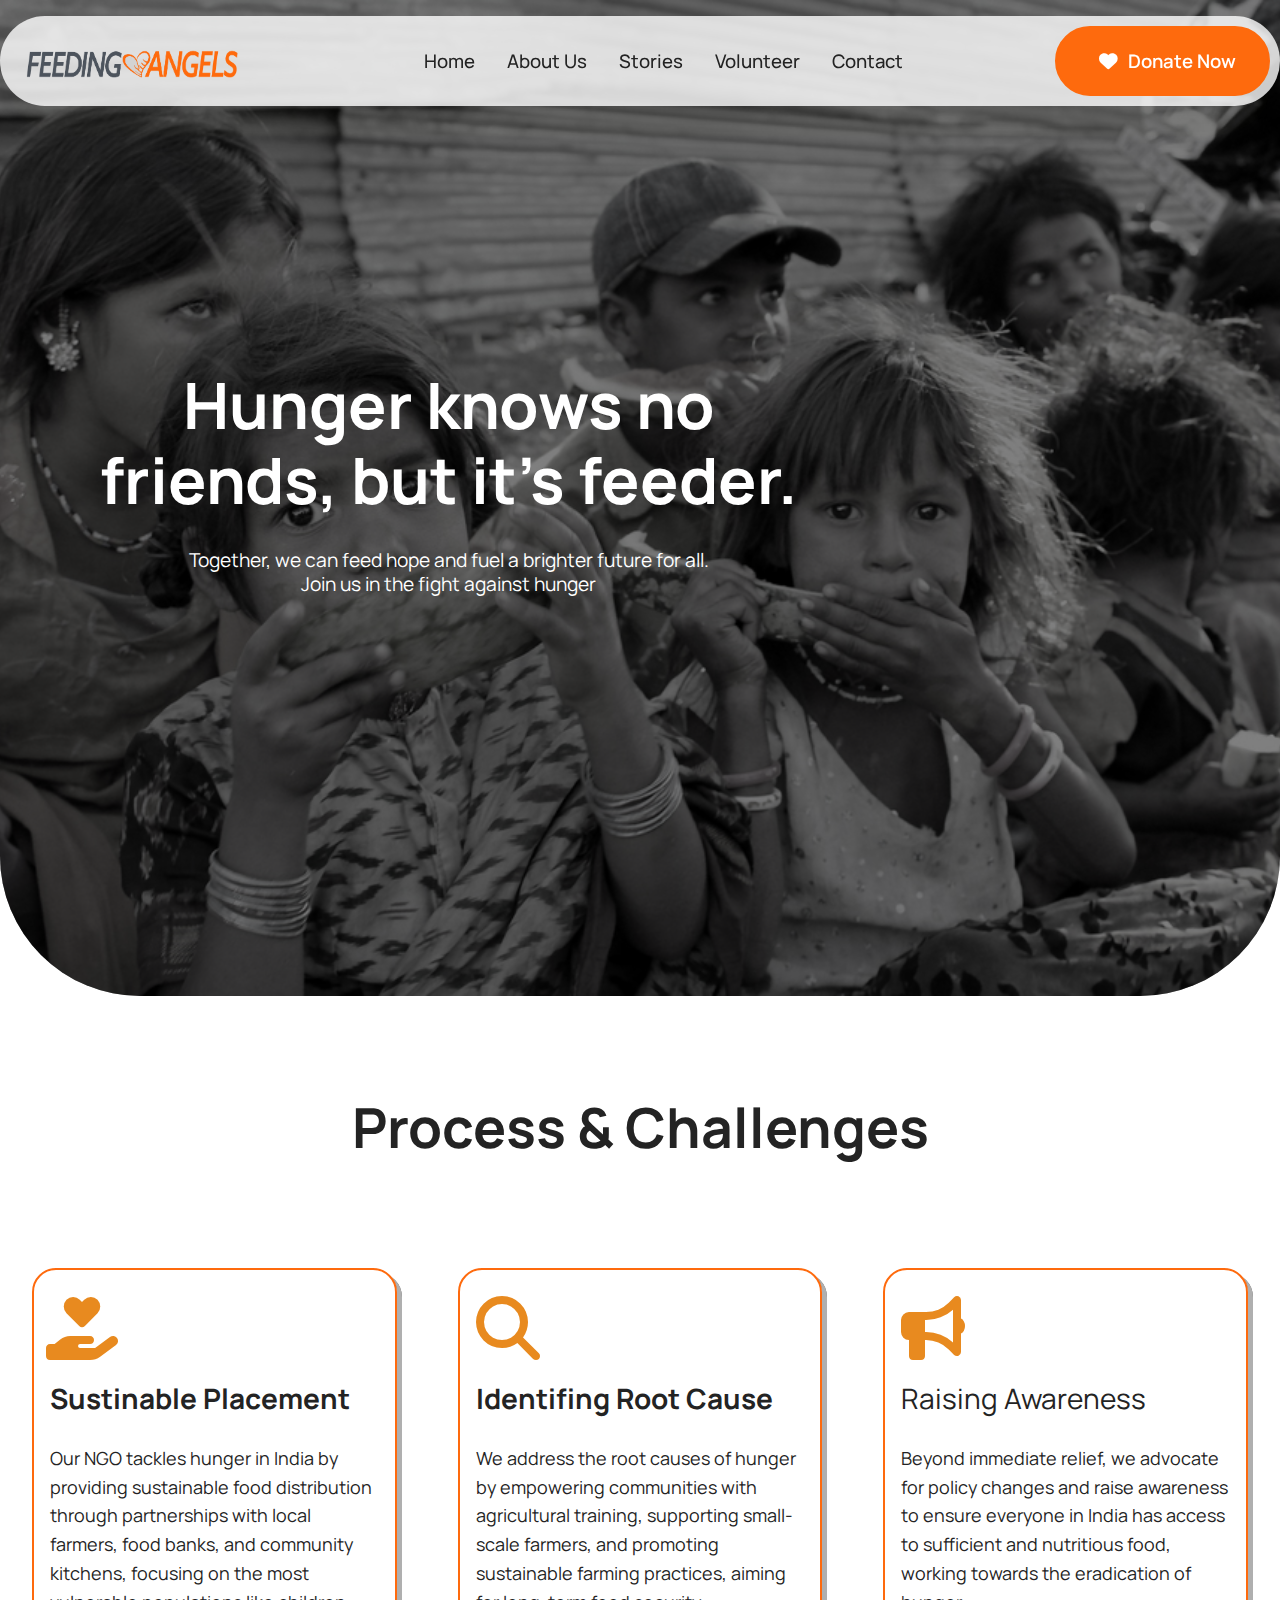
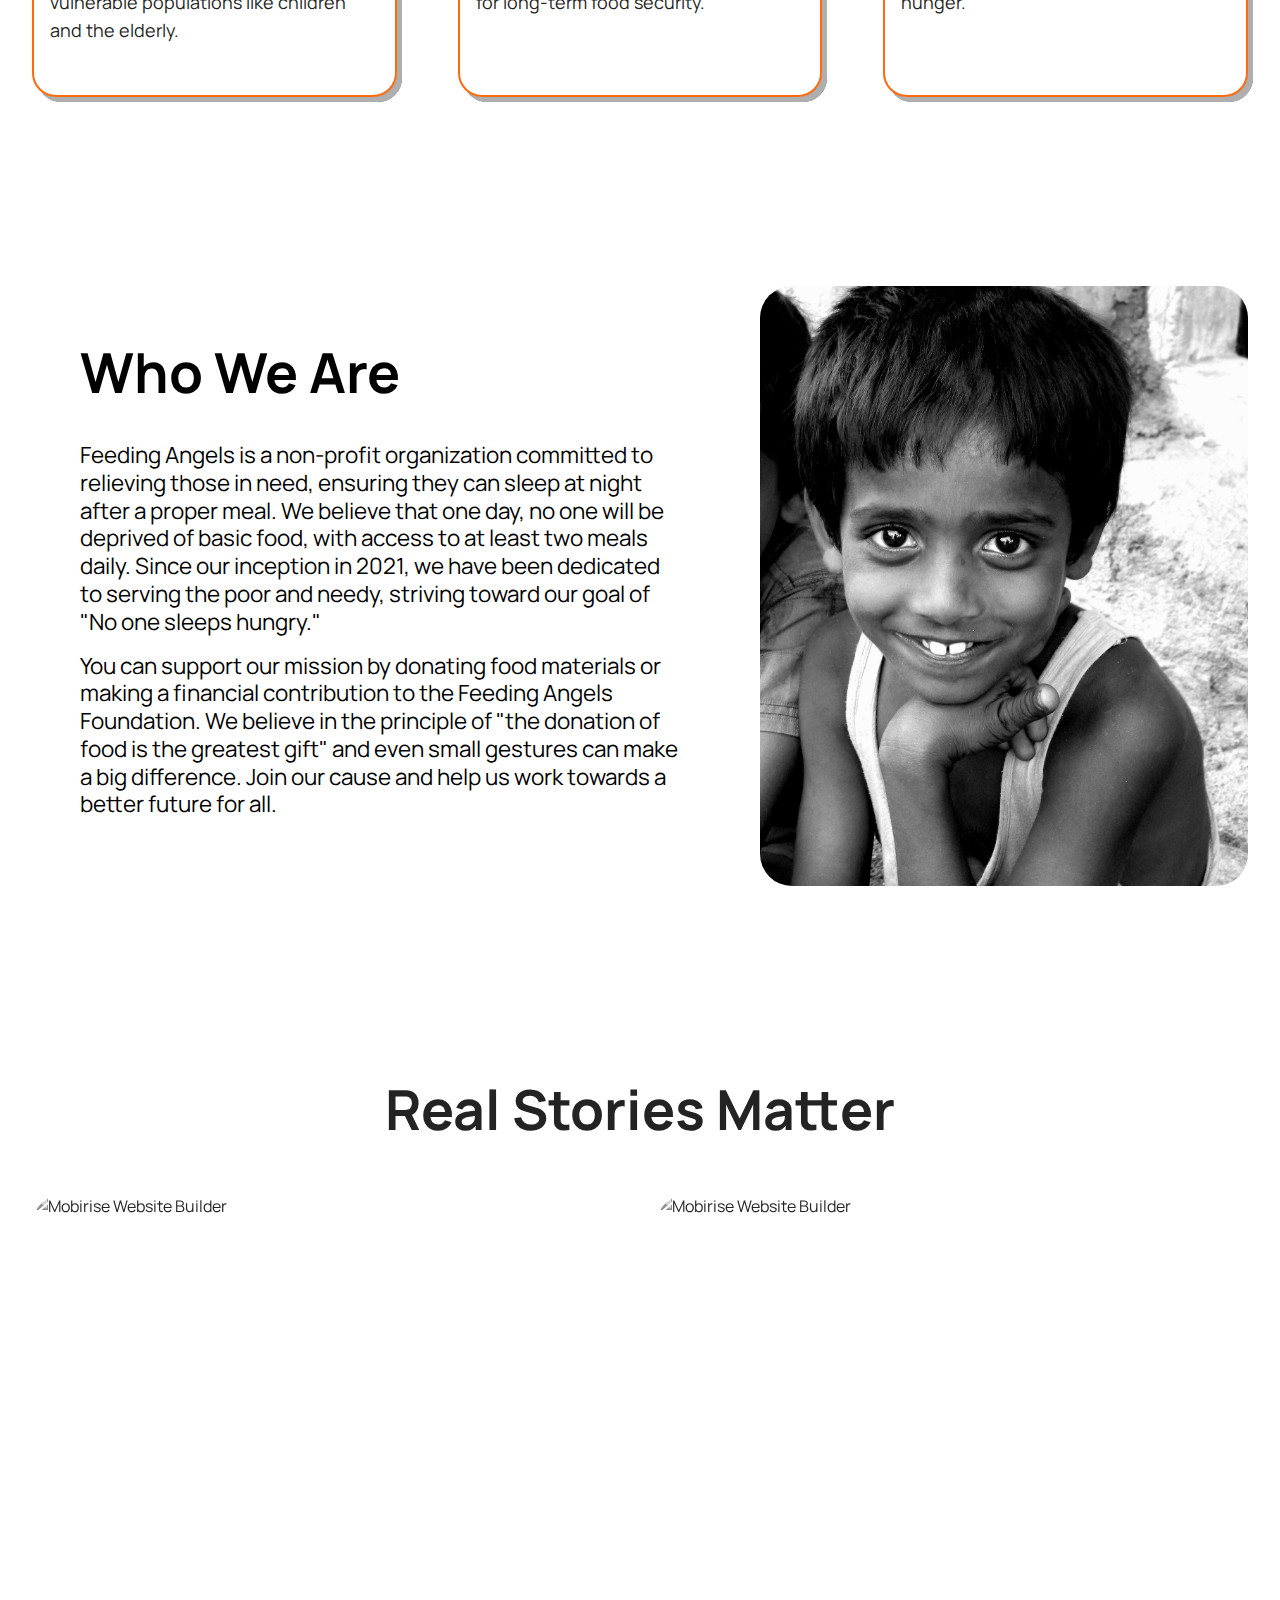
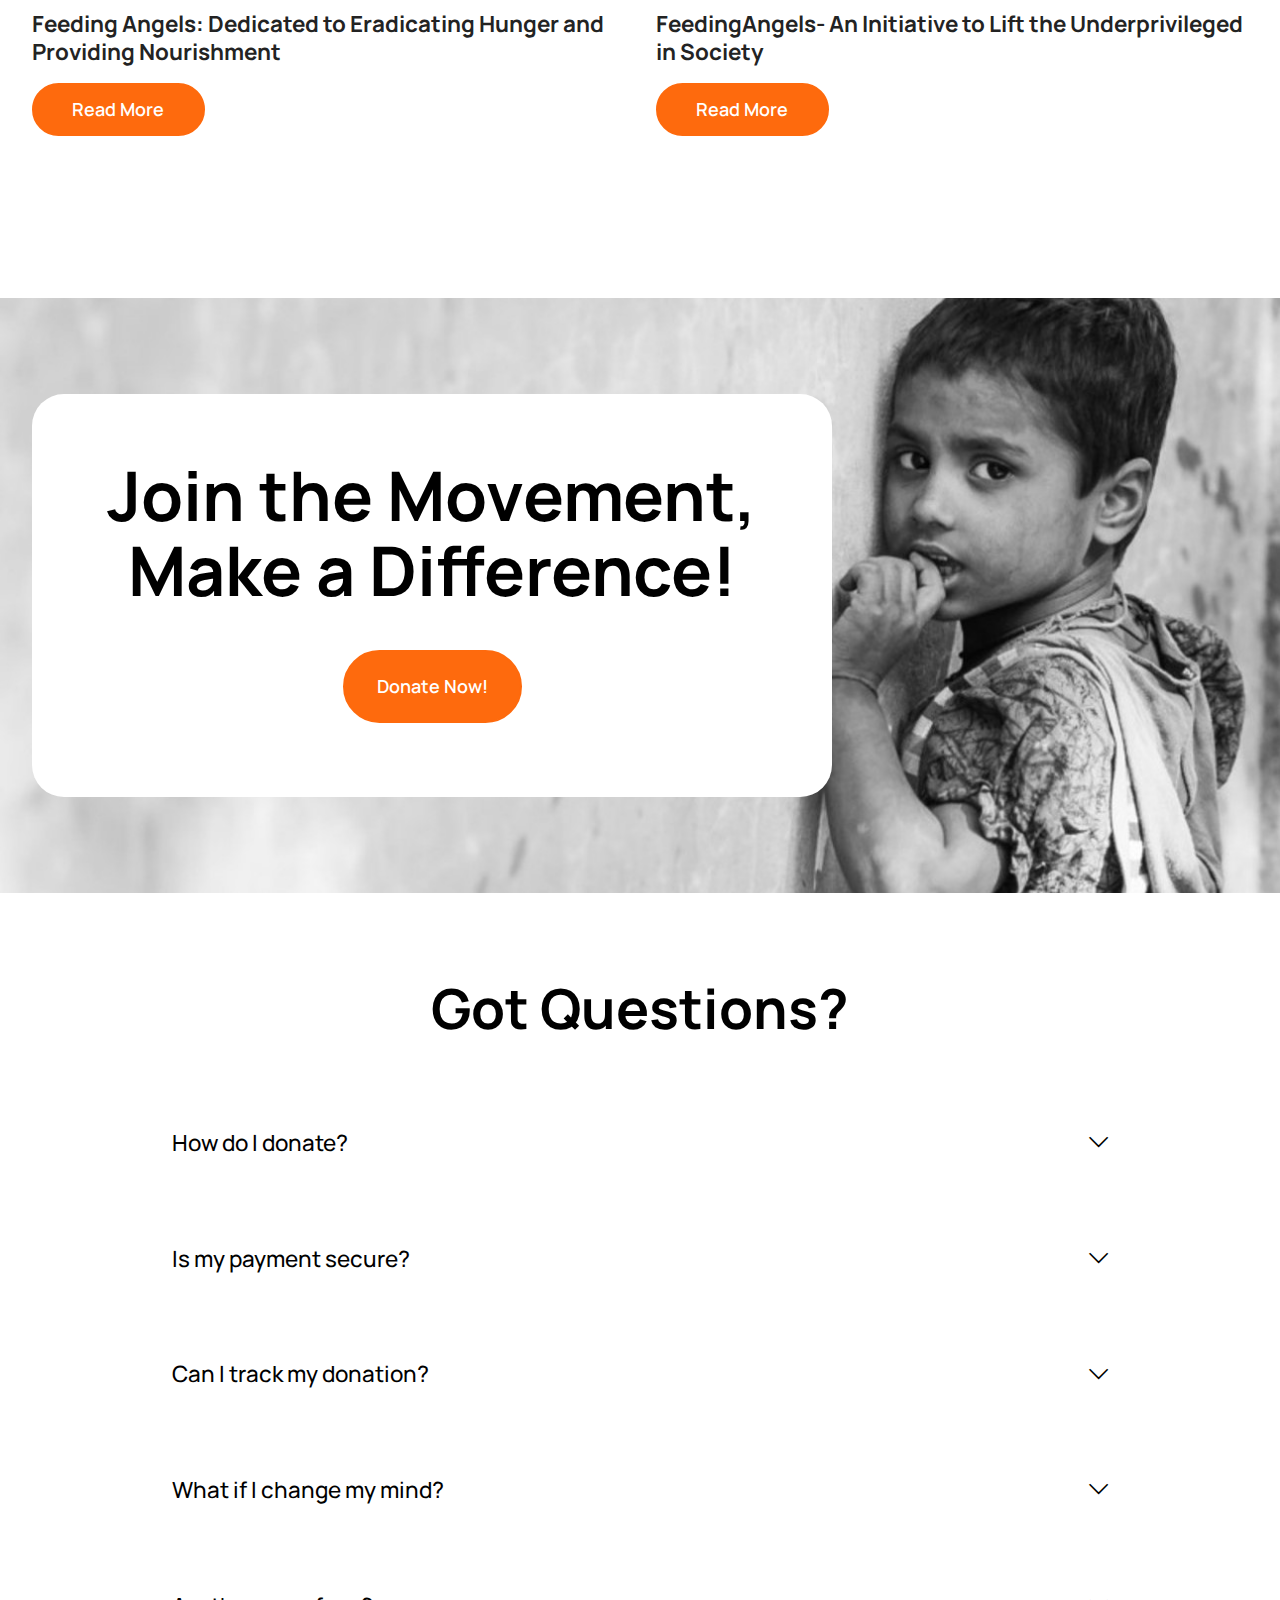
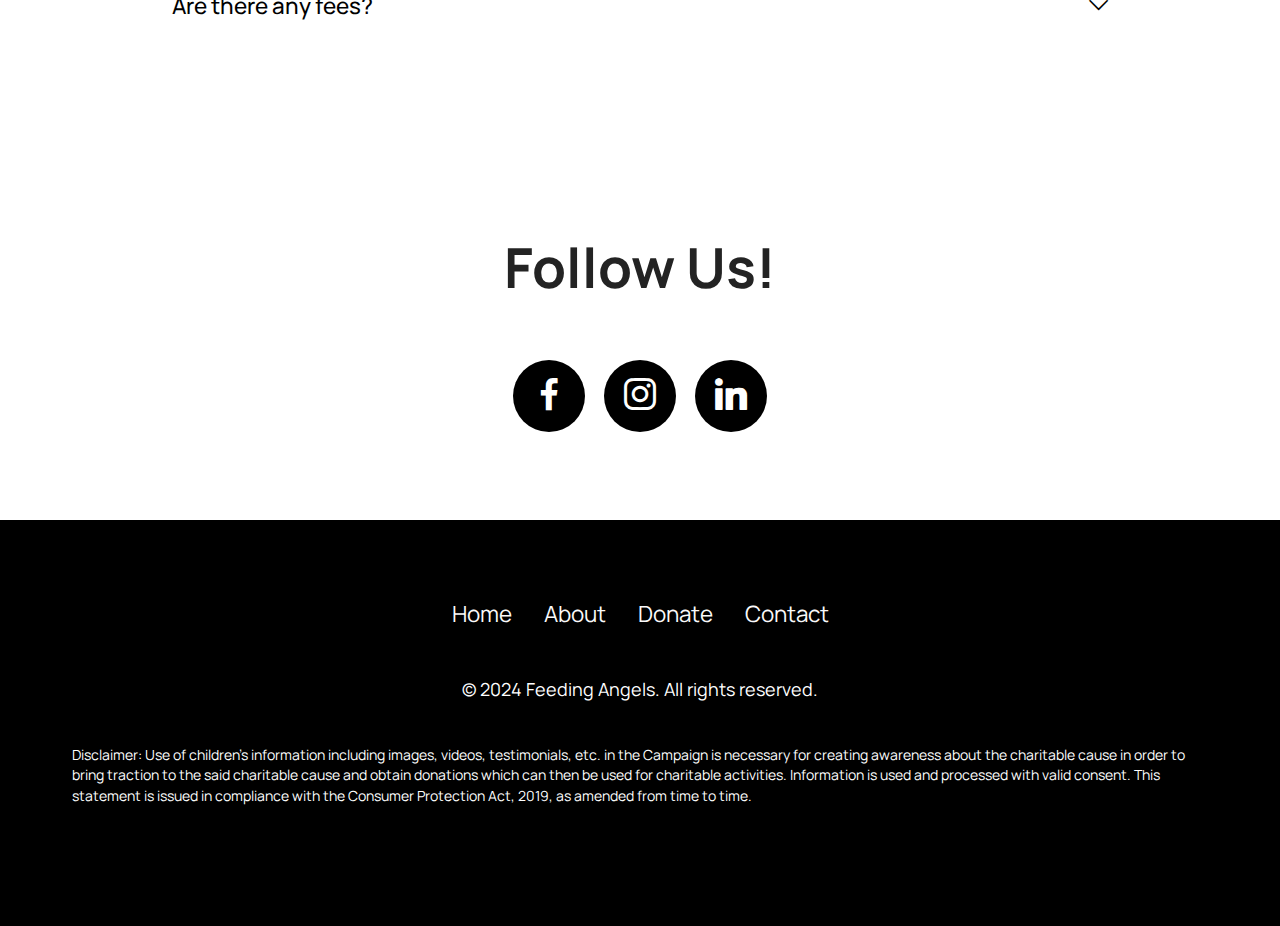
==== commit edc99dbc: "scasa" ====
--- a/index.html
+++ b/index.html
@@ -56,6 +56,9 @@
 
 
         <script async src="https://tally.so/widgets/embed.js"></script>
+        <script type="text/javascript" defer src="https://donorbox.org/install-popup-button.js"
+            id="donorbox-popup-button-installer"> </script>
+        <script> window.DonorBox = { widgetLinkClassName: 'custom-dbox-popup' } </script>
 
 
         <style>
@@ -155,9 +158,11 @@
                         </ul>
 
                         <div class="navbar-buttons mbr-section-btn">
-                            <a class="btn btn-primary display-4" data-tally-open="3ELkbo" data-tally-layout="modal"
-                                data-tally-width="800" data-tally-hide-title="1" data-tally-emoji-animation="none"
-                                href="https://tally.so/r/3ELkbo">Donate
+                            <a class="custom-dbox-popup btn btn-primary display-4" data-tally-open="3ELkbo"
+                                data-tally-layout="modal" data-tally-width="800" data-tally-hide-title="1"
+                                data-tally-emoji-animation="none"
+                                href="https://donorbox.org/slashing-the-hunger-for-everyone"> <i
+                                    class="fa-solid fa-heart" style="margin: 0 10px;"></i>Donate
                                 Now</a>
 
                         </div>
@@ -171,7 +176,7 @@
 
 
             <div class="mbr-overlay aboutus-bottom" style="opacity: 0.5; background-color: rgba(0, 0, 0,);"></div>
-            <div class="container-fluid">
+            <div class="container-fluid new_home">
                 <div class="row">
                     <div class="content-wrap col-12 col-md-12">
                         <h1 class="mbr-section-title mbr-fonts-style mb-4 display-1 fw-bold">
@@ -180,25 +185,36 @@
                         <p class="mbr-fonts-style mbr-text mbr-white mb-4 display-5" id="hero-p"> Together, we can feed
                             hope and
                             fuel a brighter future for all. <br> Join us in the fight against hunger </p>
-                            <div class="mbr-section-btn ">
-                                <a class="btn btn-white-outline display-7" href="https://tally.so/r/3ELkbo">Give Smile</a>
-                            </div>
-                            <p class="mbr-section-title m-3 display-5"><strong> Beacuse
-                                    Every Smile matters. </strong></p>
-                    </div>
-                </div>
-            </div>
+                        <!-- <div class="mbr-section-btn ">
+                            <a class="btn btn-white-outline display-7" href="https://tally.so/r/3ELkbo">Give Smile</a>
+                        </div>
+                        <p class="mbr-section-title m-3 display-5"><strong> Beacuse
+                                Every Smile matters. </strong></p>
+                    </div> -->
+                    </div>
+                </div>
+                <div>
+                    <script src="https://donorbox.org/widget.js" paypalExpress="true"></script>
+                    <iframe class="ifraame-ds"
+                        src="https://donorbox.org/embed/slashing-the-hunger-for-everyone?default_interval=o&amount=30&hide_donation_meter=true"
+                        name="donorbox" allowpaymentrequest="allowpaymentrequest" seamless="seamless"
+                        frameborder="0" scrolling="yes" height="900px" width="100%"
+                        style="min-width: 310px; max-width: 500px; max-height:none!important;"
+                        allow="payment">
+                    </iframe>
+                </div>
         </section>
 
 
         <section>
-            
+
             <h1 class="visually-hidden"></h1>
 
             <div class="container px-4 py-5" id="featured-3">
                 <h2 class="mbr-section-title display-2 fw-bold text-center mt-5 pb-5 ">Process &
                     Challenges</h2>
-                <div class="row g-4 py-5 row-cols-1 row-cols-lg-3 para-txt mx-2" style="justify-content: space-between;">
+                <div class="row g-4 py-5 row-cols-1 row-cols-lg-3 para-txt mx-2"
+                    style="justify-content: space-between;">
                     <div class="feature col-lg-3" style="min-width: 30%;">
                         <div class="feature-icon">
                             <i class="fa-solid fa-hand-holding-heart fa-2x mb-3" style="color: #e88a1f;"></i>
--- a/add_style.css
+++ b/add_style.css
@@ -15,8 +15,18 @@
     background-size: cover;
 }
 
-.cid-uj8blje2Qz{
+.cid-uj8blje2Qz {
     padding-bottom: 0 !important;
+}
+
+.new_home {
+    display: flex;
+    align-items: center;
+    justify-content: space-around;
+}
+
+.new_home>.row {
+    min-width: 50%;
 }
 
 
@@ -48,7 +58,7 @@
     width: 30%;
 }
 
-#call-to-action-1-uj8bljhbyN{
+#call-to-action-1-uj8bljhbyN {
     margin-top: 120px;
 }
 
@@ -150,7 +160,7 @@
 
 
 
-@media screen and (max-width: 600px) {
+@media screen and (max-width: 768px) {
     #hero-16-uj8bljdBwY {
         background-position-x: -180px !important;
     }
@@ -169,4 +179,10 @@
         border-radius: 0 0 40px 40px !important;
         min-height: 80vh !important;
     }
+
+    .new_home {
+        flex-wrap: wrap;
+        margin-top: 6rem;
+    }
+
 }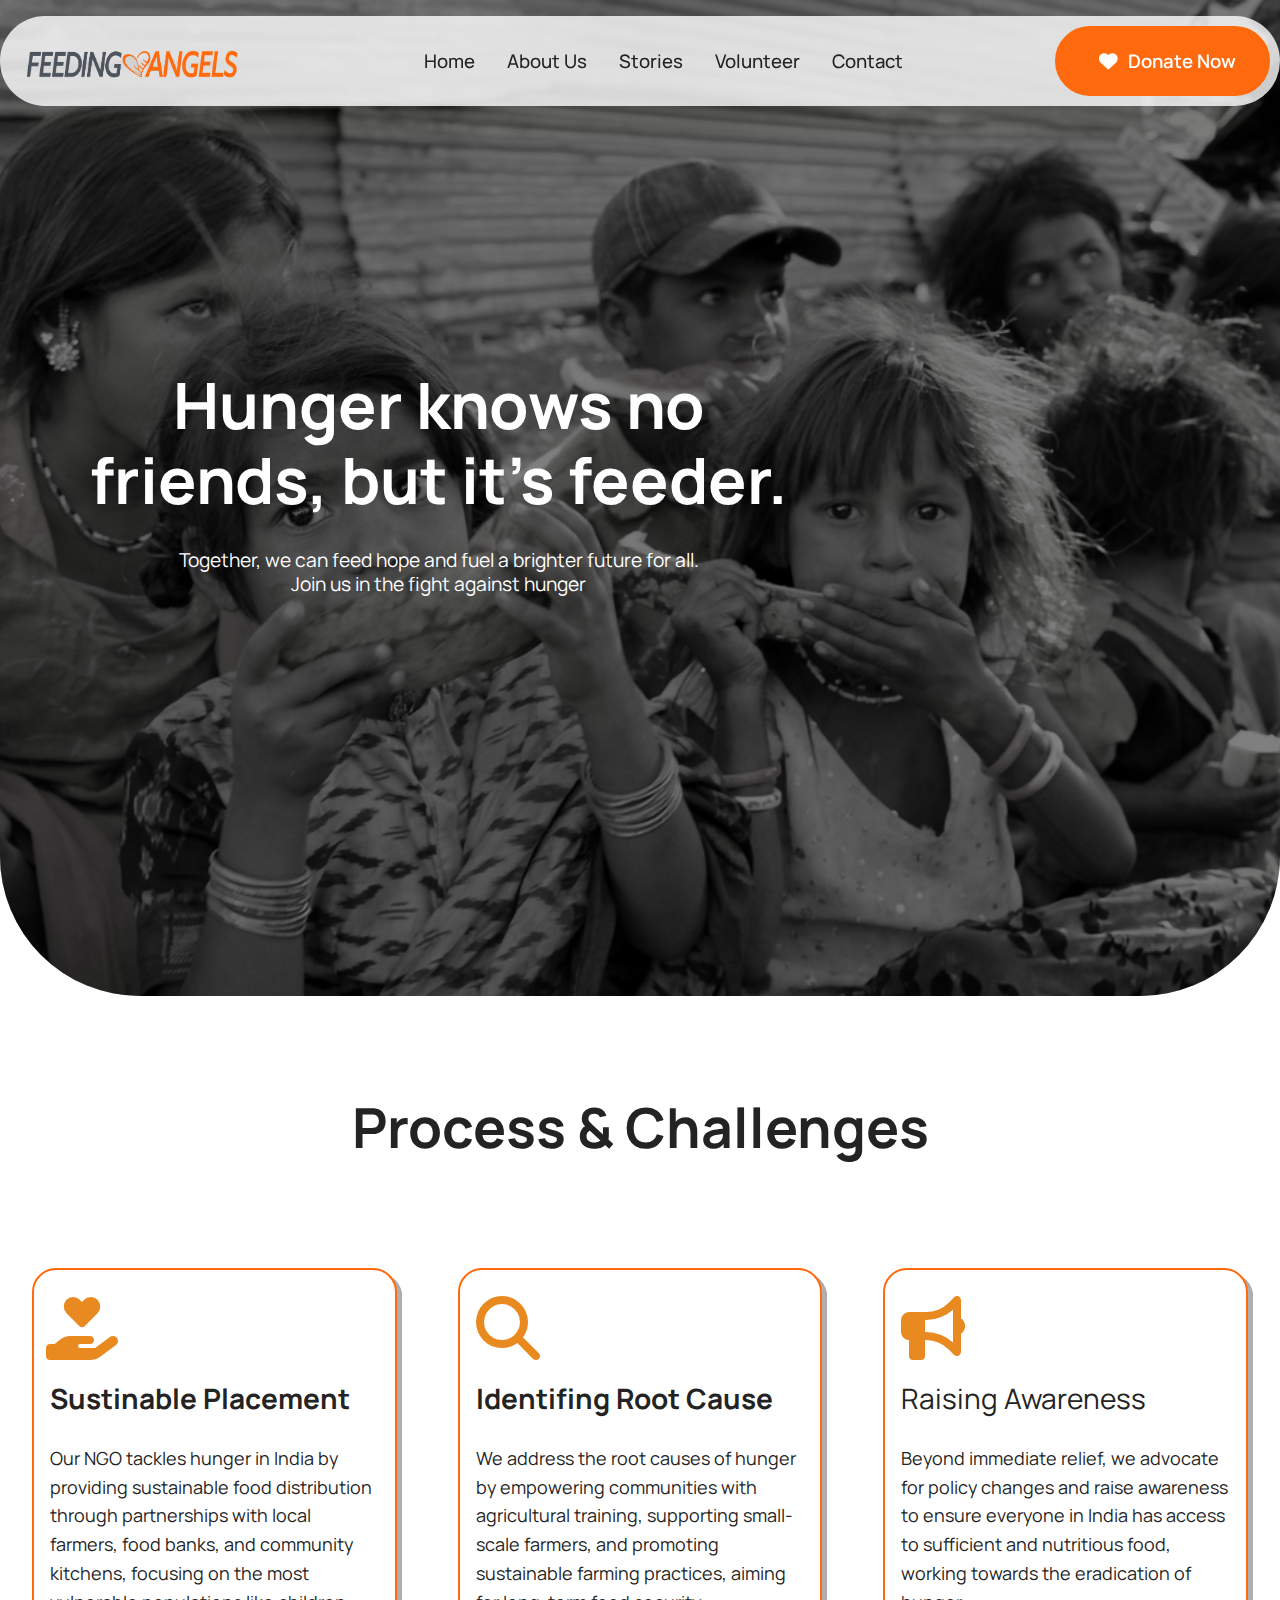
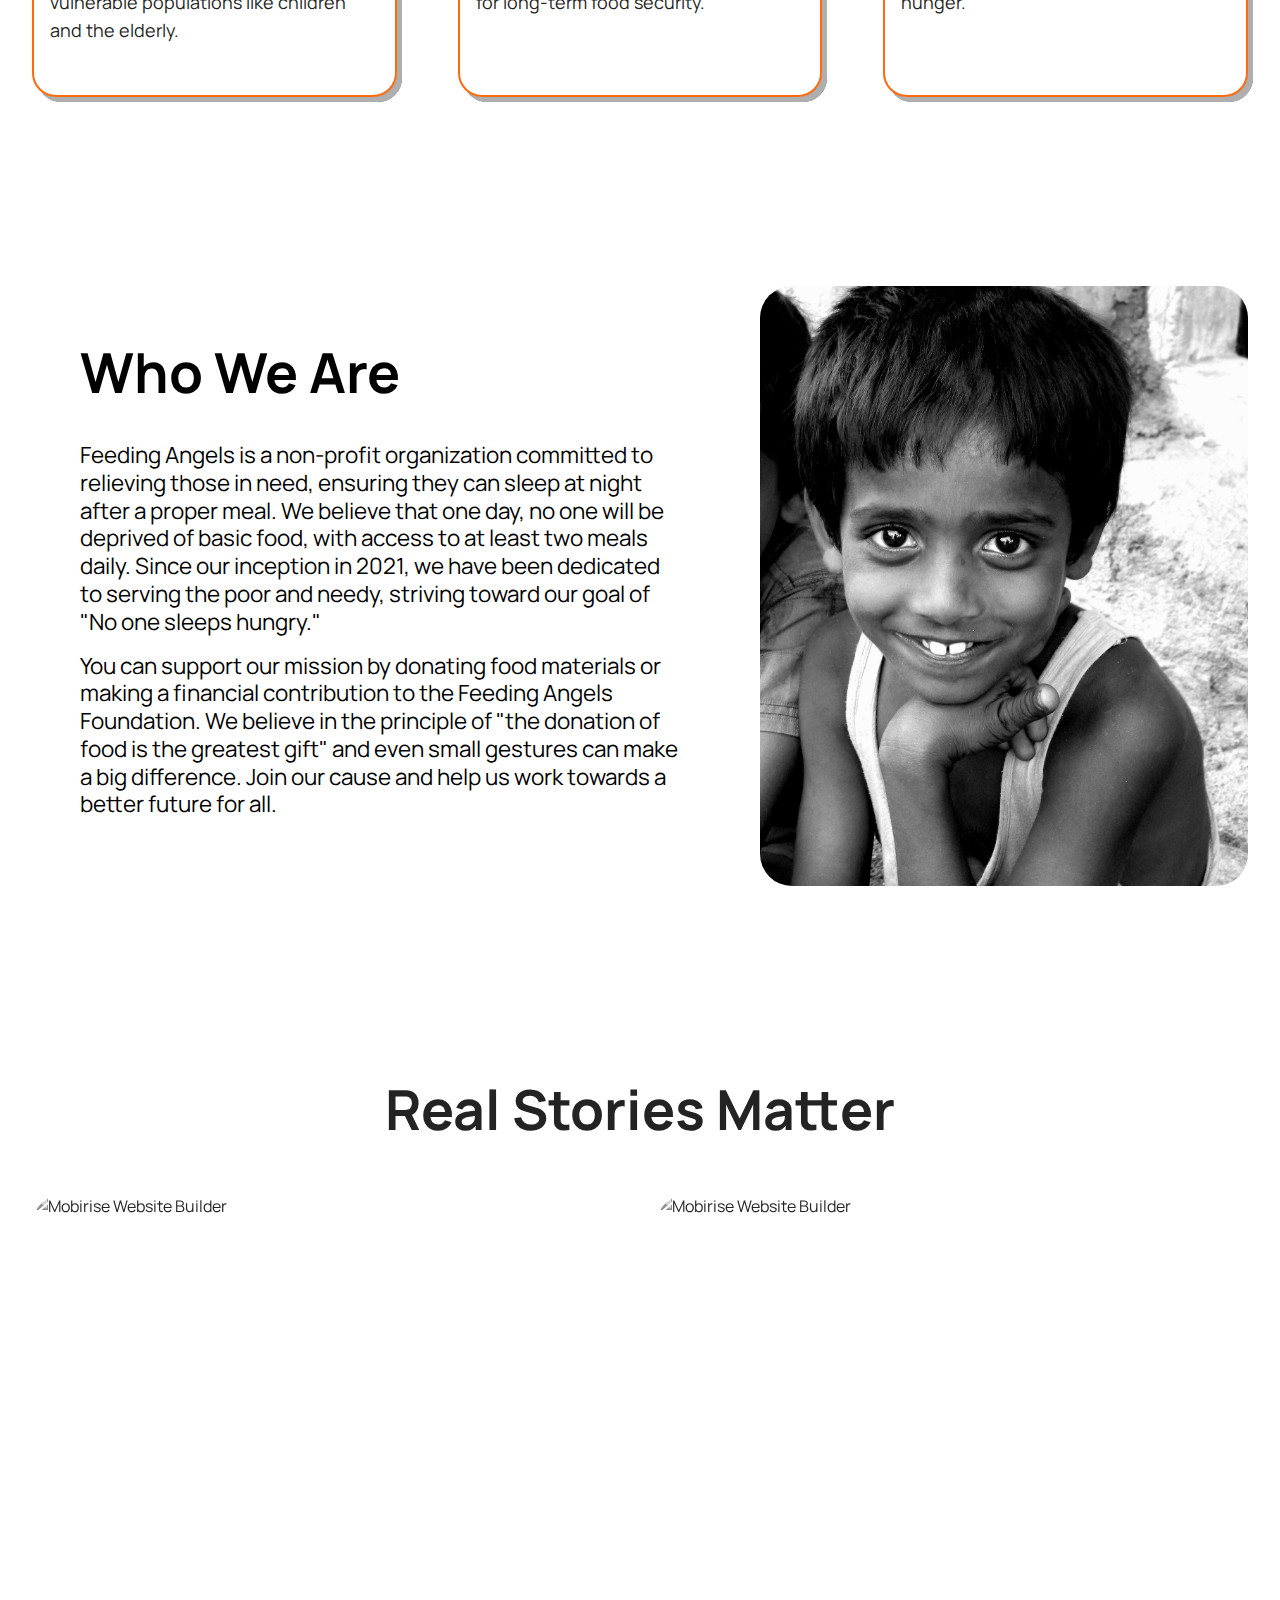
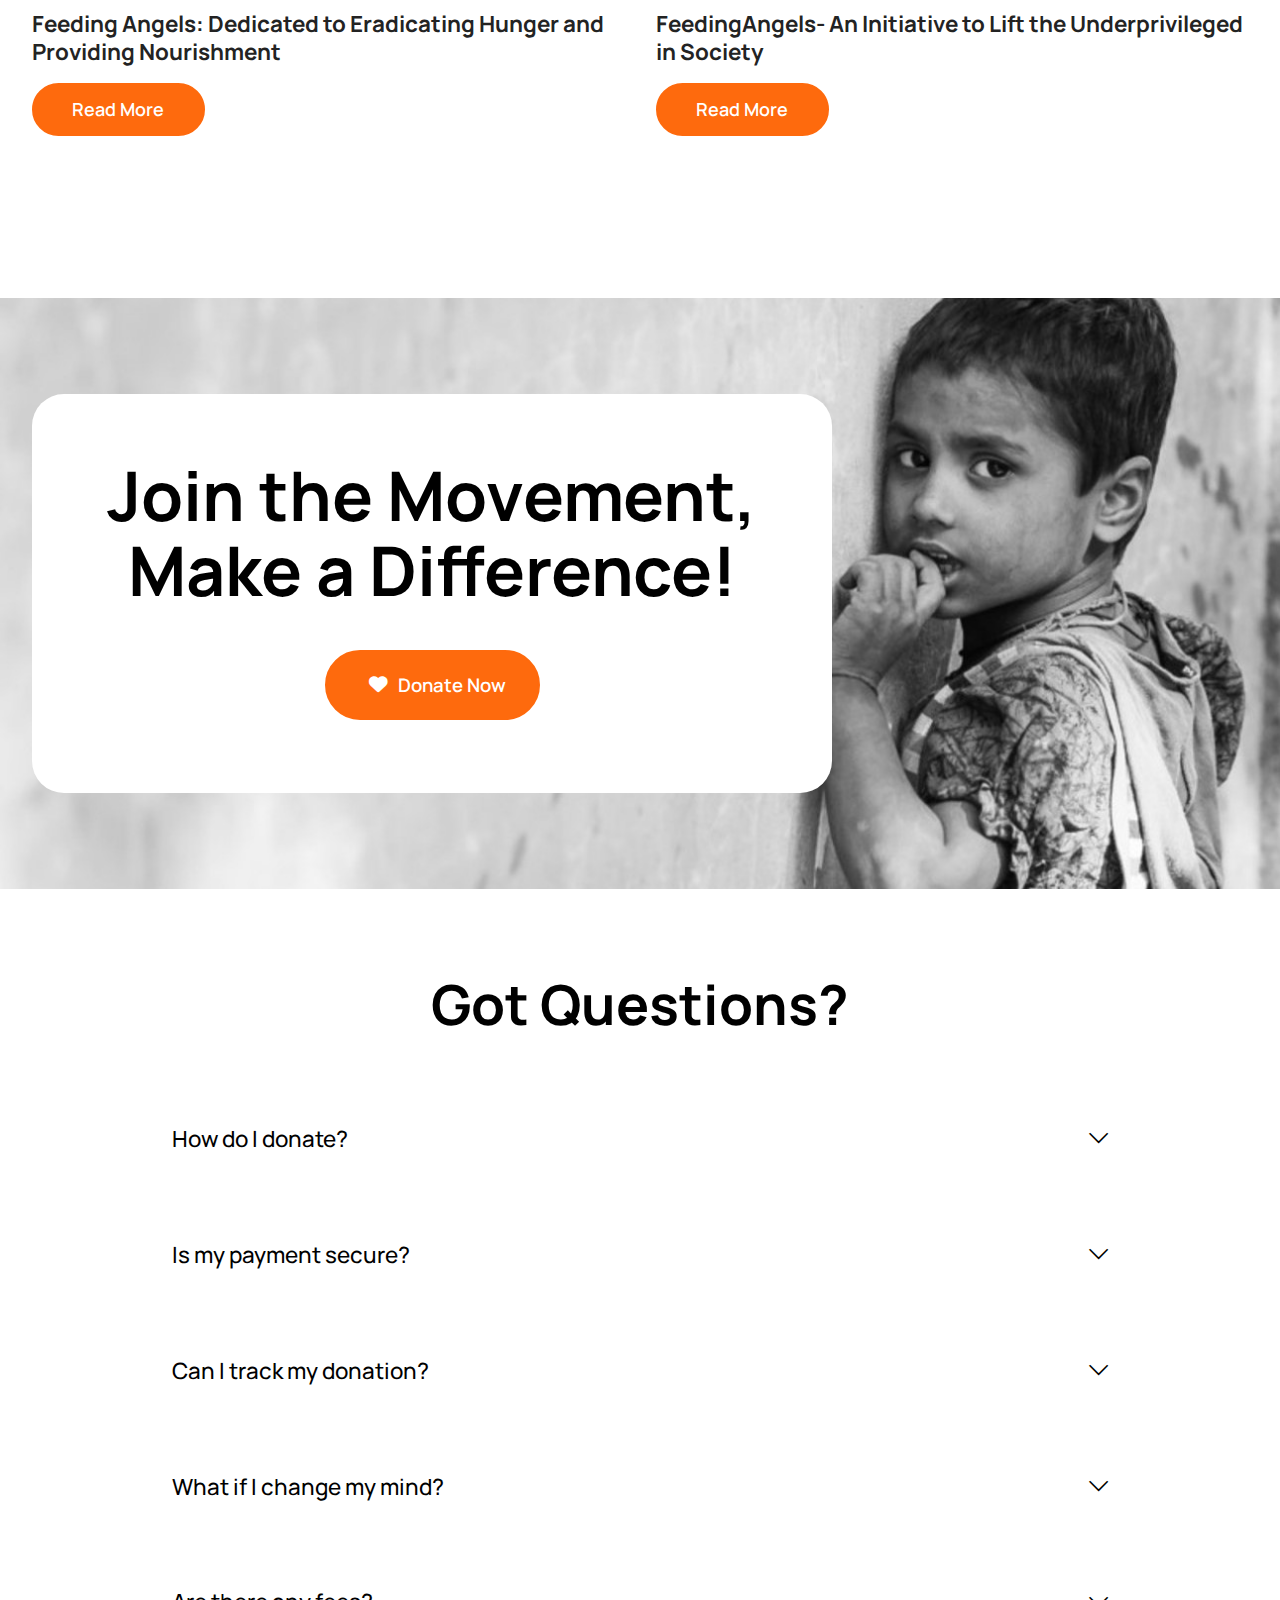
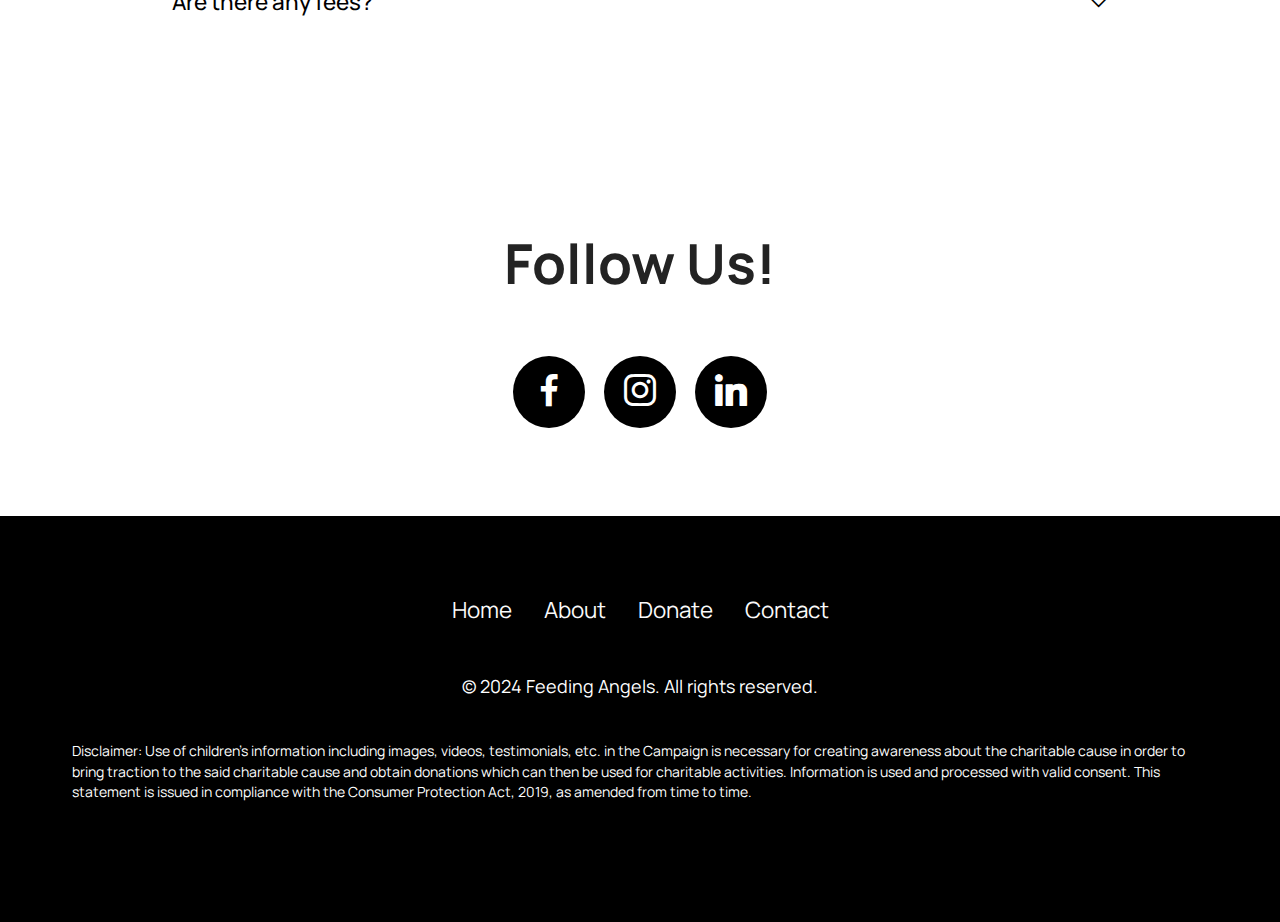
==== commit 0b61735a: "sadfas" ====
--- a/index.html
+++ b/index.html
@@ -199,7 +199,7 @@
                         src="https://donorbox.org/embed/slashing-the-hunger-for-everyone?default_interval=o&amount=30&hide_donation_meter=true"
                         name="donorbox" allowpaymentrequest="allowpaymentrequest" seamless="seamless"
                         frameborder="0" scrolling="yes" height="900px" width="100%"
-                        style="min-width: 310px; max-width: 500px; max-height:none!important;"
+                        style="min-width: 350px; max-width: 500px; max-height:none!important;"
                         allow="payment">
                     </iframe>
                 </div>
@@ -385,8 +385,12 @@
                                     </h1>
 
                                     <div class="mbr-section-btn mt-4">
-                                        <a class="btn btn-primary display-7" href="https://tally.so/r/3ELkbo">Donate
-                                            Now!</a>
+                                        <a class="custom-dbox-popup btn btn-primary display-4" data-tally-open="3ELkbo"
+                                            data-tally-layout="modal" data-tally-width="800" data-tally-hide-title="1"
+                                            data-tally-emoji-animation="none"
+                                            href="https://donorbox.org/slashing-the-hunger-for-everyone"> <i
+                                                class="fa-solid fa-heart" style="margin: 0 10px;"></i>Donate
+                                            Now</a>
                                     </div>
                                 </div>
                             </div>
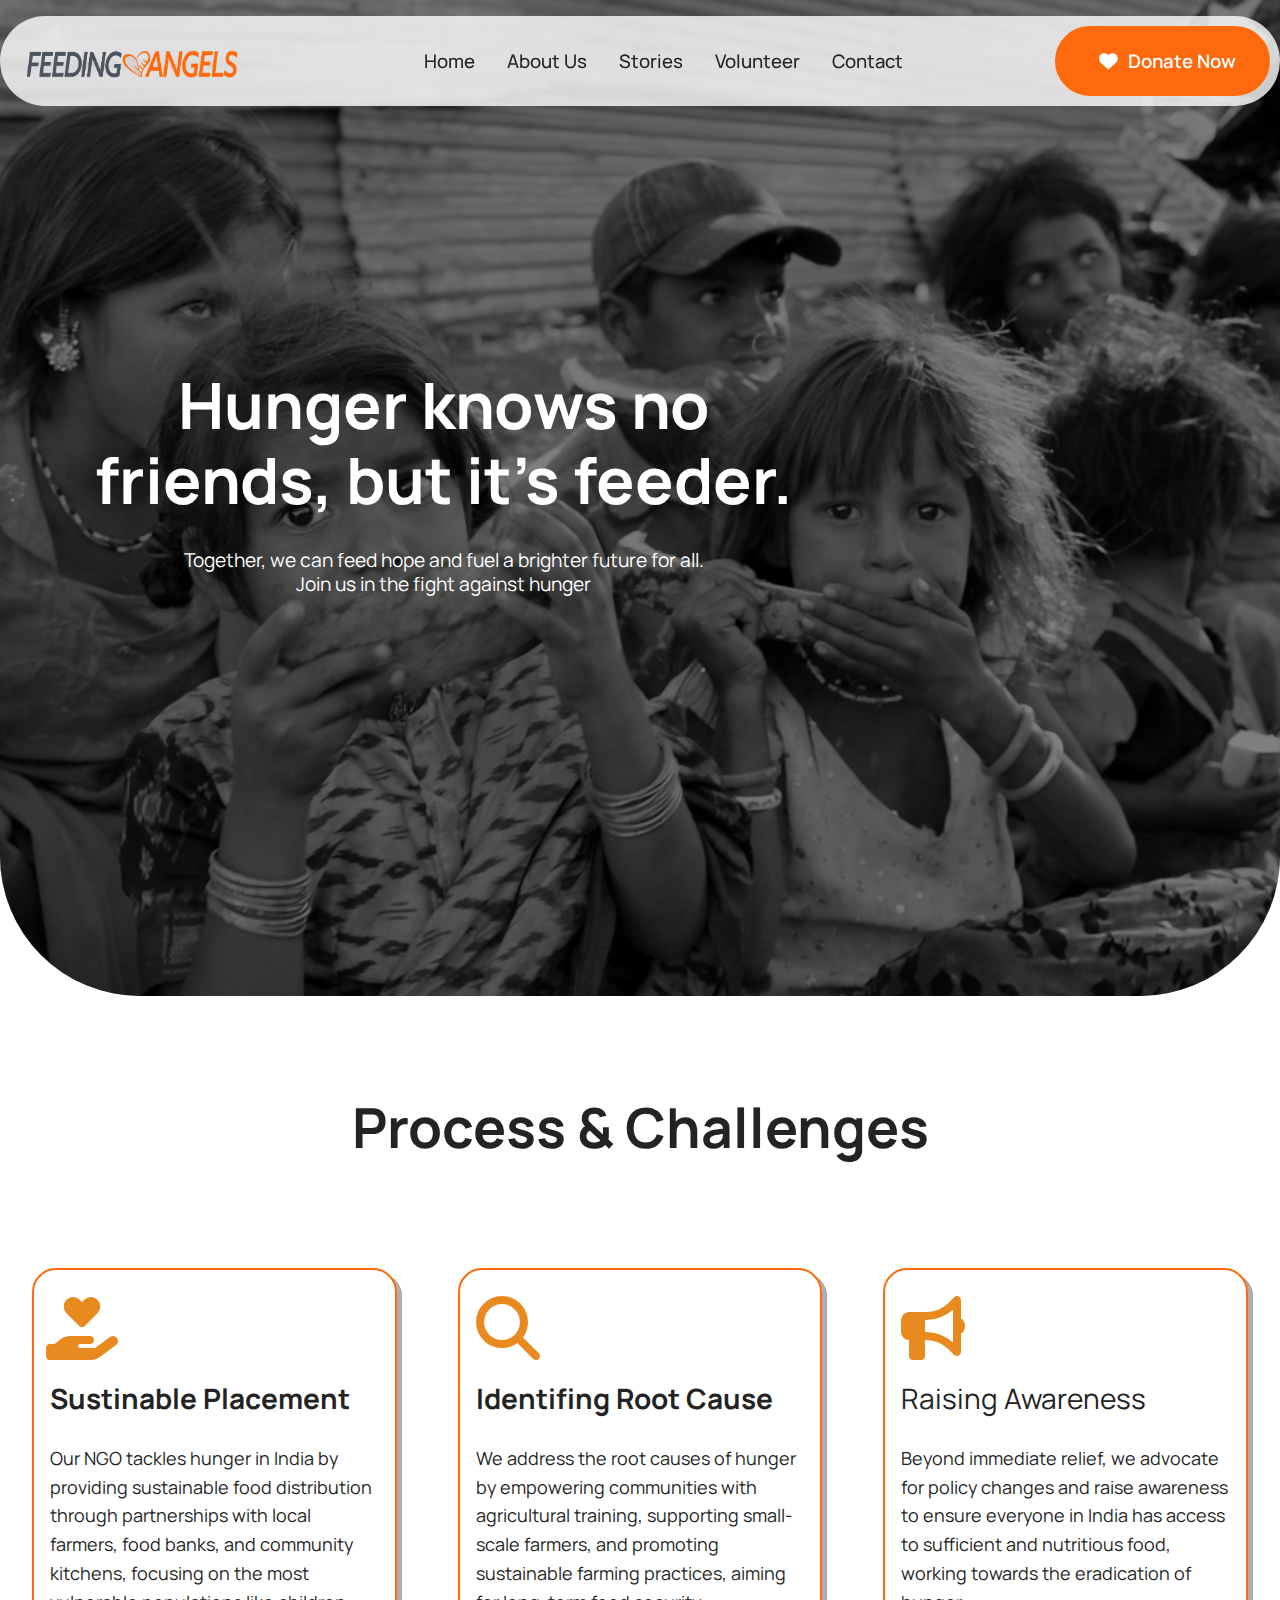
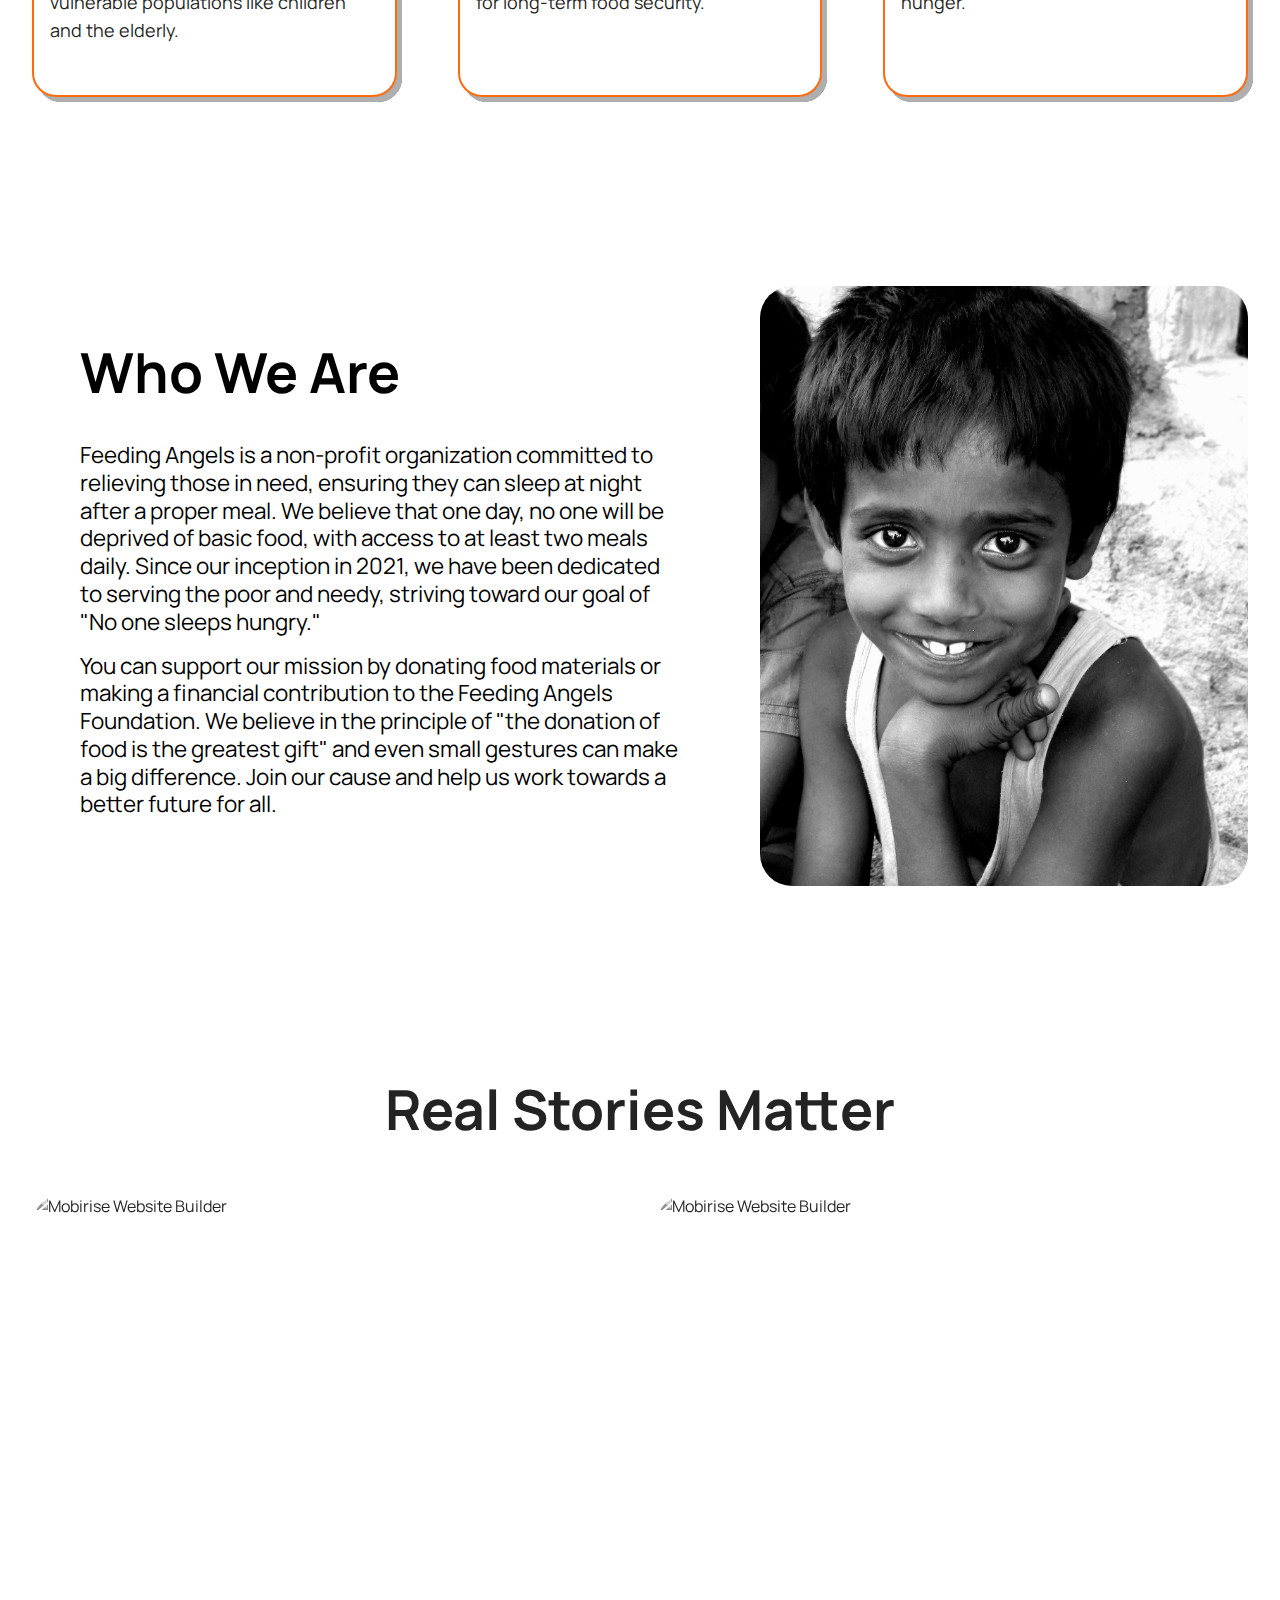
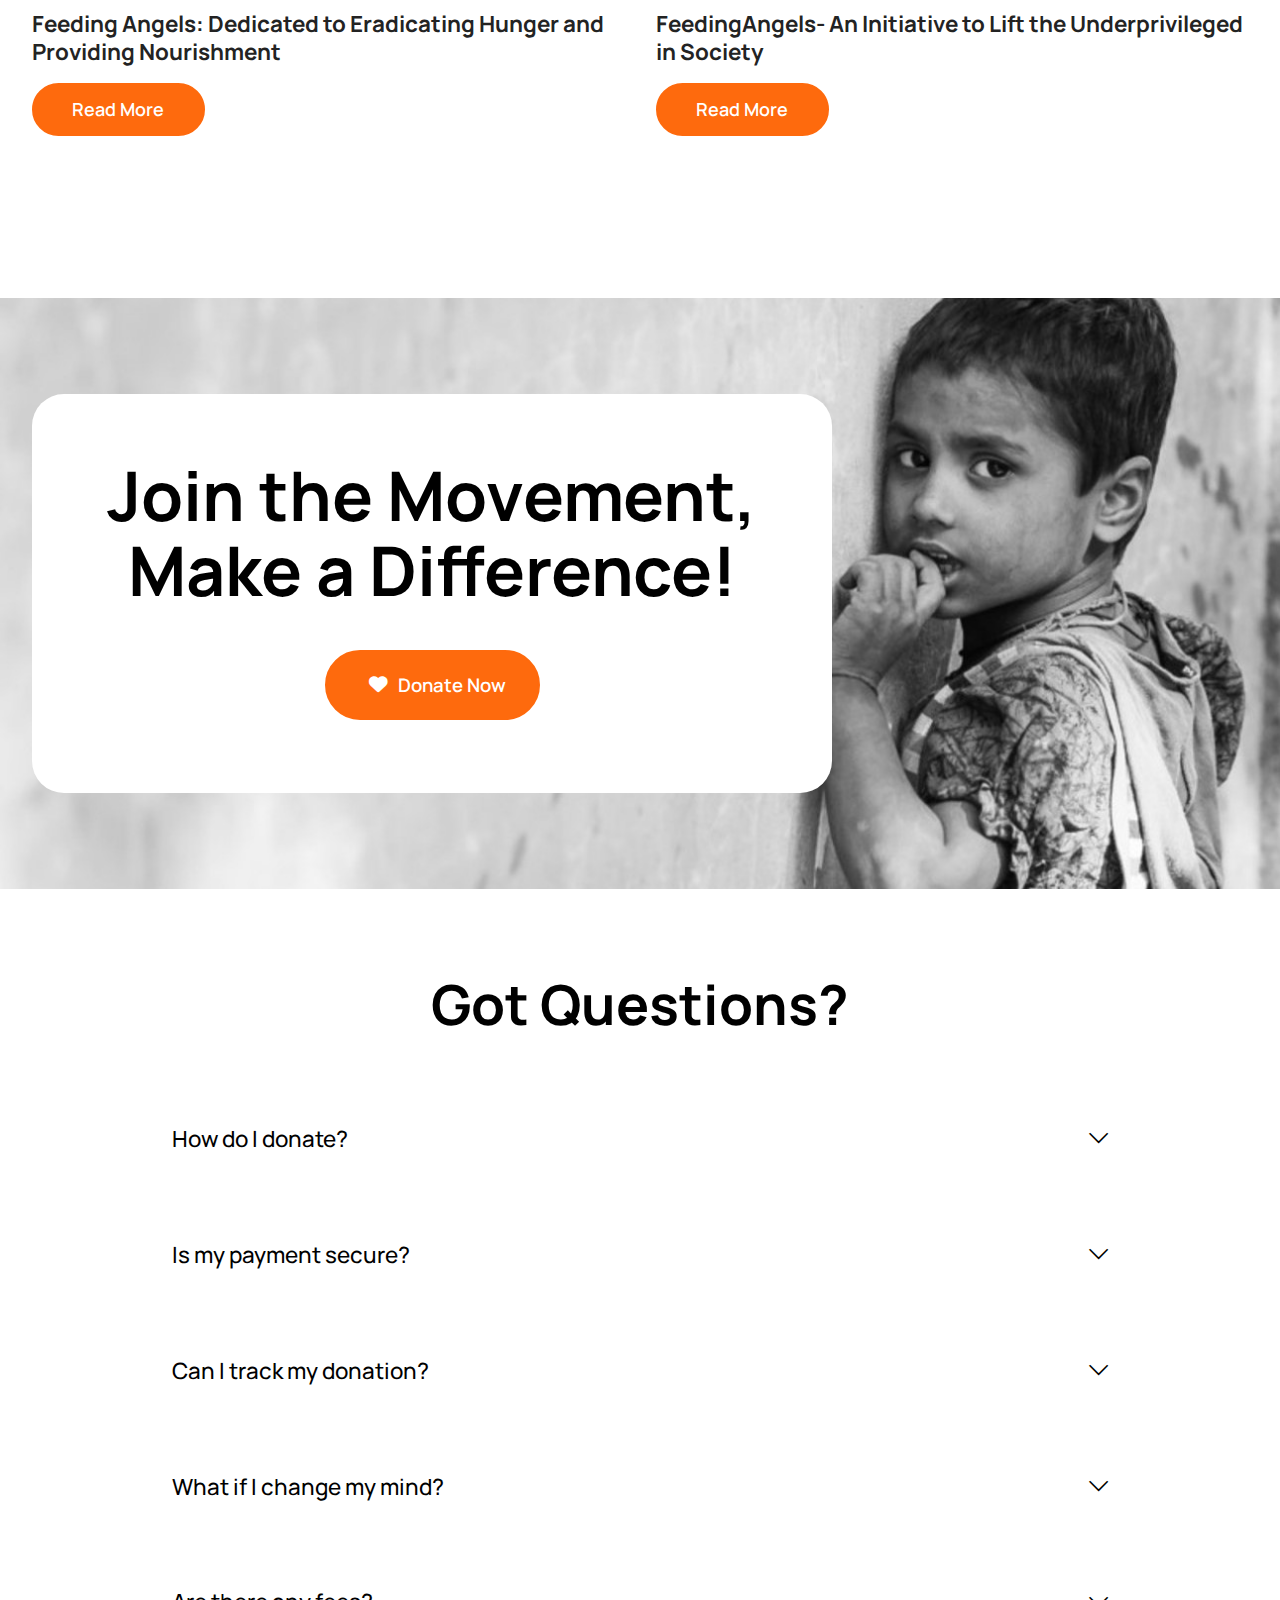
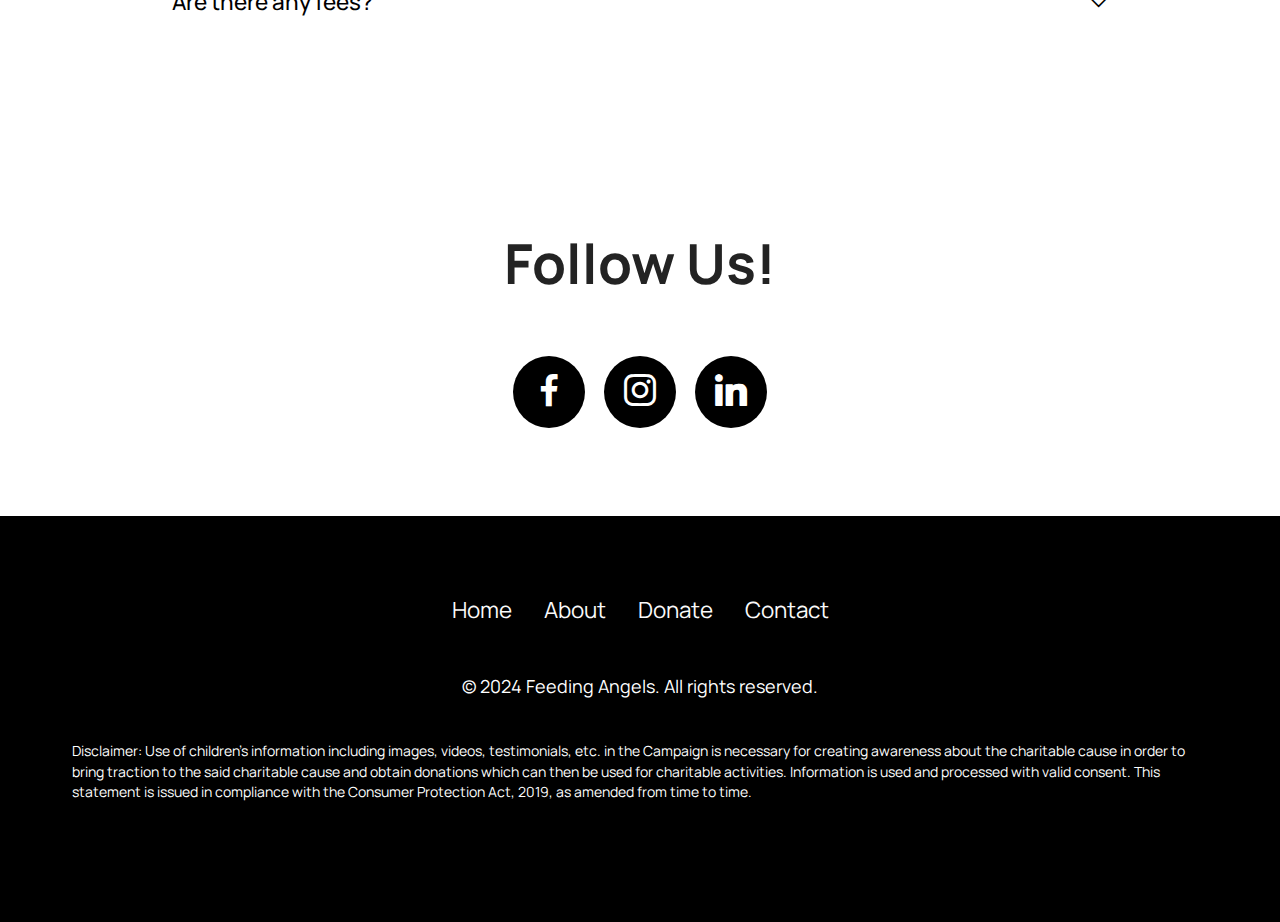
==== commit 1db2c06e: "Update index.html" ====
--- a/index.html
+++ b/index.html
@@ -199,7 +199,7 @@
                         src="https://donorbox.org/embed/slashing-the-hunger-for-everyone?default_interval=o&amount=30&hide_donation_meter=true"
                         name="donorbox" allowpaymentrequest="allowpaymentrequest" seamless="seamless"
                         frameborder="0" scrolling="yes" height="900px" width="100%"
-                        style="min-width: 350px; max-width: 500px; max-height:none!important;"
+                        style="min-width: 330px; max-width: 500px; max-height:none!important;"
                         allow="payment">
                     </iframe>
                 </div>
